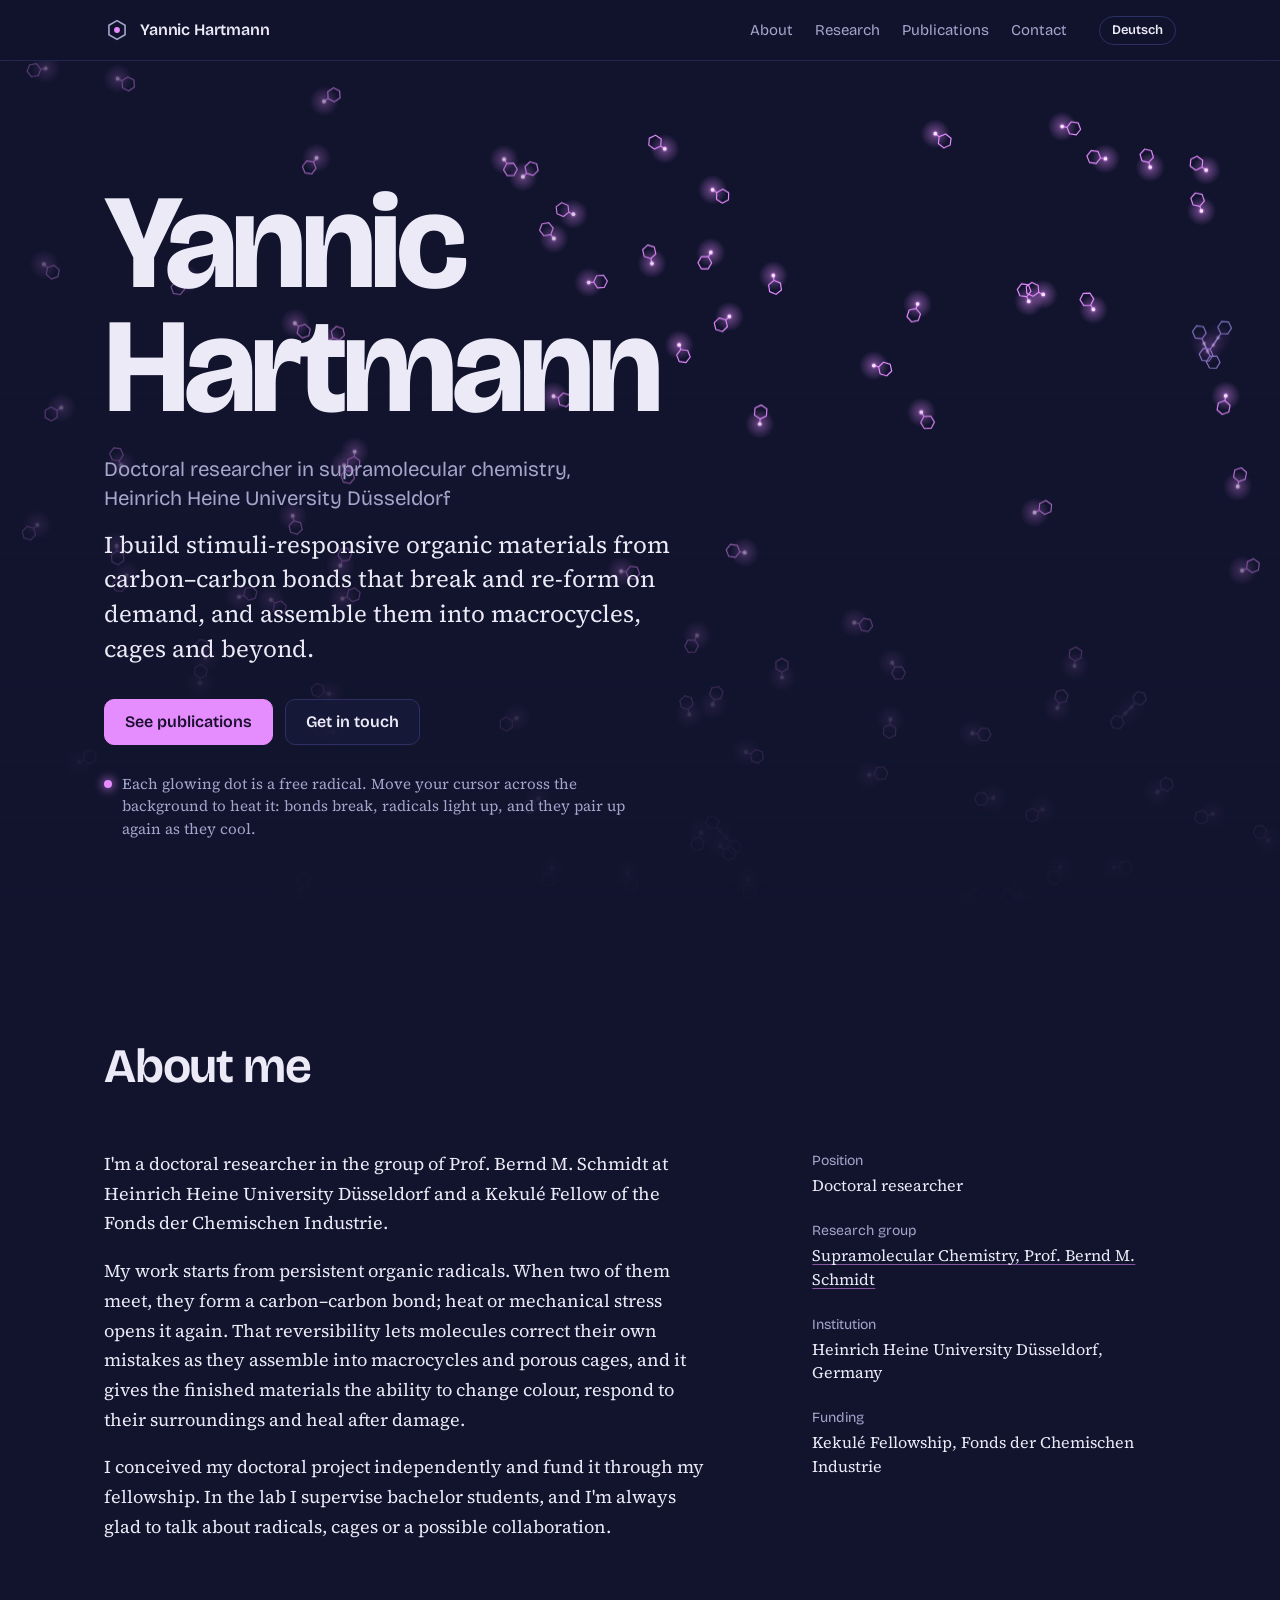
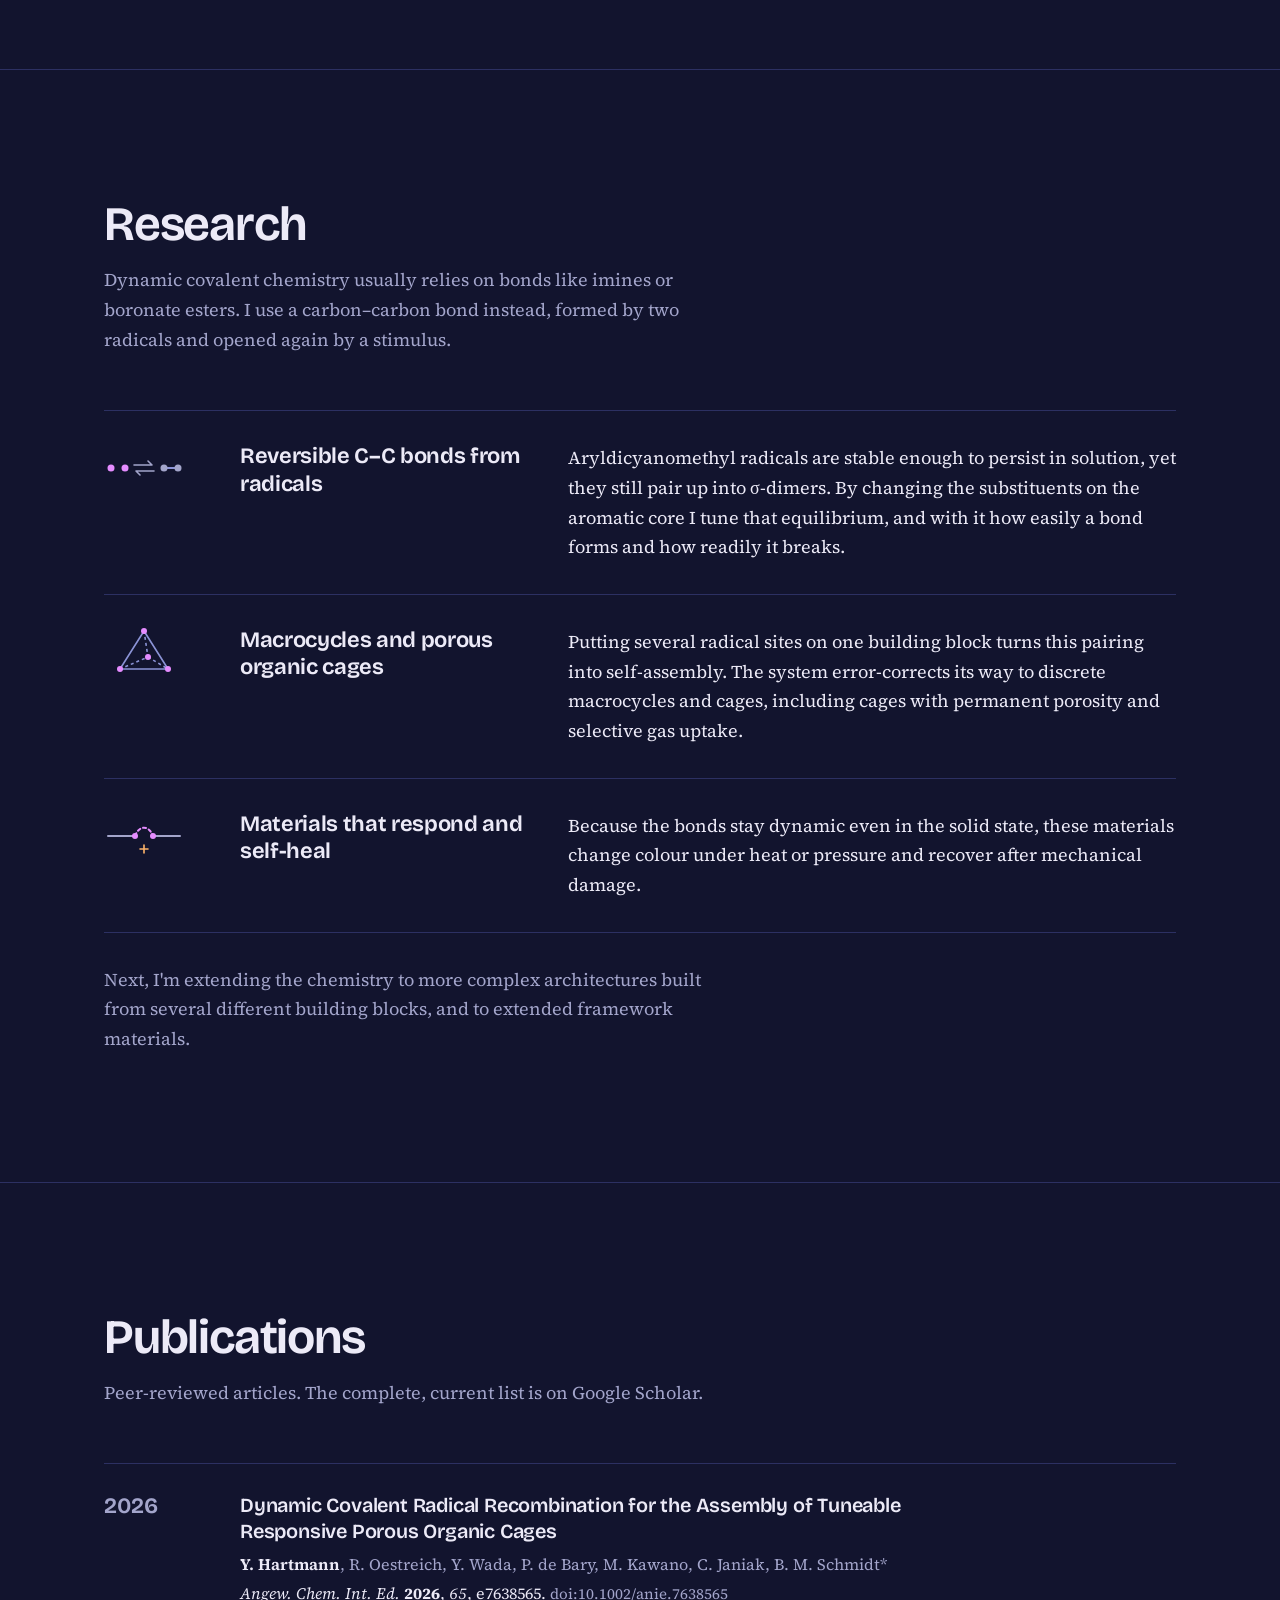
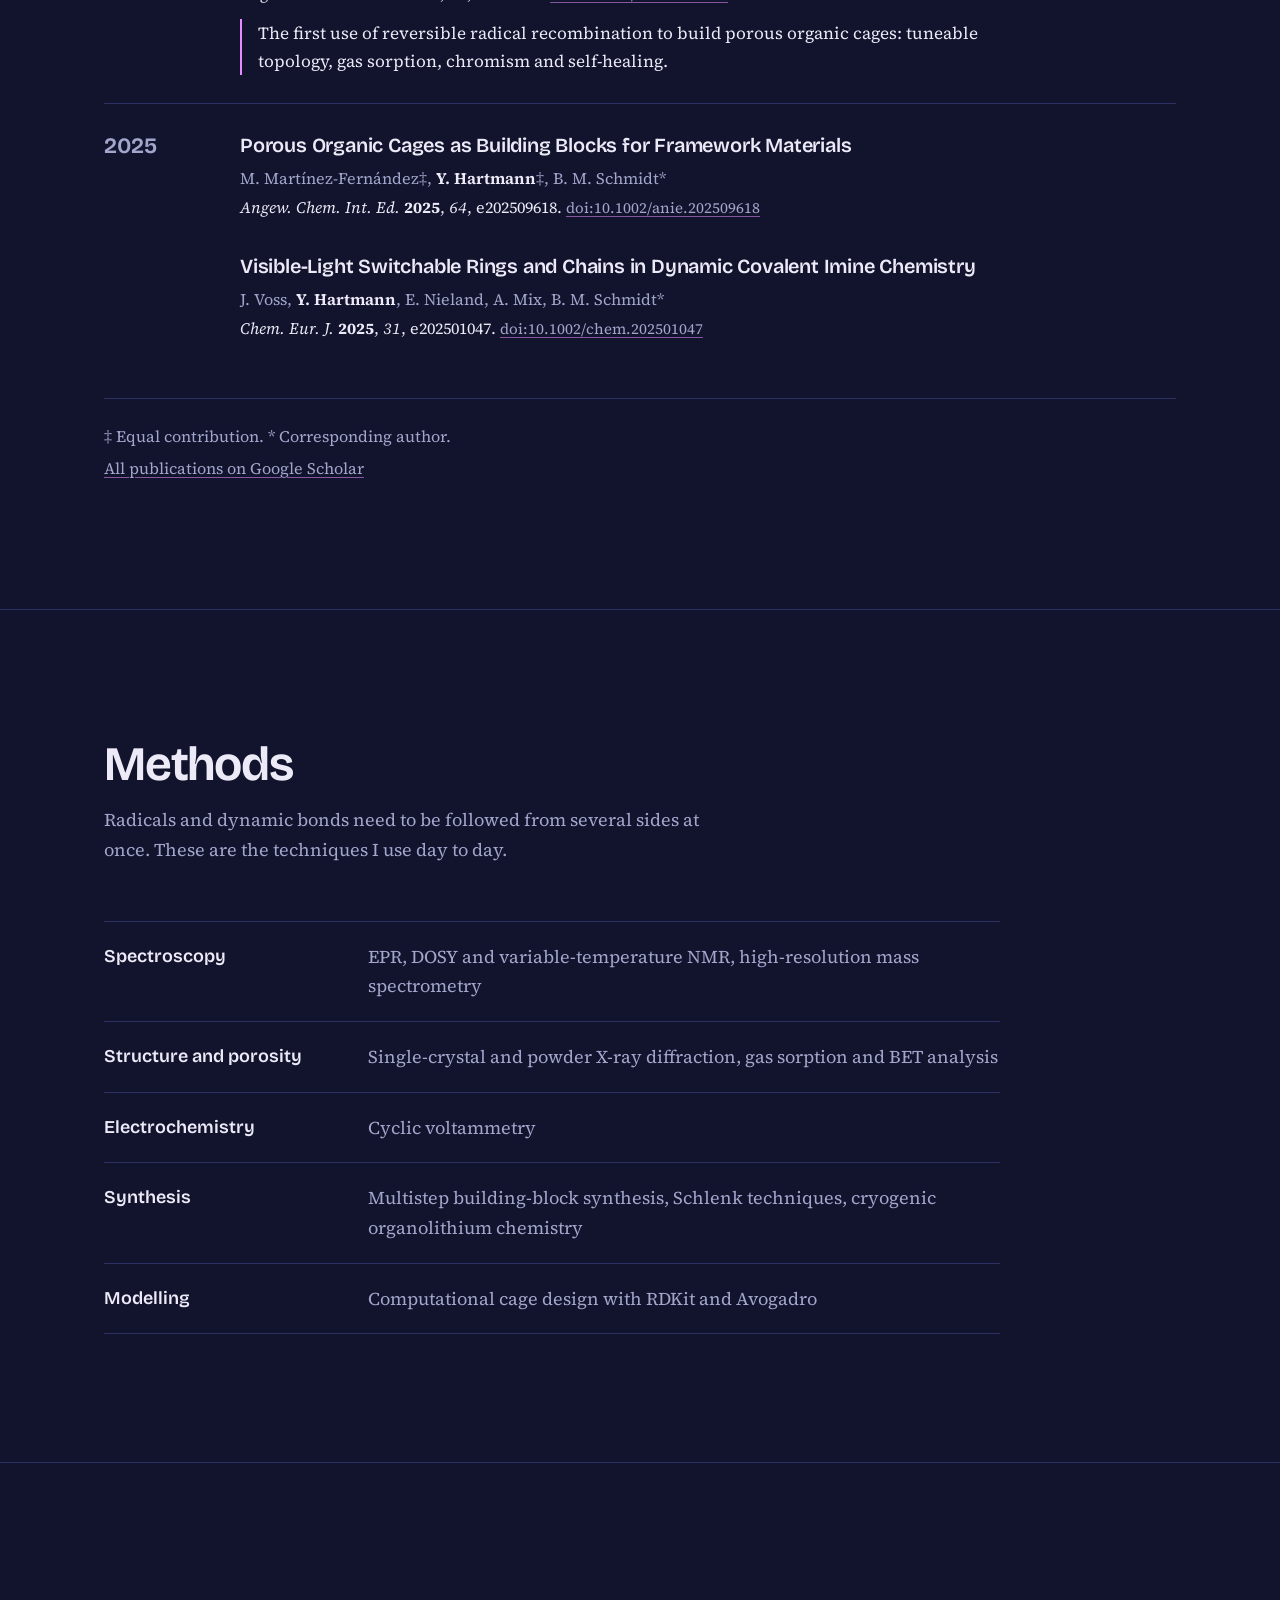
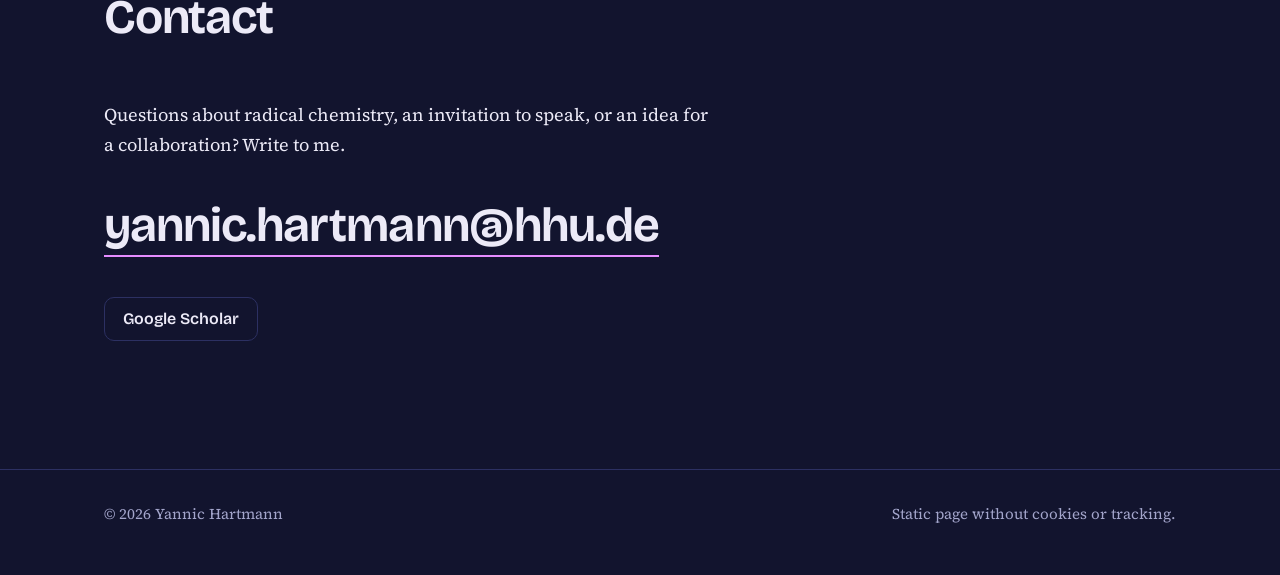
==== index.html @ 5897be0a "Add personal research website Co-Authored-By: Claude Opus 5.5 <noreply@anthropic.com> Claude-Session" ====
<!doctype html>
<html lang="en">
<head>
<meta charset="utf-8">
<meta name="viewport" content="width=device-width, initial-scale=1">
<title>Yannic Hartmann | Chemist</title>
<meta name="description" content="Yannic Hartmann, doctoral researcher at Heinrich Heine University Düsseldorf. Stimuli-responsive organic materials, macrocycles and porous organic cages built from reversible carbon–carbon bonds.">
<meta name="author" content="Yannic Hartmann">
<meta property="og:type" content="profile">
<meta property="og:title" content="Yannic Hartmann | Chemist">
<meta property="og:description" content="Stimuli-responsive organic materials, macrocycles and porous cages built from reversible carbon–carbon bonds.">
<meta name="theme-color" content="#12142e">
<link rel="icon" href="data:image/svg+xml,%3Csvg xmlns='http://www.w3.org/2000/svg' viewBox='0 0 32 32'%3E%3Crect width='32' height='32' rx='7' fill='%2312142e'/%3E%3Cpath d='M16 7l7.8 4.5v9L16 25l-7.8-4.5v-9z' fill='none' stroke='%23a3a5cb' stroke-width='2'/%3E%3Ccircle cx='16' cy='16' r='3.4' fill='%23e58cff'/%3E%3C/svg%3E">

<script type="application/ld+json">
{
  "@context": "https://schema.org",
  "@type": "Person",
  "name": "Yannic Hartmann",
  "jobTitle": "Doctoral researcher",
  "email": "mailto:yannic.hartmann@hhu.de",
  "affiliation": {
    "@type": "CollegeOrUniversity",
    "name": "Heinrich Heine University Düsseldorf"
  },
  "knowsAbout": ["Dynamic covalent chemistry", "Organic radicals", "Porous organic cages", "Macrocycles", "Stimuli-responsive materials"],
  "sameAs": [
    "https://scholar.google.com/citations?user=TXHZ7csAAAAJ"
  ]
}
</script>

<style>
/* Fonts are embedded, so the page makes no requests to third-party servers (GDPR-friendly). */
@font-face {
  font-family: "Bricolage Grotesque";
  src: url([data-uri]) format("woff2");
  font-weight: 200 800;
  font-display: swap;
}
@font-face {
  font-family: "Source Serif 4";
  src: url([data-uri]) format("woff2");
  font-weight: 200 900;
  font-style: normal;
  font-display: swap;
}
@font-face {
  font-family: "Source Serif 4";
  src: url([data-uri]) format("woff2");
  font-weight: 200 900;
  font-style: italic;
  font-display: swap;
}

:root {
  color-scheme: dark;
  --night: #12142e;
  --night-2: #171a3b;
  --line: #2c3062;
  --ink: #eceaf7;
  --muted: #a3a5cb;
  --radical: #e58cff;
  --heat: #ffb46a;
  --bond: #8b93d6;

  --display: "Bricolage Grotesque", "Avenir Next", "Segoe UI", system-ui, sans-serif;
  --text: "Source Serif 4", "Iowan Old Style", Georgia, serif;

  --gutter: clamp(16px, 4vw, 40px);
  --wide: 72rem;
  --measure: 38rem;
}

*, *::before, *::after { box-sizing: border-box; }
html { scroll-behavior: smooth; -webkit-text-size-adjust: 100%; }
@media (prefers-reduced-motion: reduce) { html { scroll-behavior: auto; } }

body {
  margin: 0;
  background: var(--night);
  color: var(--ink);
  font-family: var(--text);
  font-size: 1.125rem;
  line-height: 1.65;
  font-optical-sizing: auto;
  text-rendering: optimizeLegibility;
  -webkit-font-smoothing: antialiased;
}

a { color: inherit; text-decoration-color: color-mix(in srgb, var(--radical) 55%, transparent); text-underline-offset: 0.2em; text-decoration-thickness: 1px; }
a:hover { text-decoration-color: var(--radical); text-decoration-thickness: 2px; }
:focus-visible { outline: 2px solid var(--radical); outline-offset: 3px; border-radius: 3px; }

h1, h2, h3 { font-family: var(--display); font-weight: 650; line-height: 1.1; margin: 0; letter-spacing: -0.015em; }
p { margin: 0 0 1em; }
p:last-child { margin-bottom: 0; }

.wrap { width: 100%; max-width: var(--wide); margin: 0 auto; padding: 0 var(--gutter); }

.skip { position: absolute; left: -999px; top: 8px; background: var(--ink); color: var(--night); padding: 8px 14px; border-radius: 6px; z-index: 100; font-family: var(--display); }
.skip:focus { left: 8px; }

/* ---------- Header ---------- */
.site-header {
  position: sticky; top: 0; z-index: 50;
  background: color-mix(in srgb, var(--night) 82%, transparent);
  -webkit-backdrop-filter: blur(12px); backdrop-filter: blur(12px);
  border-bottom: 1px solid color-mix(in srgb, var(--line) 70%, transparent);
}
.site-header .wrap { display: flex; align-items: center; gap: 24px; height: 60px; }
.brand { display: flex; align-items: center; gap: 10px; text-decoration: none; font-family: var(--display); font-weight: 600; font-size: 1rem; letter-spacing: -0.01em; white-space: nowrap; }
.brand svg { flex: none; }
.nav { display: flex; gap: 22px; margin-left: auto; font-family: var(--display); font-size: 0.9375rem; }
.nav a { text-decoration: none; color: var(--muted); }
.nav a:hover { color: var(--ink); }
.lang {
  margin-left: 8px;
  font: 600 0.8125rem/1 var(--display);
  color: var(--ink); background: transparent;
  border: 1px solid var(--line); border-radius: 999px;
  padding: 7px 12px; cursor: pointer;
}
.lang:hover { border-color: var(--muted); }
@media (max-width: 760px) {
  .nav { display: none; }
  .lang { margin-left: auto; }
}

/* ---------- Hero ---------- */
.hero {
  position: relative;
  min-height: min(calc(100svh - 60px), 860px);
  display: flex; align-items: flex-end;
  overflow: hidden;
  isolation: isolate;
  touch-action: pan-y;
}
@supports not (height: 100svh) { .hero { min-height: min(calc(100vh - 60px), 860px); } }
.hero canvas { position: absolute; inset: 0; width: 100%; height: 100%; z-index: -2; display: block; }
.hero::after {
  content: ""; position: absolute; inset: 0; z-index: -1; pointer-events: none;
  background:
    linear-gradient(to top, var(--night) 0%, color-mix(in srgb, var(--night) 80%, transparent) 28%, transparent 62%),
    linear-gradient(to right, color-mix(in srgb, var(--night) 70%, transparent) 0%, transparent 55%);
}
.hero-content { padding-top: 120px; padding-bottom: clamp(40px, 8vh, 88px); }
.hero h1 {
  font-size: clamp(3.25rem, 10.5vw, 8.5rem);
  font-weight: 760;
  letter-spacing: -0.04em;
  line-height: 0.92;
  font-variation-settings: "opsz" 96;
  margin-bottom: 28px;
}
.hero h1 span { display: block; }
.role { font-family: var(--display); font-size: clamp(1.0625rem, 1.6vw, 1.3125rem); color: var(--muted); margin-bottom: 14px; max-width: 34rem; line-height: 1.4; }
.lead { font-size: clamp(1.1875rem, 1.9vw, 1.5rem); line-height: 1.45; max-width: 36rem; margin-bottom: 32px; }
.actions { display: flex; flex-wrap: wrap; gap: 12px; margin-bottom: 28px; }
.btn {
  display: inline-flex; align-items: center; gap: 8px;
  font: 600 1rem/1 var(--display);
  padding: 14px 20px; border-radius: 10px; text-decoration: none;
  border: 1px solid var(--line); color: var(--ink); background: color-mix(in srgb, var(--night-2) 70%, transparent);
}
.btn:hover { border-color: var(--muted); }
.btn-primary { background: var(--radical); border-color: var(--radical); color: #1a0f2e; }
.btn-primary:hover { background: #eea6ff; border-color: #eea6ff; }
.hint { font-size: 0.9375rem; color: var(--muted); max-width: 34rem; line-height: 1.5; display: flex; gap: 10px; align-items: baseline; }
.hint::before { content: ""; flex: none; width: 8px; height: 8px; border-radius: 50%; background: var(--radical); box-shadow: 0 0 10px 2px color-mix(in srgb, var(--radical) 60%, transparent); transform: translateY(-1px); }
.hint .touch { display: none; }
@media (hover: none) { .hint .mouse { display: none; } .hint .touch { display: inline; } }

/* ---------- Sections ---------- */
section { padding: clamp(72px, 11vw, 128px) 0; scroll-margin-top: 60px; }
section + section { border-top: 1px solid var(--line); }
.section-head { margin-bottom: clamp(32px, 5vw, 56px); max-width: var(--measure); }
.section-head h2 { font-size: clamp(2rem, 4.2vw, 3rem); letter-spacing: -0.025em; margin-bottom: 14px; }
.section-head p { color: var(--muted); }

/* About */
.about-grid { display: grid; gap: 48px; }
@media (min-width: 900px) { .about-grid { grid-template-columns: minmax(0, 7fr) minmax(0, 4fr); gap: 72px; } }
.about-text { max-width: var(--measure); }
.facts { margin: 0; display: grid; gap: 22px; align-content: start; font-size: 1rem; }
.facts dt { font-family: var(--display); color: var(--muted); font-size: 0.875rem; margin-bottom: 2px; }
.facts dd { margin: 0; line-height: 1.45; }

/* Research */
.themes { list-style: none; margin: 0; padding: 0; }
.theme {
  display: grid; gap: 14px 40px;
  padding: 32px 0; border-top: 1px solid var(--line);
}
.theme:last-child { border-bottom: 1px solid var(--line); }
@media (min-width: 760px) { .theme { grid-template-columns: 96px minmax(0, 18rem) minmax(0, 1fr); align-items: start; } }
.theme svg { width: 80px; height: 50px; }
.theme h3 { font-size: 1.375rem; line-height: 1.25; }
.theme p { max-width: var(--measure); }
.outlook { margin-top: 32px; max-width: var(--measure); color: var(--muted); }

/* Publications */
.pubs { display: grid; gap: 0; }
.year-group { display: grid; gap: 12px 40px; padding: 28px 0; border-top: 1px solid var(--line); }
@media (min-width: 760px) { .year-group { grid-template-columns: 96px minmax(0, 1fr); } }
.year { font-family: var(--display); font-weight: 650; font-size: 1.375rem; color: var(--muted); line-height: 1.3; }
.pub-list { list-style: none; margin: 0; padding: 0; display: grid; gap: 32px; max-width: 48rem; }
.pub-title { font-family: var(--display); font-weight: 600; font-size: 1.25rem; line-height: 1.3; margin-bottom: 8px; letter-spacing: -0.01em; }
.pub-title a { text-decoration: none; }
.pub-title a:hover { text-decoration: underline; text-decoration-color: var(--radical); }
.pub-authors { font-size: 1rem; color: var(--muted); margin-bottom: 4px; line-height: 1.5; }
.pub-authors strong { color: var(--ink); font-weight: 650; }
.pub-meta { font-size: 1rem; margin-bottom: 0; }
.pub-meta a { color: var(--muted); font-size: 0.9375rem; }
.pub-summary { margin-top: 12px; padding-left: 16px; border-left: 2px solid var(--radical); font-size: 1.0625rem; }
.pubs-foot { margin-top: 28px; padding-top: 24px; border-top: 1px solid var(--line); color: var(--muted); font-size: 1rem; display: grid; gap: 6px; }

/* Methods */
.methods { margin: 0; display: grid; gap: 0; max-width: 56rem; }
.methods > div { display: grid; gap: 4px 40px; padding: 20px 0; border-top: 1px solid var(--line); }
.methods > div:last-child { border-bottom: 1px solid var(--line); }
@media (min-width: 760px) { .methods > div { grid-template-columns: 14rem minmax(0, 1fr); } }
.methods dt { font-family: var(--display); font-weight: 600; }
.methods dd { margin: 0; color: var(--muted); }

/* Contact */
.contact p { max-width: var(--measure); }
.mail {
  display: inline-block; margin: 20px 0 40px;
  font-family: var(--display); font-weight: 650; letter-spacing: -0.02em;
  font-size: clamp(1.5rem, 5vw, 3rem); line-height: 1.15;
  text-decoration: none; overflow-wrap: anywhere;
  background-image: linear-gradient(var(--radical), var(--radical));
  background-size: 100% 2px; background-position: 0 100%; background-repeat: no-repeat;
  padding-bottom: 4px;
}
.mail:hover { color: var(--radical); }
.profiles { list-style: none; margin: 0; padding: 0; display: flex; flex-wrap: wrap; gap: 12px; }
.profiles a { display: inline-block; font: 600 1rem/1 var(--display); padding: 13px 18px; border: 1px solid var(--line); border-radius: 10px; text-decoration: none; }
.profiles a:hover { border-color: var(--muted); }
/* Profile links still pointing at a placeholder stay hidden until a real URL is filled in. */
.profiles li:has(a[href*="DEIN-"]) { display: none; }

/* Footer */
.site-footer { border-top: 1px solid var(--line); padding: 32px 0 48px; color: var(--muted); font-size: 0.9375rem; }
.site-footer .wrap { display: flex; flex-wrap: wrap; justify-content: space-between; gap: 8px 24px; }
</style>
</head>
<body>
<a class="skip" href="#main" data-i18n="skip">Skip to content</a>

<header class="site-header">
  <div class="wrap">
    <a class="brand" href="#top" aria-label="Yannic Hartmann, home">
      <svg width="26" height="26" viewBox="0 0 32 32" aria-hidden="true"><path d="M16 4.5l9.9 5.75v11.5L16 27.5l-9.9-5.75v-11.5z" fill="none" stroke="#a3a5cb" stroke-width="2"/><circle cx="16" cy="16" r="3.6" fill="#e58cff"/></svg>
      <span>Yannic Hartmann</span>
    </a>
    <nav class="nav" aria-label="Main">
      <a href="#about" data-i18n="nav.about">About</a>
      <a href="#research" data-i18n="nav.research">Research</a>
      <a href="#publications" data-i18n="nav.pubs">Publications</a>
      <a href="#contact" data-i18n="nav.contact">Contact</a>
    </nav>
    <button class="lang" type="button" id="lang-toggle" aria-label="Auf Deutsch wechseln" lang="de">Deutsch</button>
  </div>
</header>

<main id="main">
  <div class="hero" id="top">
    <canvas id="net" aria-hidden="true"></canvas>
    <div class="wrap hero-content">
      <h1><span>Yannic</span><span>Hartmann</span></h1>
      <p class="role" data-i18n="hero.role">Doctoral researcher in supramolecular chemistry, Heinrich Heine University Düsseldorf</p>
      <p class="lead" data-i18n="hero.lead">I build stimuli-responsive organic materials from carbon–carbon bonds that break and re-form on demand, and assemble them into macrocycles, cages and beyond.</p>
      <div class="actions">
        <a class="btn btn-primary" href="#publications" data-i18n="hero.cta1">See publications</a>
        <a class="btn" href="#contact" data-i18n="hero.cta2">Get in touch</a>
      </div>
      <p class="hint">
        <span class="mouse" data-i18n="hero.hintMouse">Each glowing dot is a free radical. Move your cursor across the background to heat it: bonds break, radicals light up, and they pair up again as they cool.</span>
        <span class="touch" data-i18n="hero.hintTouch">Each glowing dot is a free radical. Swipe across the background to heat it: bonds break, radicals light up, and they pair up again as they cool.</span>
      </p>
    </div>
  </div>

  <section id="about">
    <div class="wrap">
      <div class="section-head">
        <h2 data-i18n="about.h">About me</h2>
      </div>
      <div class="about-grid">
        <div class="about-text">
          <p data-i18n="about.p1">I'm a doctoral researcher in the group of Prof. Bernd M. Schmidt at Heinrich Heine University Düsseldorf and a Kekulé Fellow of the Fonds der Chemischen Industrie.</p>
          <p data-i18n="about.p2">My work starts from persistent organic radicals. When two of them meet, they form a carbon–carbon bond; heat or mechanical stress opens it again. That reversibility lets molecules correct their own mistakes as they assemble into macrocycles and porous cages, and it gives the finished materials the ability to change colour, respond to their surroundings and heal after damage.</p>
          <p data-i18n="about.p3">I conceived my doctoral project independently and fund it through my fellowship. In the lab I supervise bachelor students, and I'm always glad to talk about radicals, cages or a possible collaboration.</p>
        </div>
        <dl class="facts">
          <div><dt data-i18n="facts.pos">Position</dt><dd data-i18n="facts.posV">Doctoral researcher</dd></div>
          <div><dt data-i18n="facts.group">Research group</dt><dd><a href="https://www.supramolekularechemie.hhu.de/en/" data-i18n="facts.groupV">Supramolecular Chemistry, Prof. Bernd M. Schmidt</a></dd></div>
          <div><dt data-i18n="facts.inst">Institution</dt><dd data-i18n="facts.instV">Heinrich Heine University Düsseldorf, Germany</dd></div>
          <div><dt data-i18n="facts.fund">Funding</dt><dd data-i18n="facts.fundV">Kekulé Fellowship, Fonds der Chemischen Industrie</dd></div>
        </dl>
      </div>
    </div>
  </section>

  <section id="research">
    <div class="wrap">
      <div class="section-head">
        <h2 data-i18n="res.h">Research</h2>
        <p data-i18n="res.intro">Dynamic covalent chemistry usually relies on bonds like imines or boronate esters. I use a carbon–carbon bond instead, formed by two radicals and opened again by a stimulus.</p>
      </div>
      <ul class="themes">
        <li class="theme">
          <svg viewBox="0 0 80 50" aria-hidden="true">
            <circle cx="7" cy="25" r="3.5" fill="#e58cff"/><circle cx="21" cy="25" r="3.5" fill="#e58cff"/>
            <path d="M30 22h18l-4-4M50 28H32l4 4" fill="none" stroke="#a3a5cb" stroke-width="1.6" stroke-linecap="round" stroke-linejoin="round"/>
            <line x1="61" y1="25" x2="73" y2="25" stroke="#8b93d6" stroke-width="2"/>
            <circle cx="60" cy="25" r="3.5" fill="#a3a5cb"/><circle cx="74" cy="25" r="3.5" fill="#a3a5cb"/>
          </svg>
          <h3 data-i18n="res.t1">Reversible C–C bonds from radicals</h3>
          <p data-i18n="res.p1">Aryldicyanomethyl radicals are stable enough to persist in solution, yet they still pair up into σ-dimers. By changing the substituents on the aromatic core I tune that equilibrium, and with it how easily a bond forms and how readily it breaks.</p>
        </li>
        <li class="theme">
          <svg viewBox="0 0 80 50" aria-hidden="true">
            <g fill="none" stroke="#8b93d6" stroke-width="1.6" stroke-linejoin="round">
              <path d="M40 4L16 42L64 42Z"/><path d="M40 4L44 30L16 42M44 30L64 42" stroke-dasharray="3 3"/>
            </g>
            <circle cx="40" cy="4" r="3" fill="#e58cff"/><circle cx="16" cy="42" r="3" fill="#e58cff"/><circle cx="64" cy="42" r="3" fill="#e58cff"/><circle cx="44" cy="30" r="3" fill="#e58cff"/>
          </svg>
          <h3 data-i18n="res.t2">Macrocycles and porous organic cages</h3>
          <p data-i18n="res.p2">Putting several radical sites on one building block turns this pairing into self-assembly. The system error-corrects its way to discrete macrocycles and cages, including cages with permanent porosity and selective gas uptake.</p>
        </li>
        <li class="theme">
          <svg viewBox="0 0 80 50" aria-hidden="true">
            <line x1="4" y1="25" x2="30" y2="25" stroke="#a3a5cb" stroke-width="2" stroke-linecap="round"/>
            <line x1="50" y1="25" x2="76" y2="25" stroke="#a3a5cb" stroke-width="2" stroke-linecap="round"/>
            <path d="M31 25C35 14 45 14 49 25" fill="none" stroke="#e58cff" stroke-width="2" stroke-dasharray="3 3" stroke-linecap="round"/>
            <circle cx="31" cy="25" r="3" fill="#e58cff"/><circle cx="49" cy="25" r="3" fill="#e58cff"/>
            <path d="M40 34v8M36 38h8" stroke="#ffb46a" stroke-width="1.6" stroke-linecap="round"/>
          </svg>
          <h3 data-i18n="res.t3">Materials that respond and self-heal</h3>
          <p data-i18n="res.p3">Because the bonds stay dynamic even in the solid state, these materials change colour under heat or pressure and recover after mechanical damage.</p>
        </li>
      </ul>
      <p class="outlook" data-i18n="res.outlook">Next, I'm extending the chemistry to more complex architectures built from several different building blocks, and to extended framework materials.</p>
    </div>
  </section>

  <section id="publications">
    <div class="wrap">
      <div class="section-head">
        <h2 data-i18n="pub.h">Publications</h2>
        <p data-i18n="pub.intro">Peer-reviewed articles. The complete, current list is on Google Scholar.</p>
      </div>
      <div class="pubs">
        <div class="year-group">
          <div class="year">2026</div>
          <ol class="pub-list">
            <li>
              <p class="pub-title"><a href="https://doi.org/10.1002/anie.7638565">Dynamic Covalent Radical Recombination for the Assembly of Tuneable Responsive Porous Organic Cages</a></p>
              <p class="pub-authors"><strong>Y. Hartmann</strong>, R. Oestreich, Y. Wada, P. de Bary, M. Kawano, C. Janiak, B. M. Schmidt*</p>
              <p class="pub-meta"><i>Angew. Chem. Int. Ed.</i> <b>2026</b>, <i>65</i>, e7638565. <a href="https://doi.org/10.1002/anie.7638565">doi:10.1002/anie.7638565</a></p>
              <p class="pub-summary" data-i18n="pub.s1">The first use of reversible radical recombination to build porous organic cages: tuneable topology, gas sorption, chromism and self-healing.</p>
            </li>
          </ol>
        </div>
        <div class="year-group">
          <div class="year">2025</div>
          <ol class="pub-list">
            <li>
              <p class="pub-title"><a href="https://doi.org/10.1002/anie.202509618">Porous Organic Cages as Building Blocks for Framework Materials</a></p>
              <p class="pub-authors">M. Martínez-Fernández‡, <strong>Y. Hartmann</strong>‡, B. M. Schmidt*</p>
              <p class="pub-meta"><i>Angew. Chem. Int. Ed.</i> <b>2025</b>, <i>64</i>, e202509618. <a href="https://doi.org/10.1002/anie.202509618">doi:10.1002/anie.202509618</a></p>
            </li>
            <li>
              <p class="pub-title"><a href="https://doi.org/10.1002/chem.202501047">Visible-Light Switchable Rings and Chains in Dynamic Covalent Imine Chemistry</a></p>
              <p class="pub-authors">J. Voss, <strong>Y. Hartmann</strong>, E. Nieland, A. Mix, B. M. Schmidt*</p>
              <p class="pub-meta"><i>Chem. Eur. J.</i> <b>2025</b>, <i>31</i>, e202501047. <a href="https://doi.org/10.1002/chem.202501047">doi:10.1002/chem.202501047</a></p>
            </li>
          </ol>
        </div>
      </div>
      <div class="pubs-foot">
        <span data-i18n="pub.legend">‡ Equal contribution. * Corresponding author.</span>
        <span><a href="https://scholar.google.com/citations?user=TXHZ7csAAAAJ" data-i18n="pub.scholar">All publications on Google Scholar</a></span>
      </div>
    </div>
  </section>

  <section id="methods">
    <div class="wrap">
      <div class="section-head">
        <h2 data-i18n="met.h">Methods</h2>
        <p data-i18n="met.intro">Radicals and dynamic bonds need to be followed from several sides at once. These are the techniques I use day to day.</p>
      </div>
      <dl class="methods">
        <div><dt data-i18n="met.k1">Spectroscopy</dt><dd data-i18n="met.v1">EPR, DOSY and variable-temperature NMR, high-resolution mass spectrometry</dd></div>
        <div><dt data-i18n="met.k2">Structure and porosity</dt><dd data-i18n="met.v2">Single-crystal and powder X-ray diffraction, gas sorption and BET analysis</dd></div>
        <div><dt data-i18n="met.k3">Electrochemistry</dt><dd data-i18n="met.v3">Cyclic voltammetry</dd></div>
        <div><dt data-i18n="met.k4">Synthesis</dt><dd data-i18n="met.v4">Multistep building-block synthesis, Schlenk techniques, cryogenic organolithium chemistry</dd></div>
        <div><dt data-i18n="met.k5">Modelling</dt><dd data-i18n="met.v5">Computational cage design with RDKit and Avogadro</dd></div>
      </dl>
    </div>
  </section>

  <section id="contact" class="contact">
    <div class="wrap">
      <div class="section-head">
        <h2 data-i18n="con.h">Contact</h2>
      </div>
      <p data-i18n="con.p">Questions about radical chemistry, an invitation to speak, or an idea for a collaboration? Write to me.</p>
      <a class="mail" href="mailto:yannic.hartmann@hhu.de">yannic.hartmann@hhu.de</a>
      <ul class="profiles">
        <li><a href="https://scholar.google.com/citations?user=TXHZ7csAAAAJ">Google Scholar</a></li>
        <!-- LinkedIn: replace DEIN-LINKEDIN-PROFIL with your real URL, e.g. https://www.linkedin.com/in/yannic-hartmann -->
        <li><a href="https://www.linkedin.com/in/DEIN-LINKEDIN-PROFIL">LinkedIn</a></li>
        <!-- ResearchGate: replace DEIN-RESEARCHGATE-PROFIL with your real URL -->
        <li><a href="https://www.researchgate.net/profile/DEIN-RESEARCHGATE-PROFIL">ResearchGate</a></li>
      </ul>
    </div>
  </section>
</main>

<footer class="site-footer">
  <div class="wrap">
    <span>© 2026 Yannic Hartmann</span>
    <span data-i18n="foot.note">Static page without cookies or tracking.</span>
  </div>
</footer>

<script>
/* ================= Language switch (EN default, DE optional) ================= */
(function () {
  var de = {
    "skip": "Zum Inhalt springen",
    "nav.about": "Über mich",
    "nav.research": "Forschung",
    "nav.pubs": "Publikationen",
    "nav.contact": "Kontakt",
    "hero.role": "Doktorand in der Supramolekularen Chemie, Heinrich-Heine-Universität Düsseldorf",
    "hero.lead": "Ich entwickle stimuli-responsive organische Materialien aus Kohlenstoff–Kohlenstoff-Bindungen, die auf Kommando brechen und sich neu bilden – und baue daraus Makrozyklen, Käfige und mehr.",
    "hero.cta1": "Zu den Publikationen",
    "hero.cta2": "Kontakt aufnehmen",
    "hero.hintMouse": "Jeder leuchtende Punkt ist ein freies Radikal. Fahren Sie mit der Maus über den Hintergrund, um ihn zu erhitzen: Bindungen brechen, Radikale leuchten auf und finden beim Abkühlen wieder zusammen.",
    "hero.hintTouch": "Jeder leuchtende Punkt ist ein freies Radikal. Wischen Sie über den Hintergrund, um ihn zu erhitzen: Bindungen brechen, Radikale leuchten auf und finden beim Abkühlen wieder zusammen.",
    "about.h": "Über mich",
    "about.p1": "Ich bin Doktorand im Arbeitskreis von Prof. Bernd M. Schmidt an der Heinrich-Heine-Universität Düsseldorf und Kekulé-Stipendiat des Fonds der Chemischen Industrie.",
    "about.p2": "Ausgangspunkt meiner Arbeit sind persistente organische Radikale. Treffen zwei von ihnen aufeinander, bilden sie eine Kohlenstoff–Kohlenstoff-Bindung; Wärme oder mechanische Belastung öffnen sie wieder. Durch diese Reversibilität korrigieren Moleküle ihre eigenen Fehler, während sie sich zu Makrozyklen und porösen Käfigen zusammenlagern – und die fertigen Materialien können ihre Farbe ändern, auf ihre Umgebung reagieren und sich nach Beschädigung selbst heilen.",
    "about.p3": "Mein Promotionsprojekt habe ich eigenständig konzipiert und finanziere es über mein Stipendium. Im Labor betreue ich Bachelorstudierende und spreche jederzeit gern über Radikale, Käfige oder eine mögliche Kooperation.",
    "facts.pos": "Position",
    "facts.posV": "Doktorand",
    "facts.group": "Arbeitskreis",
    "facts.groupV": "Supramolekulare Chemie, Prof. Bernd M. Schmidt",
    "facts.inst": "Institution",
    "facts.instV": "Heinrich-Heine-Universität Düsseldorf",
    "facts.fund": "Förderung",
    "facts.fundV": "Kekulé-Stipendium, Fonds der Chemischen Industrie",
    "res.h": "Forschung",
    "res.intro": "Dynamisch kovalente Chemie setzt meist auf Bindungen wie Imine oder Boronsäureester. Ich nutze stattdessen eine Kohlenstoff–Kohlenstoff-Bindung, die zwei Radikale bilden und ein äußerer Reiz wieder öffnet.",
    "res.t1": "Reversible C–C-Bindungen aus Radikalen",
    "res.p1": "Aryldicyanomethylradikale sind stabil genug, um in Lösung zu bestehen, und bilden dennoch σ-Dimere. Über die Substituenten am aromatischen Grundgerüst stelle ich dieses Gleichgewicht ein – und damit, wie leicht eine Bindung entsteht und wie bereitwillig sie wieder bricht.",
    "res.t2": "Makrozyklen und poröse organische Käfige",
    "res.p2": "Mehrere Radikalzentren in einem Baustein machen aus dieser Paarung eine Selbstorganisation. Das System korrigiert seine Fehler selbst und findet zu definierten Makrozyklen und Käfigen, darunter Käfige mit permanenter Porosität und selektiver Gasaufnahme.",
    "res.t3": "Materialien, die reagieren und sich selbst heilen",
    "res.p3": "Weil die Bindungen auch im Festkörper dynamisch bleiben, ändern diese Materialien unter Wärme oder Druck ihre Farbe und erholen sich nach mechanischer Beschädigung.",
    "res.outlook": "Als Nächstes übertrage ich die Chemie auf komplexere Architekturen aus mehreren unterschiedlichen Bausteinen und auf ausgedehnte Gerüstmaterialien.",
    "pub.h": "Publikationen",
    "pub.intro": "Begutachtete Fachartikel. Die vollständige, aktuelle Liste finden Sie auf Google Scholar.",
    "pub.s1": "Erstmals werden poröse organische Käfige über reversible Radikalrekombination aufgebaut: einstellbare Topologie, Gassorption, Chromie und Selbstheilung.",
    "pub.legend": "‡ Gleichberechtigte Erstautorenschaft. * Korrespondenzautor.",
    "pub.scholar": "Alle Publikationen auf Google Scholar",
    "met.h": "Methoden",
    "met.intro": "Radikale und dynamische Bindungen muss man von mehreren Seiten gleichzeitig verfolgen. Diese Techniken nutze ich im Laboralltag.",
    "met.k1": "Spektroskopie",
    "met.v1": "EPR, DOSY- und Tieftemperatur-NMR, hochauflösende Massenspektrometrie",
    "met.k2": "Struktur und Porosität",
    "met.v2": "Einkristall- und Pulverröntgendiffraktometrie, Gassorption und BET-Analyse",
    "met.k3": "Elektrochemie",
    "met.v3": "Cyclovoltammetrie",
    "met.k4": "Synthese",
    "met.v4": "Mehrstufige Bausteinsynthese, Schlenk-Technik, Organolithiumchemie bei tiefen Temperaturen",
    "met.k5": "Modellierung",
    "met.v5": "Computergestütztes Käfigdesign mit RDKit und Avogadro",
    "con.h": "Kontakt",
    "con.p": "Fragen zur Radikalchemie, eine Vortragseinladung oder eine Idee für eine Kooperation? Schreiben Sie mir gern.",
    "foot.note": "Statische Seite ohne Cookies und Tracking."
  };

  var nodes = document.querySelectorAll("[data-i18n]");
  var en = {};
  nodes.forEach(function (n) { en[n.getAttribute("data-i18n")] = n.innerHTML; });
  var btn = document.getElementById("lang-toggle");
  var titles = { en: "Yannic Hartmann | Chemist", de: "Yannic Hartmann | Chemiker" };

  function apply(lang) {
    var dict = lang === "de" ? de : en;
    nodes.forEach(function (n) {
      var k = n.getAttribute("data-i18n");
      if (dict[k] != null) n.innerHTML = dict[k];
    });
    document.documentElement.lang = lang;
    document.title = titles[lang];
    if (lang === "de") {
      btn.textContent = "English"; btn.setAttribute("lang", "en");
      btn.setAttribute("aria-label", "Switch to English");
    } else {
      btn.textContent = "Deutsch"; btn.setAttribute("lang", "de");
      btn.setAttribute("aria-label", "Auf Deutsch wechseln");
    }
    try { localStorage.setItem("lang", lang); } catch (e) {}
  }

  var start = "en";
  var q = new URLSearchParams(location.search).get("lang");
  if (q === "de" || q === "en") start = q;
  else { try { var s = localStorage.getItem("lang"); if (s === "de" || s === "en") start = s; } catch (e) {} }
  if (start !== "en") apply(start);

  btn.addEventListener("click", function () {
    apply(document.documentElement.lang === "de" ? "en" : "de");
  });
})();

/* ================= Hero: a live radical network =================
   Free radicals (glowing) drift and recombine into σ-dimers (pale pairs of aryl rings).
   Pointer = heat: dimers near it dissociate, radicals light up, and recombine as they cool. */
(function () {
  var hero = document.querySelector(".hero");
  var canvas = document.getElementById("net");
  var ctx = canvas.getContext("2d");
  if (!ctx) return;
  var reduce = window.matchMedia("(prefers-reduced-motion: reduce)").matches;

  var W = 0, H = 0, S = 1, DPR = 1;
  var P = [];            // particles (radical centres)
  var running = false, visible = true, rafId = 0;
  var heat = { x: -1e4, y: -1e4, on: false, level: 0 };

  var COL_RING = [96, 104, 168];     // dimer ring colour
  var COL_RAD = [229, 140, 255];     // radical colour
  var COL_BOND = "rgba(139,147,214,0.85)";

  // pre-rendered glow sprite
  var glow = document.createElement("canvas");
  (function () {
    var g = glow.getContext("2d"), r = 32;
    glow.width = glow.height = r * 2;
    var grd = g.createRadialGradient(r, r, 0, r, r, r);
    grd.addColorStop(0, "rgba(229,140,255,0.9)");
    grd.addColorStop(0.25, "rgba(229,140,255,0.35)");
    grd.addColorStop(1, "rgba(229,140,255,0)");
    g.fillStyle = grd; g.fillRect(0, 0, r * 2, r * 2);
  })();

  function resize() {
    var r = hero.getBoundingClientRect();
    var oldW = W, oldH = H;
    W = Math.max(1, r.width); H = Math.max(1, r.height);
    DPR = Math.min(2, window.devicePixelRatio || 1);
    canvas.width = Math.round(W * DPR); canvas.height = Math.round(H * DPR);
    ctx.setTransform(DPR, 0, 0, DPR, 0, 0);
    S = Math.max(0.8, Math.min(1.2, W / 1300));
    if (oldW && oldH) {
      P.forEach(function (p) { p.x *= W / oldW; p.y *= H / oldH; });
    }
  }

  function populate(bonded) {
    var n = Math.round(Math.max(34, Math.min(140, (W * H) / 11500)));
    if (n % 2) n++;
    P = [];
    for (var i = 0; i < n; i++) {
      P.push({ x: Math.random() * W, y: Math.random() * H,
        vx: (Math.random() - 0.5) * 0.5, vy: (Math.random() - 0.5) * 0.5,
        a: Math.random() * Math.PI * 2, va: (Math.random() - 0.5) * 0.02,
        mate: -1, cool: 0, glow: 1 });
    }
    if (bonded) {
      for (var j = 0; j + 1 < n - 6; j += 2) {
        var p = P[j], q = P[j + 1];
        q.x = p.x + 9 * S; q.y = p.y;
        bond(j, j + 1);
        p.glow = q.glow = 0;
      }
    }
  }

  function bond(i, j) {
    var p = P[i], q = P[j];
    p.mate = j; q.mate = i;
    var vx = (p.vx + q.vx) / 2, vy = (p.vy + q.vy) / 2;
    p.vx = q.vx = vx; p.vy = q.vy = vy;
    p.spin = q.spin = (Math.random() - 0.5) * 0.006;
  }

  function heatAt(x, y) {
    if (heat.level < 0.01) return 0;
    var R = 160 * S, dx = x - heat.x, dy = y - heat.y;
    var d = Math.sqrt(dx * dx + dy * dy);
    if (d > R) return 0;
    var f = 1 - d / R;
    return heat.level * f * f;
  }

  function wrap(p) {
    var m = 30;
    if (p.x < -m) p.x += W + 2 * m; else if (p.x > W + m) p.x -= W + 2 * m;
    if (p.y < -m) p.y += H + 2 * m; else if (p.y > H + m) p.y -= H + 2 * m;
  }

  function step() {
    var BD = 9 * S;              // bond length between radical centres
    var capture = BD * 1.7;
    var attract = 150 * S;
    heat.level += ((heat.on ? 1 : 0) - heat.level) * 0.08;

    var i, j, p, q;
    // free radicals: Brownian motion + weak mutual attraction
    for (i = 0; i < P.length; i++) {
      p = P[i];
      if (p.cool > 0) p.cool--;
      if (p.mate !== -1) continue;
      p.vx += (Math.random() - 0.5) * 0.05;
      p.vy += (Math.random() - 0.5) * 0.05;
      var h = heatAt(p.x, p.y);
      if (h > 0) {                       // heat pushes radicals away and agitates them
        var dx = p.x - heat.x, dy = p.y - heat.y, d = Math.sqrt(dx * dx + dy * dy) || 1;
        p.vx += (dx / d) * 0.06 * h + (Math.random() - 0.5) * 0.3 * h;
        p.vy += (dy / d) * 0.06 * h + (Math.random() - 0.5) * 0.3 * h;
      }
      if (p.cool === 0) {
        for (j = i + 1; j < P.length; j++) {
          q = P[j];
          if (q.mate !== -1 || q.cool > 0) continue;
          var ex = q.x - p.x, ey = q.y - p.y;
          if (Math.abs(ex) > attract || Math.abs(ey) > attract) continue;
          var e = Math.sqrt(ex * ex + ey * ey) || 1;
          if (e < capture) {
            var hm = heatAt((p.x + q.x) / 2, (p.y + q.y) / 2);
            if (Math.random() < 0.3 * (1 - Math.min(1, hm * 1.4))) { bond(i, j); break; }
          } else if (e < attract) {
            var k = 0.006 * (1 - e / attract);
            p.vx += (ex / e) * k; p.vy += (ey / e) * k;
            q.vx -= (ex / e) * k; q.vy -= (ey / e) * k;
          }
        }
      }
      p.vx *= 0.975; p.vy *= 0.975;
      var sp = Math.sqrt(p.vx * p.vx + p.vy * p.vy), cap = 0.7 + 2.5 * h;
      if (sp > cap) { p.vx *= cap / sp; p.vy *= cap / sp; }
      p.x += p.vx; p.y += p.vy;
      p.a += p.va; p.va += (Math.random() - 0.5) * 0.002; p.va *= 0.99;
      p.glow += (1 - p.glow) * 0.06;
      wrap(p);
    }

    // dimers: move as a unit, keep bond length, may dissociate (spontaneously or by heat)
    for (i = 0; i < P.length; i++) {
      p = P[i];
      if (p.mate === -1 || p.mate < i) continue;
      q = P[p.mate];
      var cx = (p.x + q.x) / 2, cy = (p.y + q.y) / 2;
      var ang = Math.atan2(p.y - q.y, p.x - q.x) + (p.spin || 0);
      var vx = p.vx + (Math.random() - 0.5) * 0.03, vy = p.vy + (Math.random() - 0.5) * 0.03;
      vx *= 0.985; vy *= 0.985;
      var sp2 = Math.sqrt(vx * vx + vy * vy);
      if (sp2 > 0.45) { vx *= 0.45 / sp2; vy *= 0.45 / sp2; }
      cx += vx; cy += vy;
      var h2 = heatAt(cx, cy);
      if (Math.random() < 0.00022 + 0.1 * h2) {
        // homolysis: the two radicals fly apart
        var kick = 1.0 + 1.6 * h2, ux = Math.cos(ang), uy = Math.sin(ang);
        p.mate = q.mate = -1;
        p.vx = vx + ux * kick; p.vy = vy + uy * kick;
        q.vx = vx - ux * kick; q.vy = vy - uy * kick;
        p.cool = q.cool = 70;
        p.a = ang; q.a = ang + Math.PI;
      } else {
        p.vx = q.vx = vx; p.vy = q.vy = vy;
        p.x = cx + Math.cos(ang) * BD / 2; p.y = cy + Math.sin(ang) * BD / 2;
        q.x = cx - Math.cos(ang) * BD / 2; q.y = cy - Math.sin(ang) * BD / 2;
        // rings point away from each other
        p.a = lerpAngle(p.a, ang, 0.12); q.a = lerpAngle(q.a, ang + Math.PI, 0.12);
        p.glow += (0 - p.glow) * 0.05; q.glow += (0 - q.glow) * 0.05;
        if (cx < -30 || cx > W + 30 || cy < -30 || cy > H + 30) {
          var ox = p.x, oy = p.y;
          wrap(p);
          q.x += p.x - ox; q.y += p.y - oy;
        }
      }
    }
  }

  function lerpAngle(a, b, t) {
    var d = ((b - a + Math.PI * 3) % (Math.PI * 2)) - Math.PI;
    return a + d * t;
  }

  function mix(c1, c2, t) {
    return "rgb(" + Math.round(c1[0] + (c2[0] - c1[0]) * t) + "," +
      Math.round(c1[1] + (c2[1] - c1[1]) * t) + "," + Math.round(c1[2] + (c2[2] - c1[2]) * t) + ")";
  }

  function drawRing(p) {
    var RO = 12 * S, RR = 7 * S;
    var ca = Math.cos(p.a), sa = Math.sin(p.a);
    var rx = p.x + ca * RO, ry = p.y + sa * RO;
    ctx.strokeStyle = mix(COL_RING, COL_RAD, p.glow);
    ctx.lineWidth = 1.2 * S;
    ctx.beginPath();
    // bond from radical carbon to the ipso carbon of the ring
    ctx.moveTo(p.x, p.y);
    ctx.lineTo(rx - ca * RR, ry - sa * RR);
    // hexagon with one vertex pointing back at the radical carbon
    for (var k = 0; k <= 6; k++) {
      var t = p.a + Math.PI + k * Math.PI / 3;
      var hx = rx + Math.cos(t) * RR, hy = ry + Math.sin(t) * RR;
      if (k === 0) ctx.moveTo(hx, hy); else ctx.lineTo(hx, hy);
    }
    ctx.stroke();
  }

  function draw() {
    ctx.clearRect(0, 0, W, H);

    if (heat.level > 0.02) {
      var R = 170 * S;
      var g = ctx.createRadialGradient(heat.x, heat.y, 0, heat.x, heat.y, R);
      g.addColorStop(0, "rgba(255,180,106," + (0.24 * heat.level).toFixed(3) + ")");
      g.addColorStop(1, "rgba(255,180,106,0)");
      ctx.fillStyle = g;
      ctx.fillRect(heat.x - R, heat.y - R, R * 2, R * 2);
    }

    var i, p, q;
    ctx.lineCap = "round"; ctx.lineJoin = "round";
    // σ-bonds
    ctx.strokeStyle = COL_BOND; ctx.lineWidth = 1.6 * S;
    ctx.beginPath();
    for (i = 0; i < P.length; i++) {
      p = P[i];
      if (p.mate > i) { q = P[p.mate]; ctx.moveTo(p.x, p.y); ctx.lineTo(q.x, q.y); }
    }
    ctx.stroke();
    // aryl rings
    for (i = 0; i < P.length; i++) drawRing(P[i]);
    // radical glow (unpaired electron)
    var gs = 30 * S;
    for (i = 0; i < P.length; i++) {
      p = P[i];
      if (p.glow < 0.03) continue;
      ctx.globalAlpha = p.glow;
      ctx.drawImage(glow, p.x - gs / 2, p.y - gs / 2, gs, gs);
      ctx.globalAlpha = 1;
      ctx.fillStyle = "rgba(250,228,255," + p.glow.toFixed(3) + ")";
      ctx.beginPath(); ctx.arc(p.x, p.y, 1.9 * S, 0, Math.PI * 2); ctx.fill();
    }
  }

  function frame() {
    if (!running) return;
    step(); draw();
    rafId = requestAnimationFrame(frame);
  }
  function start() {
    if (reduce || running || !visible || document.hidden) return;
    running = true; rafId = requestAnimationFrame(frame);
  }
  function stop() { running = false; cancelAnimationFrame(rafId); }

  resize();
  populate(reduce);
  if (reduce) { draw(); }
  else {
    start();
    if ("IntersectionObserver" in window) {
      new IntersectionObserver(function (es) {
        visible = es[0].isIntersecting;
        visible ? start() : stop();
      }).observe(hero);
    }
    document.addEventListener("visibilitychange", function () { document.hidden ? stop() : start(); });

    function setHeat(e) {
      var r = hero.getBoundingClientRect();
      heat.x = e.clientX - r.left; heat.y = e.clientY - r.top; heat.on = true;
    }
    hero.addEventListener("pointermove", setHeat);
    hero.addEventListener("pointerdown", setHeat);
    hero.addEventListener("pointerleave", function () { heat.on = false; });
    hero.addEventListener("pointerup", function (e) { if (e.pointerType !== "mouse") heat.on = false; });
    hero.addEventListener("pointercancel", function () { heat.on = false; });
  }

  var t;
  window.addEventListener("resize", function () {
    clearTimeout(t);
    t = setTimeout(function () { resize(); if (reduce) draw(); }, 120);
  });
})();
</script>
</body>
</html>
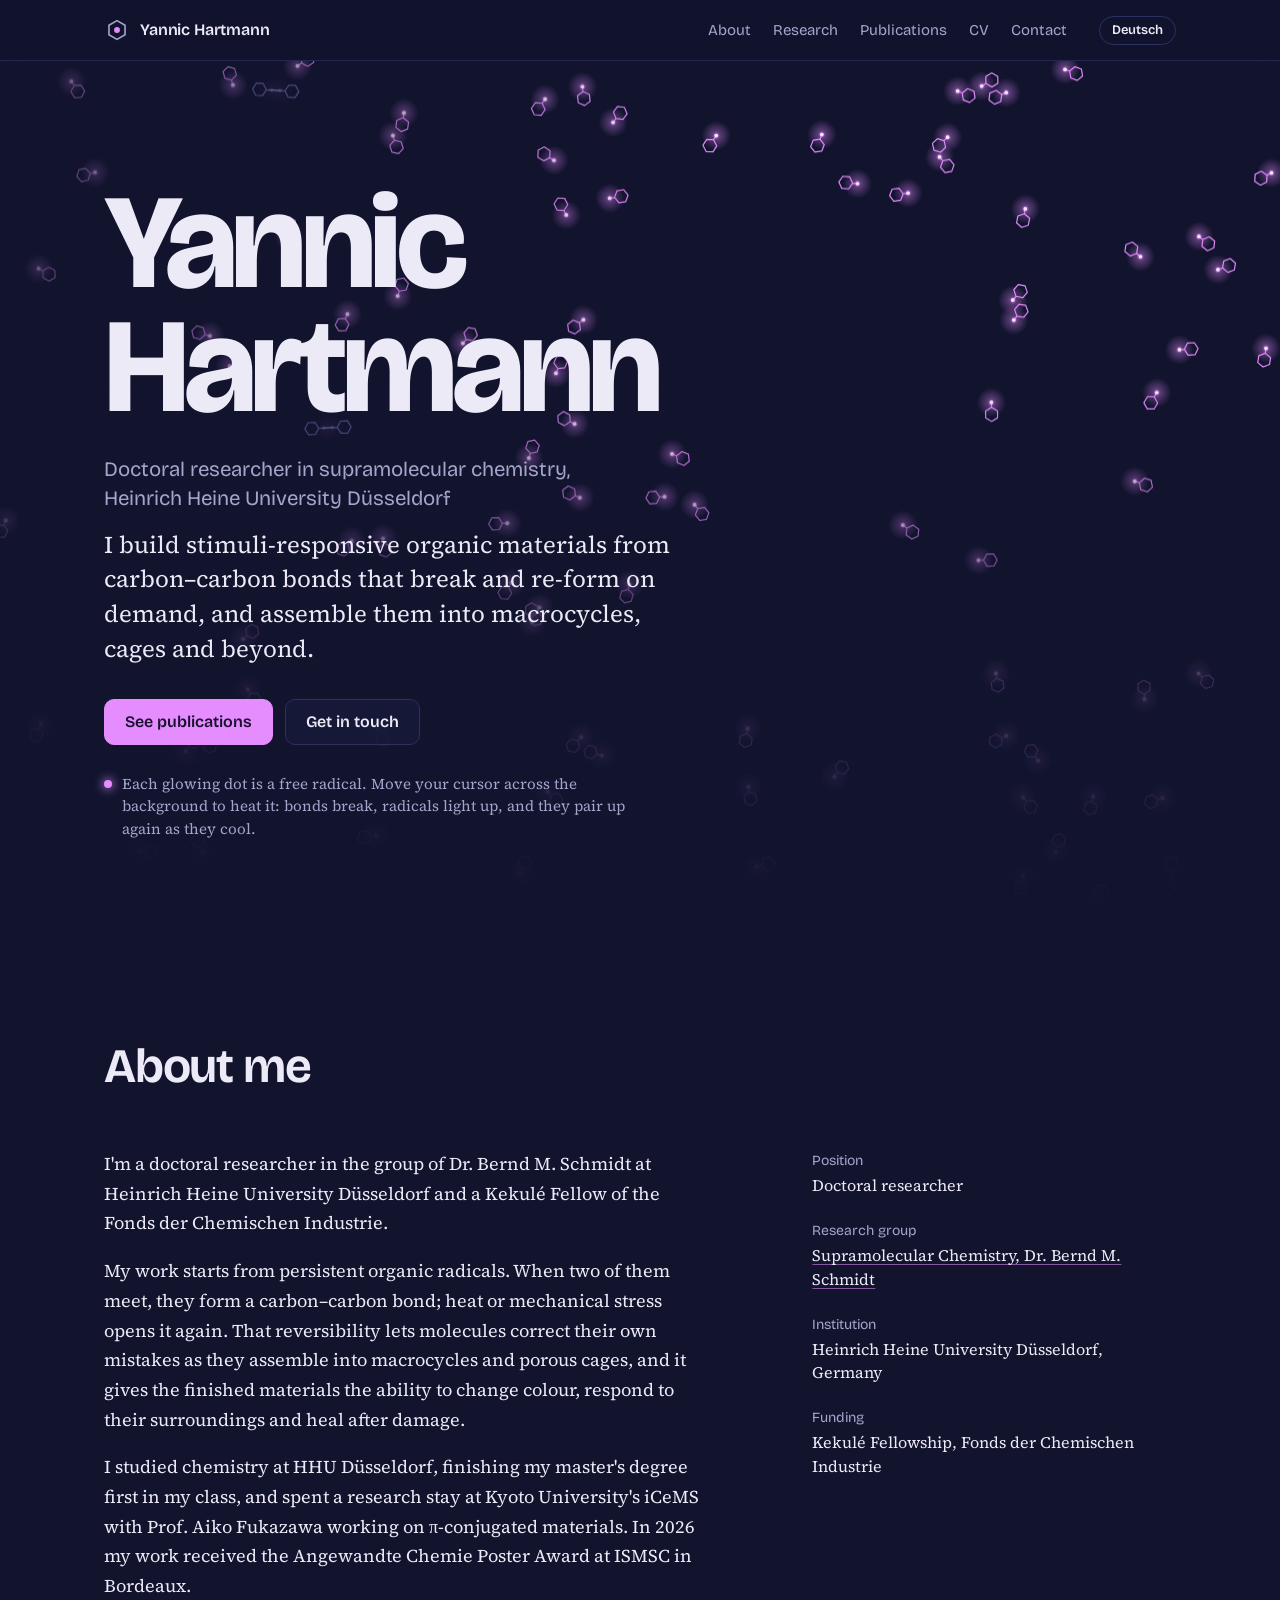
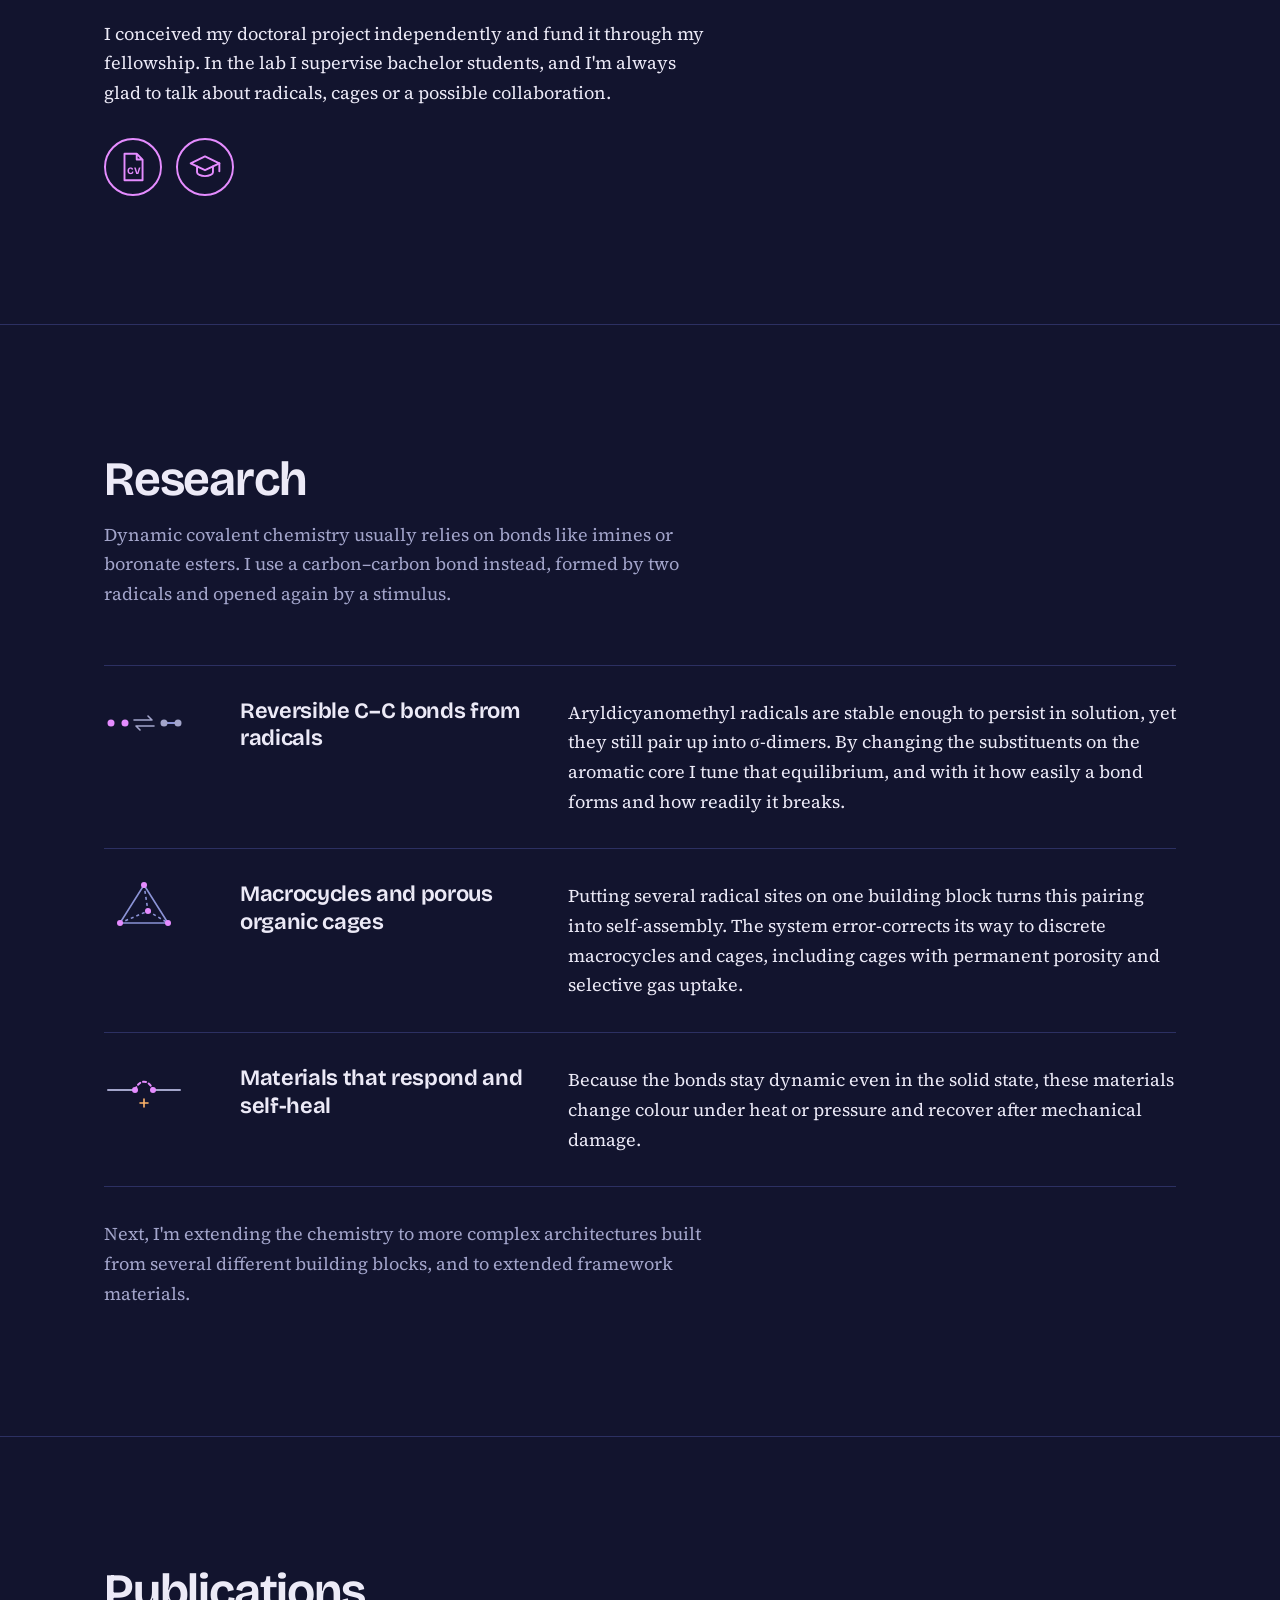
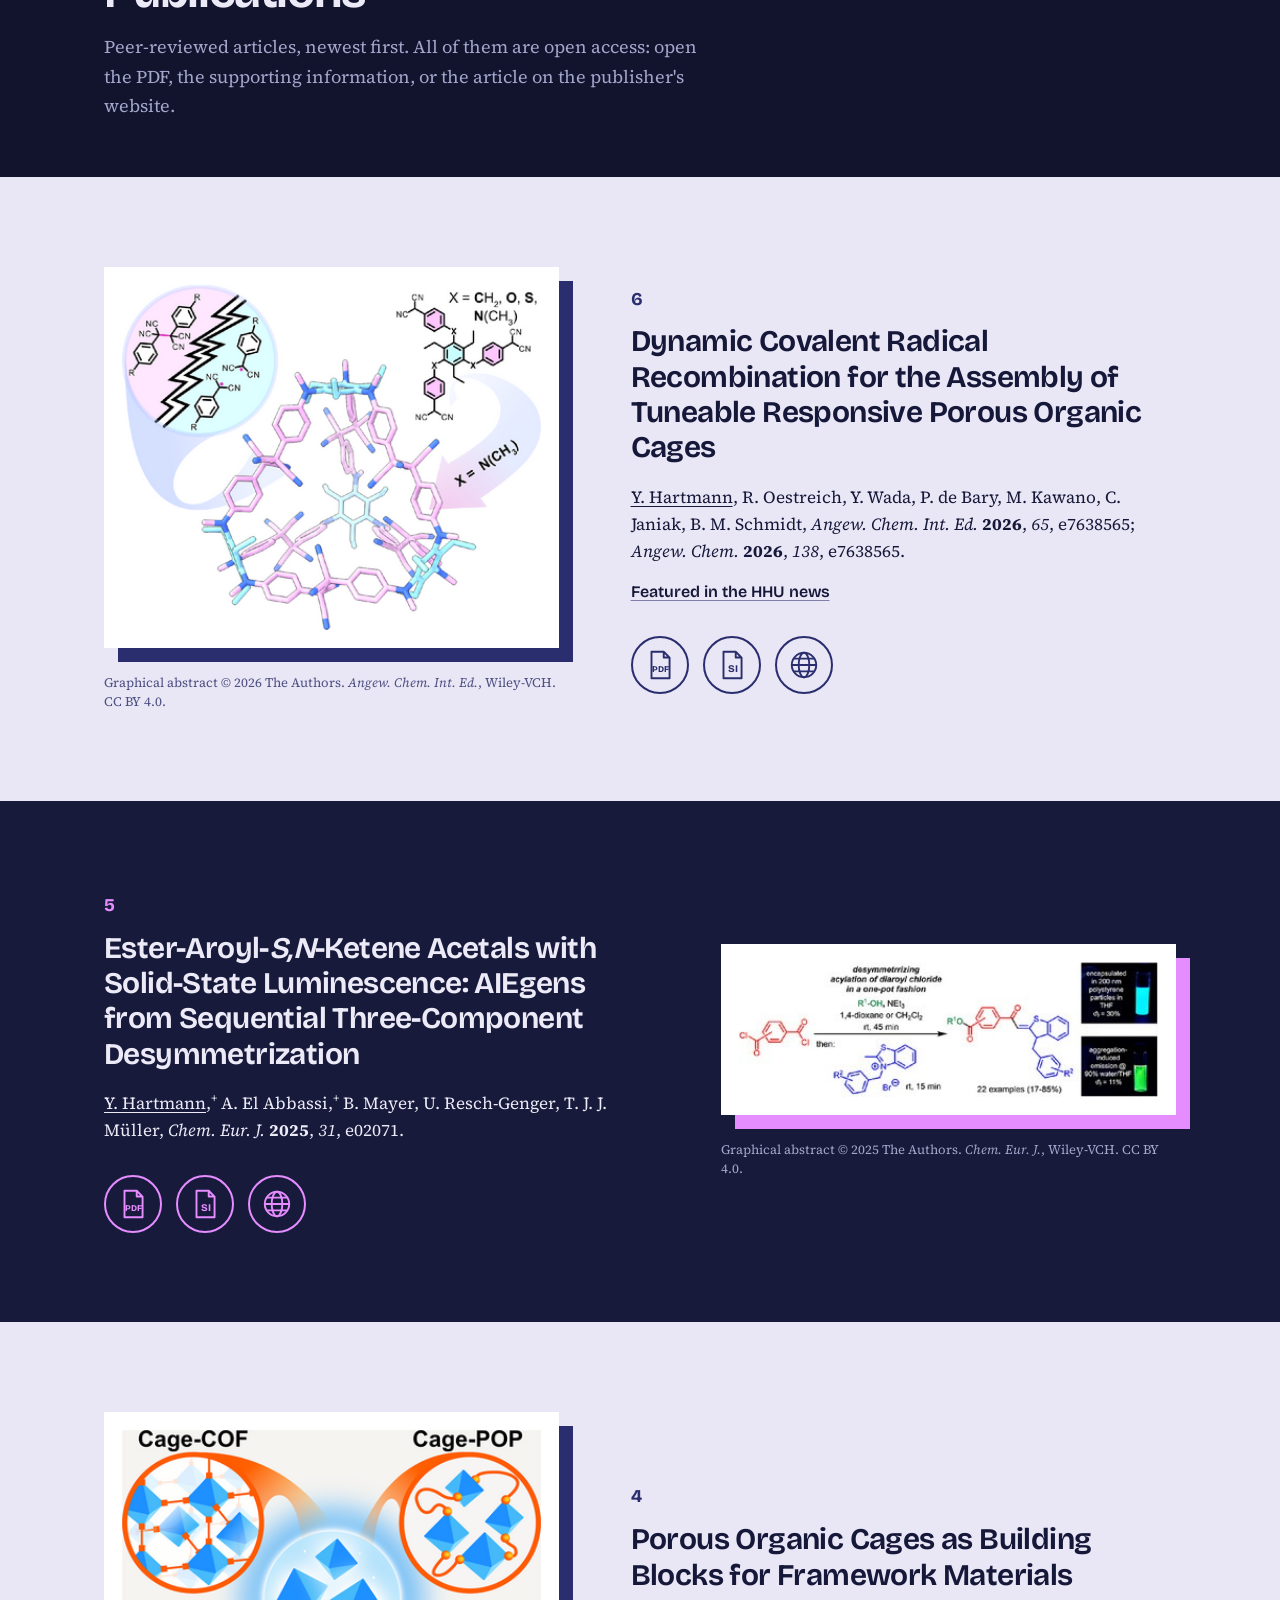
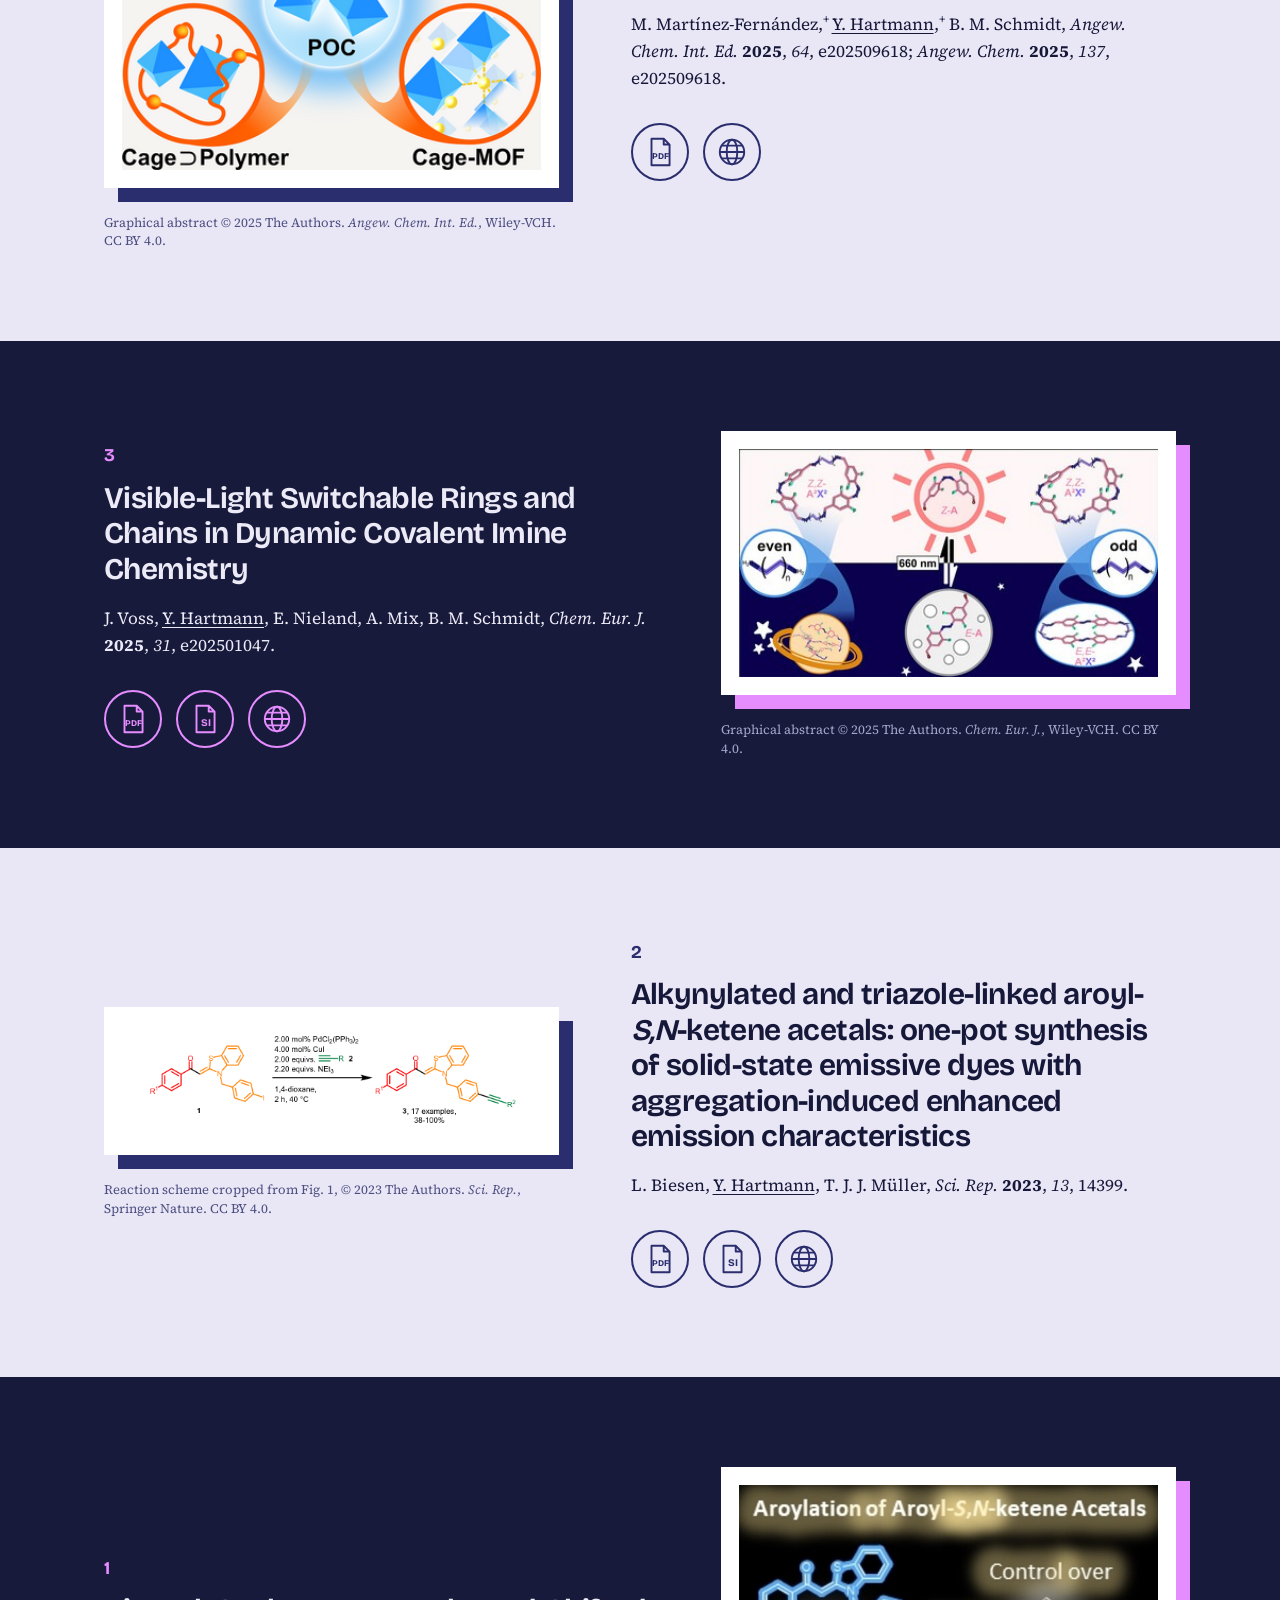
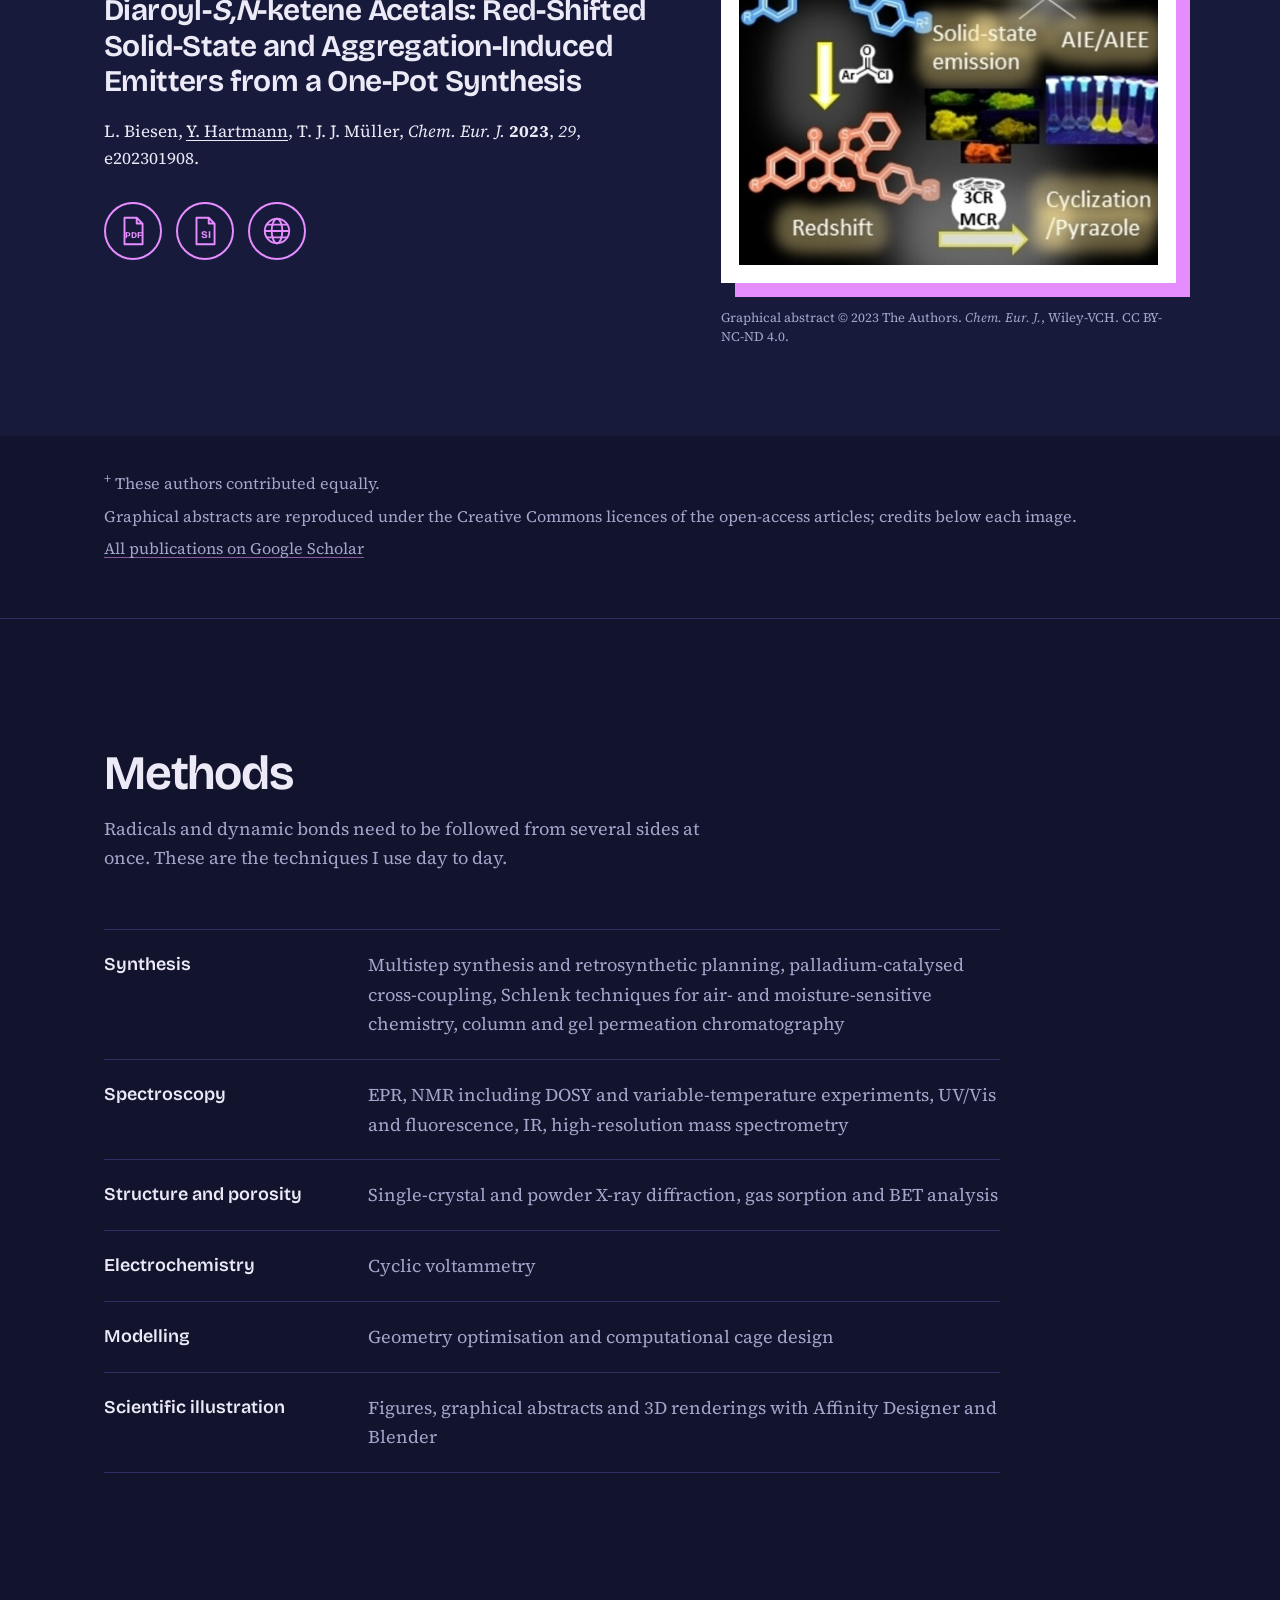
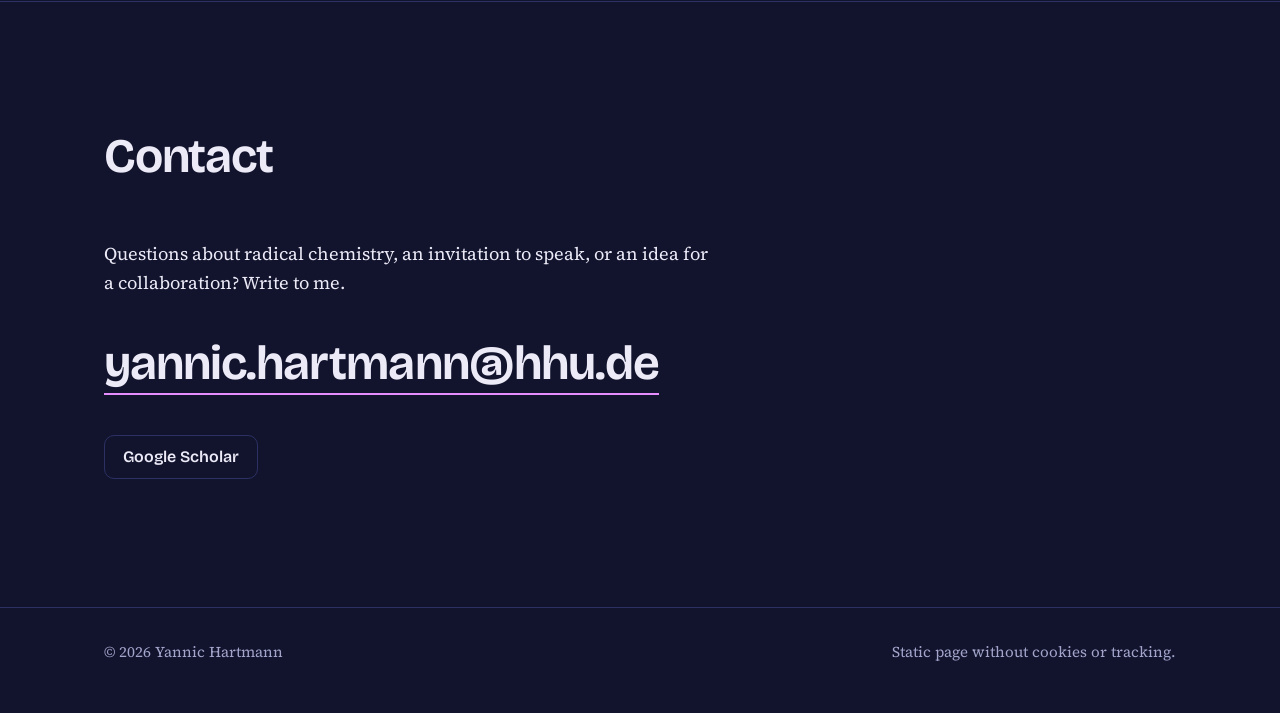
==== commit 2165324a: "Add publications with graphical abstracts, CV page and shared assets - Publications in alternating l" ====
--- a/index.html
+++ b/index.html
@@ -1,5 +1,5 @@
 <!doctype html>
-<html lang="en">
+<html lang="en" data-title-en="Yannic Hartmann | Chemist" data-title-de="Yannic Hartmann | Chemiker">
 <head>
 <meta charset="utf-8">
 <meta name="viewport" content="width=device-width, initial-scale=1">
@@ -11,6 +11,8 @@
 <meta property="og:description" content="Stimuli-responsive organic materials, macrocycles and porous cages built from reversible carbon–carbon bonds.">
 <meta name="theme-color" content="#12142e">
 <link rel="icon" href="data:image/svg+xml,%3Csvg xmlns='http://www.w3.org/2000/svg' viewBox='0 0 32 32'%3E%3Crect width='32' height='32' rx='7' fill='%2312142e'/%3E%3Cpath d='M16 7l7.8 4.5v9L16 25l-7.8-4.5v-9z' fill='none' stroke='%23a3a5cb' stroke-width='2'/%3E%3Ccircle cx='16' cy='16' r='3.4' fill='%23e58cff'/%3E%3C/svg%3E">
+<link rel="preload" href="assets/fonts/bricolage-grotesque.woff2" as="font" type="font/woff2" crossorigin>
+<link rel="stylesheet" href="assets/site.css">
 
 <script type="application/ld+json">
 {
@@ -19,234 +21,24 @@
   "name": "Yannic Hartmann",
   "jobTitle": "Doctoral researcher",
   "email": "mailto:yannic.hartmann@hhu.de",
-  "affiliation": {
-    "@type": "CollegeOrUniversity",
-    "name": "Heinrich Heine University Düsseldorf"
-  },
+  "affiliation": { "@type": "CollegeOrUniversity", "name": "Heinrich Heine University Düsseldorf" },
+  "alumniOf": [{ "@type": "CollegeOrUniversity", "name": "Heinrich Heine University Düsseldorf" }],
   "knowsAbout": ["Dynamic covalent chemistry", "Organic radicals", "Porous organic cages", "Macrocycles", "Stimuli-responsive materials"],
-  "sameAs": [
-    "https://scholar.google.com/citations?user=TXHZ7csAAAAJ"
-  ]
+  "sameAs": ["https://scholar.google.com/citations?user=TXHZ7csAAAAJ"]
 }
 </script>
-
-<style>
-/* Fonts are embedded, so the page makes no requests to third-party servers (GDPR-friendly). */
-@font-face {
-  font-family: "Bricolage Grotesque";
-  src: url([data-uri]) format("woff2");
-  font-weight: 200 800;
-  font-display: swap;
-}
-@font-face {
-  font-family: "Source Serif 4";
-  src: url([data-uri]) format("woff2");
-  font-weight: 200 900;
-  font-style: normal;
-  font-display: swap;
-}
-@font-face {
-  font-family: "Source Serif 4";
-  src: url([data-uri]) format("woff2");
-  font-weight: 200 900;
-  font-style: italic;
-  font-display: swap;
-}
-
-:root {
-  color-scheme: dark;
-  --night: #12142e;
-  --night-2: #171a3b;
-  --line: #2c3062;
-  --ink: #eceaf7;
-  --muted: #a3a5cb;
-  --radical: #e58cff;
-  --heat: #ffb46a;
-  --bond: #8b93d6;
-
-  --display: "Bricolage Grotesque", "Avenir Next", "Segoe UI", system-ui, sans-serif;
-  --text: "Source Serif 4", "Iowan Old Style", Georgia, serif;
-
-  --gutter: clamp(16px, 4vw, 40px);
-  --wide: 72rem;
-  --measure: 38rem;
-}
-
-*, *::before, *::after { box-sizing: border-box; }
-html { scroll-behavior: smooth; -webkit-text-size-adjust: 100%; }
-@media (prefers-reduced-motion: reduce) { html { scroll-behavior: auto; } }
-
-body {
-  margin: 0;
-  background: var(--night);
-  color: var(--ink);
-  font-family: var(--text);
-  font-size: 1.125rem;
-  line-height: 1.65;
-  font-optical-sizing: auto;
-  text-rendering: optimizeLegibility;
-  -webkit-font-smoothing: antialiased;
-}
-
-a { color: inherit; text-decoration-color: color-mix(in srgb, var(--radical) 55%, transparent); text-underline-offset: 0.2em; text-decoration-thickness: 1px; }
-a:hover { text-decoration-color: var(--radical); text-decoration-thickness: 2px; }
-:focus-visible { outline: 2px solid var(--radical); outline-offset: 3px; border-radius: 3px; }
-
-h1, h2, h3 { font-family: var(--display); font-weight: 650; line-height: 1.1; margin: 0; letter-spacing: -0.015em; }
-p { margin: 0 0 1em; }
-p:last-child { margin-bottom: 0; }
-
-.wrap { width: 100%; max-width: var(--wide); margin: 0 auto; padding: 0 var(--gutter); }
-
-.skip { position: absolute; left: -999px; top: 8px; background: var(--ink); color: var(--night); padding: 8px 14px; border-radius: 6px; z-index: 100; font-family: var(--display); }
-.skip:focus { left: 8px; }
-
-/* ---------- Header ---------- */
-.site-header {
-  position: sticky; top: 0; z-index: 50;
-  background: color-mix(in srgb, var(--night) 82%, transparent);
-  -webkit-backdrop-filter: blur(12px); backdrop-filter: blur(12px);
-  border-bottom: 1px solid color-mix(in srgb, var(--line) 70%, transparent);
-}
-.site-header .wrap { display: flex; align-items: center; gap: 24px; height: 60px; }
-.brand { display: flex; align-items: center; gap: 10px; text-decoration: none; font-family: var(--display); font-weight: 600; font-size: 1rem; letter-spacing: -0.01em; white-space: nowrap; }
-.brand svg { flex: none; }
-.nav { display: flex; gap: 22px; margin-left: auto; font-family: var(--display); font-size: 0.9375rem; }
-.nav a { text-decoration: none; color: var(--muted); }
-.nav a:hover { color: var(--ink); }
-.lang {
-  margin-left: 8px;
-  font: 600 0.8125rem/1 var(--display);
-  color: var(--ink); background: transparent;
-  border: 1px solid var(--line); border-radius: 999px;
-  padding: 7px 12px; cursor: pointer;
-}
-.lang:hover { border-color: var(--muted); }
-@media (max-width: 760px) {
-  .nav { display: none; }
-  .lang { margin-left: auto; }
-}
-
-/* ---------- Hero ---------- */
-.hero {
-  position: relative;
-  min-height: min(calc(100svh - 60px), 860px);
-  display: flex; align-items: flex-end;
-  overflow: hidden;
-  isolation: isolate;
-  touch-action: pan-y;
-}
-@supports not (height: 100svh) { .hero { min-height: min(calc(100vh - 60px), 860px); } }
-.hero canvas { position: absolute; inset: 0; width: 100%; height: 100%; z-index: -2; display: block; }
-.hero::after {
-  content: ""; position: absolute; inset: 0; z-index: -1; pointer-events: none;
-  background:
-    linear-gradient(to top, var(--night) 0%, color-mix(in srgb, var(--night) 80%, transparent) 28%, transparent 62%),
-    linear-gradient(to right, color-mix(in srgb, var(--night) 70%, transparent) 0%, transparent 55%);
-}
-.hero-content { padding-top: 120px; padding-bottom: clamp(40px, 8vh, 88px); }
-.hero h1 {
-  font-size: clamp(3.25rem, 10.5vw, 8.5rem);
-  font-weight: 760;
-  letter-spacing: -0.04em;
-  line-height: 0.92;
-  font-variation-settings: "opsz" 96;
-  margin-bottom: 28px;
-}
-.hero h1 span { display: block; }
-.role { font-family: var(--display); font-size: clamp(1.0625rem, 1.6vw, 1.3125rem); color: var(--muted); margin-bottom: 14px; max-width: 34rem; line-height: 1.4; }
-.lead { font-size: clamp(1.1875rem, 1.9vw, 1.5rem); line-height: 1.45; max-width: 36rem; margin-bottom: 32px; }
-.actions { display: flex; flex-wrap: wrap; gap: 12px; margin-bottom: 28px; }
-.btn {
-  display: inline-flex; align-items: center; gap: 8px;
-  font: 600 1rem/1 var(--display);
-  padding: 14px 20px; border-radius: 10px; text-decoration: none;
-  border: 1px solid var(--line); color: var(--ink); background: color-mix(in srgb, var(--night-2) 70%, transparent);
-}
-.btn:hover { border-color: var(--muted); }
-.btn-primary { background: var(--radical); border-color: var(--radical); color: #1a0f2e; }
-.btn-primary:hover { background: #eea6ff; border-color: #eea6ff; }
-.hint { font-size: 0.9375rem; color: var(--muted); max-width: 34rem; line-height: 1.5; display: flex; gap: 10px; align-items: baseline; }
-.hint::before { content: ""; flex: none; width: 8px; height: 8px; border-radius: 50%; background: var(--radical); box-shadow: 0 0 10px 2px color-mix(in srgb, var(--radical) 60%, transparent); transform: translateY(-1px); }
-.hint .touch { display: none; }
-@media (hover: none) { .hint .mouse { display: none; } .hint .touch { display: inline; } }
-
-/* ---------- Sections ---------- */
-section { padding: clamp(72px, 11vw, 128px) 0; scroll-margin-top: 60px; }
-section + section { border-top: 1px solid var(--line); }
-.section-head { margin-bottom: clamp(32px, 5vw, 56px); max-width: var(--measure); }
-.section-head h2 { font-size: clamp(2rem, 4.2vw, 3rem); letter-spacing: -0.025em; margin-bottom: 14px; }
-.section-head p { color: var(--muted); }
-
-/* About */
-.about-grid { display: grid; gap: 48px; }
-@media (min-width: 900px) { .about-grid { grid-template-columns: minmax(0, 7fr) minmax(0, 4fr); gap: 72px; } }
-.about-text { max-width: var(--measure); }
-.facts { margin: 0; display: grid; gap: 22px; align-content: start; font-size: 1rem; }
-.facts dt { font-family: var(--display); color: var(--muted); font-size: 0.875rem; margin-bottom: 2px; }
-.facts dd { margin: 0; line-height: 1.45; }
-
-/* Research */
-.themes { list-style: none; margin: 0; padding: 0; }
-.theme {
-  display: grid; gap: 14px 40px;
-  padding: 32px 0; border-top: 1px solid var(--line);
-}
-.theme:last-child { border-bottom: 1px solid var(--line); }
-@media (min-width: 760px) { .theme { grid-template-columns: 96px minmax(0, 18rem) minmax(0, 1fr); align-items: start; } }
-.theme svg { width: 80px; height: 50px; }
-.theme h3 { font-size: 1.375rem; line-height: 1.25; }
-.theme p { max-width: var(--measure); }
-.outlook { margin-top: 32px; max-width: var(--measure); color: var(--muted); }
-
-/* Publications */
-.pubs { display: grid; gap: 0; }
-.year-group { display: grid; gap: 12px 40px; padding: 28px 0; border-top: 1px solid var(--line); }
-@media (min-width: 760px) { .year-group { grid-template-columns: 96px minmax(0, 1fr); } }
-.year { font-family: var(--display); font-weight: 650; font-size: 1.375rem; color: var(--muted); line-height: 1.3; }
-.pub-list { list-style: none; margin: 0; padding: 0; display: grid; gap: 32px; max-width: 48rem; }
-.pub-title { font-family: var(--display); font-weight: 600; font-size: 1.25rem; line-height: 1.3; margin-bottom: 8px; letter-spacing: -0.01em; }
-.pub-title a { text-decoration: none; }
-.pub-title a:hover { text-decoration: underline; text-decoration-color: var(--radical); }
-.pub-authors { font-size: 1rem; color: var(--muted); margin-bottom: 4px; line-height: 1.5; }
-.pub-authors strong { color: var(--ink); font-weight: 650; }
-.pub-meta { font-size: 1rem; margin-bottom: 0; }
-.pub-meta a { color: var(--muted); font-size: 0.9375rem; }
-.pub-summary { margin-top: 12px; padding-left: 16px; border-left: 2px solid var(--radical); font-size: 1.0625rem; }
-.pubs-foot { margin-top: 28px; padding-top: 24px; border-top: 1px solid var(--line); color: var(--muted); font-size: 1rem; display: grid; gap: 6px; }
-
-/* Methods */
-.methods { margin: 0; display: grid; gap: 0; max-width: 56rem; }
-.methods > div { display: grid; gap: 4px 40px; padding: 20px 0; border-top: 1px solid var(--line); }
-.methods > div:last-child { border-bottom: 1px solid var(--line); }
-@media (min-width: 760px) { .methods > div { grid-template-columns: 14rem minmax(0, 1fr); } }
-.methods dt { font-family: var(--display); font-weight: 600; }
-.methods dd { margin: 0; color: var(--muted); }
-
-/* Contact */
-.contact p { max-width: var(--measure); }
-.mail {
-  display: inline-block; margin: 20px 0 40px;
-  font-family: var(--display); font-weight: 650; letter-spacing: -0.02em;
-  font-size: clamp(1.5rem, 5vw, 3rem); line-height: 1.15;
-  text-decoration: none; overflow-wrap: anywhere;
-  background-image: linear-gradient(var(--radical), var(--radical));
-  background-size: 100% 2px; background-position: 0 100%; background-repeat: no-repeat;
-  padding-bottom: 4px;
-}
-.mail:hover { color: var(--radical); }
-.profiles { list-style: none; margin: 0; padding: 0; display: flex; flex-wrap: wrap; gap: 12px; }
-.profiles a { display: inline-block; font: 600 1rem/1 var(--display); padding: 13px 18px; border: 1px solid var(--line); border-radius: 10px; text-decoration: none; }
-.profiles a:hover { border-color: var(--muted); }
-/* Profile links still pointing at a placeholder stay hidden until a real URL is filled in. */
-.profiles li:has(a[href*="DEIN-"]) { display: none; }
-
-/* Footer */
-.site-footer { border-top: 1px solid var(--line); padding: 32px 0 48px; color: var(--muted); font-size: 0.9375rem; }
-.site-footer .wrap { display: flex; flex-wrap: wrap; justify-content: space-between; gap: 8px 24px; }
-</style>
 </head>
 <body>
+<svg width="0" height="0" style="position:absolute" aria-hidden="true" focusable="false">
+  <defs>
+    <symbol id="i-doc" viewBox="0 0 32 32"><path d="M8 3.5h11.5L25 9v19.5H8z M19.5 3.5V9H25" fill="none" stroke="currentColor" stroke-width="1.8" stroke-linejoin="round"/></symbol>
+    <symbol id="i-pdf" viewBox="0 0 32 32"><use href="#i-doc"/><text x="16.5" y="22.3" text-anchor="middle" font-family="Bricolage Grotesque, Avenir Next, sans-serif" font-weight="750" font-size="8.2" fill="currentColor">PDF</text></symbol>
+    <symbol id="i-si" viewBox="0 0 32 32"><use href="#i-doc"/><text x="16.5" y="22.6" text-anchor="middle" font-family="Bricolage Grotesque, Avenir Next, sans-serif" font-weight="750" font-size="9.6" fill="currentColor">SI</text></symbol>
+    <symbol id="i-cv" viewBox="0 0 32 32"><use href="#i-doc"/><text x="16.5" y="22.6" text-anchor="middle" font-family="Bricolage Grotesque, Avenir Next, sans-serif" font-weight="750" font-size="9.2" fill="currentColor">CV</text></symbol>
+    <symbol id="i-web" viewBox="0 0 32 32"><g fill="none" stroke="currentColor" stroke-width="1.8"><circle cx="16" cy="16" r="11.5"/><ellipse cx="16" cy="16" rx="5" ry="11.5"/><path d="M4.5 16h23M6.3 10h19.4M6.3 22h19.4"/></g></symbol>
+    <symbol id="i-scholar" viewBox="0 0 32 32"><g fill="none" stroke="currentColor" stroke-width="1.8" stroke-linejoin="round" stroke-linecap="round"><path d="M2.5 12.5L16 6l13.5 6.5L16 19z"/><path d="M8.5 15.6v5.4c0 1.9 3.4 3.6 7.5 3.6s7.5-1.7 7.5-3.6v-5.4"/><path d="M29.5 12.5v7.5"/></g></symbol>
+  </defs>
+</svg>
 <a class="skip" href="#main" data-i18n="skip">Skip to content</a>
 
 <header class="site-header">
@@ -259,6 +51,7 @@
       <a href="#about" data-i18n="nav.about">About</a>
       <a href="#research" data-i18n="nav.research">Research</a>
       <a href="#publications" data-i18n="nav.pubs">Publications</a>
+      <a href="cv/" data-i18n="nav.cv">CV</a>
       <a href="#contact" data-i18n="nav.contact">Contact</a>
     </nav>
     <button class="lang" type="button" id="lang-toggle" aria-label="Auf Deutsch wechseln" lang="de">Deutsch</button>
@@ -290,13 +83,18 @@
       </div>
       <div class="about-grid">
         <div class="about-text">
-          <p data-i18n="about.p1">I'm a doctoral researcher in the group of Prof. Bernd M. Schmidt at Heinrich Heine University Düsseldorf and a Kekulé Fellow of the Fonds der Chemischen Industrie.</p>
+          <p data-i18n="about.p1">I'm a doctoral researcher in the group of Dr. Bernd M. Schmidt at Heinrich Heine University Düsseldorf and a Kekulé Fellow of the Fonds der Chemischen Industrie.</p>
           <p data-i18n="about.p2">My work starts from persistent organic radicals. When two of them meet, they form a carbon–carbon bond; heat or mechanical stress opens it again. That reversibility lets molecules correct their own mistakes as they assemble into macrocycles and porous cages, and it gives the finished materials the ability to change colour, respond to their surroundings and heal after damage.</p>
-          <p data-i18n="about.p3">I conceived my doctoral project independently and fund it through my fellowship. In the lab I supervise bachelor students, and I'm always glad to talk about radicals, cages or a possible collaboration.</p>
+          <p data-i18n="about.p3">I studied chemistry at HHU Düsseldorf, finishing my master's degree first in my class, and spent a research stay at Kyoto University's iCeMS with Prof. Aiko Fukazawa working on π-conjugated materials. In 2026 my work received the Angewandte Chemie Poster Award at ISMSC in Bordeaux.</p>
+          <p data-i18n="about.p4">I conceived my doctoral project independently and fund it through my fellowship. In the lab I supervise bachelor students, and I'm always glad to talk about radicals, cages or a possible collaboration.</p>
+          <div class="ico-row">
+            <a class="ico" href="cv/" data-i18n-aria="ico.cv" aria-label="Full curriculum vitae" title="Full curriculum vitae"><svg aria-hidden="true"><use href="#i-cv"/></svg></a>
+            <a class="ico" href="https://scholar.google.com/citations?user=TXHZ7csAAAAJ" data-i18n-aria="ico.scholar" aria-label="Google Scholar profile" title="Google Scholar profile"><svg aria-hidden="true"><use href="#i-scholar"/></svg></a>
+          </div>
         </div>
         <dl class="facts">
           <div><dt data-i18n="facts.pos">Position</dt><dd data-i18n="facts.posV">Doctoral researcher</dd></div>
-          <div><dt data-i18n="facts.group">Research group</dt><dd><a href="https://www.supramolekularechemie.hhu.de/en/" data-i18n="facts.groupV">Supramolecular Chemistry, Prof. Bernd M. Schmidt</a></dd></div>
+          <div><dt data-i18n="facts.group">Research group</dt><dd><a href="https://www.supramolekularechemie.hhu.de/en/" data-i18n="facts.groupV">Supramolecular Chemistry, Dr. Bernd M. Schmidt</a></dd></div>
           <div><dt data-i18n="facts.inst">Institution</dt><dd data-i18n="facts.instV">Heinrich Heine University Düsseldorf, Germany</dd></div>
           <div><dt data-i18n="facts.fund">Funding</dt><dd data-i18n="facts.fundV">Kekulé Fellowship, Fonds der Chemischen Industrie</dd></div>
         </dl>
@@ -351,40 +149,123 @@
     <div class="wrap">
       <div class="section-head">
         <h2 data-i18n="pub.h">Publications</h2>
-        <p data-i18n="pub.intro">Peer-reviewed articles. The complete, current list is on Google Scholar.</p>
+        <p data-i18n="pub.intro">Peer-reviewed articles, newest first. All of them are open access: open the PDF, the supporting information, or the article on the publisher's website.</p>
       </div>
-      <div class="pubs">
-        <div class="year-group">
-          <div class="year">2026</div>
-          <ol class="pub-list">
-            <li>
-              <p class="pub-title"><a href="https://doi.org/10.1002/anie.7638565">Dynamic Covalent Radical Recombination for the Assembly of Tuneable Responsive Porous Organic Cages</a></p>
-              <p class="pub-authors"><strong>Y. Hartmann</strong>, R. Oestreich, Y. Wada, P. de Bary, M. Kawano, C. Janiak, B. M. Schmidt*</p>
-              <p class="pub-meta"><i>Angew. Chem. Int. Ed.</i> <b>2026</b>, <i>65</i>, e7638565. <a href="https://doi.org/10.1002/anie.7638565">doi:10.1002/anie.7638565</a></p>
-              <p class="pub-summary" data-i18n="pub.s1">The first use of reversible radical recombination to build porous organic cages: tuneable topology, gas sorption, chromism and self-healing.</p>
-            </li>
-          </ol>
+    </div>
+    <ol class="pub-rows">
+      <li class="pub-row light" id="pub-6">
+        <div class="wrap">
+          <div class="pub-text">
+          <p class="pub-num">6</p>
+          <h3>Dynamic Covalent Radical Recombination for the Assembly of Tuneable Responsive Porous Organic Cages</h3>
+          <p class="pub-cite"><u>Y. Hartmann</u>, R. Oestreich, Y. Wada, P. de Bary, M. Kawano, C. Janiak, B. M. Schmidt, <i>Angew. Chem. Int. Ed.</i> <b>2026</b>, <i>65</i>, e7638565; <i>Angew. Chem.</i> <b>2026</b>, <i>138</i>, e7638565.</p>
+          <p class="pub-note"><a href="https://www.supramolekularechemie.hhu.de/aktuelle-meldungen/news-detailansicht/dynamic-covalent-radical-recombination-for-the-assembly-of-organic-cages-in-angewandte-chemie" data-i18n="pub.news">Featured in the HHU news</a></p>
+          <div class="pub-icons">
+            <a class="ico" href="https://onlinelibrary.wiley.com/doi/pdf/10.1002/anie.7638565" data-i18n-aria="ico.pdf" aria-label="PDF of the article" title="PDF of the article"><svg aria-hidden="true"><use href="#i-pdf"/></svg></a>
+            <a class="ico" href="https://onlinelibrary.wiley.com/action/downloadSupplement?doi=10.1002%2Fanie.7638565&amp;file=anie72547-sup-0001-SuppMat.pdf" data-i18n-aria="ico.si" aria-label="Supporting information (PDF)" title="Supporting information (PDF)"><svg aria-hidden="true"><use href="#i-si"/></svg></a>
+            <a class="ico" href="https://doi.org/10.1002/anie.7638565" data-i18n-aria="ico.web" aria-label="Article on the publisher's website" title="Article on the publisher's website"><svg aria-hidden="true"><use href="#i-web"/></svg></a>
+          </div>
+          </div>
+          <figure class="pub-figure">
+            <div class="pub-frame"><img src="assets/pubs/2026-angew-cages.png" width="400" height="330" alt="Graphical abstract: a tetrahedral porous organic cage assembled from aryldicyanomethyl radical building blocks" loading="lazy" decoding="async"></div>
+            <figcaption>Graphical abstract © 2026 The Authors. <i>Angew. Chem. Int. Ed.</i>, Wiley-VCH. CC BY 4.0.</figcaption>
+          </figure>
         </div>
-        <div class="year-group">
-          <div class="year">2025</div>
-          <ol class="pub-list">
-            <li>
-              <p class="pub-title"><a href="https://doi.org/10.1002/anie.202509618">Porous Organic Cages as Building Blocks for Framework Materials</a></p>
-              <p class="pub-authors">M. Martínez-Fernández‡, <strong>Y. Hartmann</strong>‡, B. M. Schmidt*</p>
-              <p class="pub-meta"><i>Angew. Chem. Int. Ed.</i> <b>2025</b>, <i>64</i>, e202509618. <a href="https://doi.org/10.1002/anie.202509618">doi:10.1002/anie.202509618</a></p>
-            </li>
-            <li>
-              <p class="pub-title"><a href="https://doi.org/10.1002/chem.202501047">Visible-Light Switchable Rings and Chains in Dynamic Covalent Imine Chemistry</a></p>
-              <p class="pub-authors">J. Voss, <strong>Y. Hartmann</strong>, E. Nieland, A. Mix, B. M. Schmidt*</p>
-              <p class="pub-meta"><i>Chem. Eur. J.</i> <b>2025</b>, <i>31</i>, e202501047. <a href="https://doi.org/10.1002/chem.202501047">doi:10.1002/chem.202501047</a></p>
-            </li>
-          </ol>
+      </li>
+      <li class="pub-row dark" id="pub-5">
+        <div class="wrap">
+          <div class="pub-text">
+          <p class="pub-num">5</p>
+          <h3>Ester-Aroyl-<i>S,N</i>-Ketene Acetals with Solid-State Luminescence: AIEgens from Sequential Three-Component Desymmetrization</h3>
+          <p class="pub-cite"><u>Y. Hartmann</u>,<sup>+</sup> A. El Abbassi,<sup>+</sup> B. Mayer, U. Resch-Genger, T. J. J. Müller, <i>Chem. Eur. J.</i> <b>2025</b>, <i>31</i>, e02071.</p>
+          <div class="pub-icons">
+            <a class="ico" href="https://chemistry-europe.onlinelibrary.wiley.com/doi/pdf/10.1002/chem.202502071" data-i18n-aria="ico.pdf" aria-label="PDF of the article" title="PDF of the article"><svg aria-hidden="true"><use href="#i-pdf"/></svg></a>
+            <a class="ico" href="https://chemistry-europe.onlinelibrary.wiley.com/action/downloadSupplement?doi=10.1002%2Fchem.202502071&amp;file=chem70186-sup-0001-SuppMat.pdf" data-i18n-aria="ico.si" aria-label="Supporting information (PDF)" title="Supporting information (PDF)"><svg aria-hidden="true"><use href="#i-si"/></svg></a>
+            <a class="ico" href="https://doi.org/10.1002/chem.202502071" data-i18n-aria="ico.web" aria-label="Article on the publisher's website" title="Article on the publisher's website"><svg aria-hidden="true"><use href="#i-web"/></svg></a>
+          </div>
+          </div>
+          <figure class="pub-figure">
+            <div class="pub-frame"><img src="assets/pubs/2025-chem-aiegens.jpg" width="394" height="127" alt="Graphical abstract: one-pot desymmetrising synthesis of ester-aroyl-S,N-ketene acetals with aggregation-induced emission" loading="lazy" decoding="async"></div>
+            <figcaption>Graphical abstract © 2025 The Authors. <i>Chem. Eur. J.</i>, Wiley-VCH. CC BY 4.0.</figcaption>
+          </figure>
         </div>
-      </div>
-      <div class="pubs-foot">
-        <span data-i18n="pub.legend">‡ Equal contribution. * Corresponding author.</span>
-        <span><a href="https://scholar.google.com/citations?user=TXHZ7csAAAAJ" data-i18n="pub.scholar">All publications on Google Scholar</a></span>
-      </div>
+      </li>
+      <li class="pub-row light" id="pub-4">
+        <div class="wrap">
+          <div class="pub-text">
+          <p class="pub-num">4</p>
+          <h3>Porous Organic Cages as Building Blocks for Framework Materials</h3>
+          <p class="pub-cite">M. Martínez-Fernández,<sup>+</sup> <u>Y. Hartmann</u>,<sup>+</sup> B. M. Schmidt, <i>Angew. Chem. Int. Ed.</i> <b>2025</b>, <i>64</i>, e202509618; <i>Angew. Chem.</i> <b>2025</b>, <i>137</i>, e202509618.</p>
+          <div class="pub-icons">
+            <a class="ico" href="https://onlinelibrary.wiley.com/doi/pdf/10.1002/anie.202509618" data-i18n-aria="ico.pdf" aria-label="PDF of the article" title="PDF of the article"><svg aria-hidden="true"><use href="#i-pdf"/></svg></a>
+            <a class="ico" href="https://doi.org/10.1002/anie.202509618" data-i18n-aria="ico.web" aria-label="Article on the publisher's website" title="Article on the publisher's website"><svg aria-hidden="true"><use href="#i-web"/></svg></a>
+          </div>
+          </div>
+          <figure class="pub-figure">
+            <div class="pub-frame"><img src="assets/pubs/2025-angew-review.png" width="394" height="320" alt="Graphical abstract: porous organic cages linked into cage-COFs, cage-MOFs, cage-POPs and cage-polymer materials" loading="lazy" decoding="async"></div>
+            <figcaption>Graphical abstract © 2025 The Authors. <i>Angew. Chem. Int. Ed.</i>, Wiley-VCH. CC BY 4.0.</figcaption>
+          </figure>
+        </div>
+      </li>
+      <li class="pub-row dark" id="pub-3">
+        <div class="wrap">
+          <div class="pub-text">
+          <p class="pub-num">3</p>
+          <h3>Visible-Light Switchable Rings and Chains in Dynamic Covalent Imine Chemistry</h3>
+          <p class="pub-cite">J. Voss, <u>Y. Hartmann</u>, E. Nieland, A. Mix, B. M. Schmidt, <i>Chem. Eur. J.</i> <b>2025</b>, <i>31</i>, e202501047.</p>
+          <div class="pub-icons">
+            <a class="ico" href="https://chemistry-europe.onlinelibrary.wiley.com/doi/pdf/10.1002/chem.202501047" data-i18n-aria="ico.pdf" aria-label="PDF of the article" title="PDF of the article"><svg aria-hidden="true"><use href="#i-pdf"/></svg></a>
+            <a class="ico" href="https://chemistry-europe.onlinelibrary.wiley.com/action/downloadSupplement?doi=10.1002%2Fchem.202501047&amp;file=chem202501047-sup-0001-SuppMat.pdf" data-i18n-aria="ico.si" aria-label="Supporting information (PDF)" title="Supporting information (PDF)"><svg aria-hidden="true"><use href="#i-si"/></svg></a>
+            <a class="ico" href="https://doi.org/10.1002/chem.202501047" data-i18n-aria="ico.web" aria-label="Article on the publisher's website" title="Article on the publisher's website"><svg aria-hidden="true"><use href="#i-web"/></svg></a>
+          </div>
+          </div>
+          <figure class="pub-figure">
+            <div class="pub-frame"><img src="assets/pubs/2025-chem-imine.jpg" width="394" height="215" alt="Graphical abstract: imine macrocycles and chains interconverting under red light" loading="lazy" decoding="async"></div>
+            <figcaption>Graphical abstract © 2025 The Authors. <i>Chem. Eur. J.</i>, Wiley-VCH. CC BY 4.0.</figcaption>
+          </figure>
+        </div>
+      </li>
+      <li class="pub-row light" id="pub-2">
+        <div class="wrap">
+          <div class="pub-text">
+          <p class="pub-num">2</p>
+          <h3>Alkynylated and triazole-linked aroyl-<i>S,N</i>-ketene acetals: one-pot synthesis of solid-state emissive dyes with aggregation-induced enhanced emission characteristics</h3>
+          <p class="pub-cite">L. Biesen, <u>Y. Hartmann</u>, T. J. J. Müller, <i>Sci. Rep.</i> <b>2023</b>, <i>13</i>, 14399.</p>
+          <div class="pub-icons">
+            <a class="ico" href="https://www.nature.com/articles/s41598-023-41146-w.pdf" data-i18n-aria="ico.pdf" aria-label="PDF of the article" title="PDF of the article"><svg aria-hidden="true"><use href="#i-pdf"/></svg></a>
+            <a class="ico" href="https://static-content.springer.com/esm/art%3A10.1038%2Fs41598-023-41146-w/MediaObjects/41598_2023_41146_MOESM1_ESM.pdf" data-i18n-aria="ico.si" aria-label="Supporting information (PDF)" title="Supporting information (PDF)"><svg aria-hidden="true"><use href="#i-si"/></svg></a>
+            <a class="ico" href="https://doi.org/10.1038/s41598-023-41146-w" data-i18n-aria="ico.web" aria-label="Article on the publisher's website" title="Article on the publisher's website"><svg aria-hidden="true"><use href="#i-web"/></svg></a>
+          </div>
+          </div>
+          <figure class="pub-figure">
+            <div class="pub-frame"><img src="assets/pubs/2023-sci-rep.png" width="1120" height="300" alt="Reaction scheme: Sonogashira coupling of iodo-substituted aroyl-S,N-ketene acetals to alkynylated dyes" loading="lazy" decoding="async"></div>
+            <figcaption>Reaction scheme cropped from Fig. 1, © 2023 The Authors. <i>Sci. Rep.</i>, Springer Nature. CC BY 4.0.</figcaption>
+          </figure>
+        </div>
+      </li>
+      <li class="pub-row dark" id="pub-1">
+        <div class="wrap">
+          <div class="pub-text">
+          <p class="pub-num">1</p>
+          <h3>Diaroyl-<i>S,N</i>-ketene Acetals: Red-Shifted Solid-State and Aggregation-Induced Emitters from a One-Pot Synthesis</h3>
+          <p class="pub-cite">L. Biesen, <u>Y. Hartmann</u>, T. J. J. Müller, <i>Chem. Eur. J.</i> <b>2023</b>, <i>29</i>, e202301908.</p>
+          <div class="pub-icons">
+            <a class="ico" href="https://chemistry-europe.onlinelibrary.wiley.com/doi/pdf/10.1002/chem.202301908" data-i18n-aria="ico.pdf" aria-label="PDF of the article" title="PDF of the article"><svg aria-hidden="true"><use href="#i-pdf"/></svg></a>
+            <a class="ico" href="https://chemistry-europe.onlinelibrary.wiley.com/action/downloadSupplement?doi=10.1002%2Fchem.202301908&amp;file=chem202301908-sup-0001-misc_information.pdf" data-i18n-aria="ico.si" aria-label="Supporting information (PDF)" title="Supporting information (PDF)"><svg aria-hidden="true"><use href="#i-si"/></svg></a>
+            <a class="ico" href="https://doi.org/10.1002/chem.202301908" data-i18n-aria="ico.web" aria-label="Article on the publisher's website" title="Article on the publisher's website"><svg aria-hidden="true"><use href="#i-web"/></svg></a>
+          </div>
+          </div>
+          <figure class="pub-figure">
+            <div class="pub-frame"><img src="assets/pubs/2023-chem-diaroyl.jpg" width="624" height="567" alt="Graphical abstract: aroylation of aroyl-S,N-ketene acetals gives red-shifted solid-state and AIE emitters" loading="lazy" decoding="async"></div>
+            <figcaption>Graphical abstract © 2023 The Authors. <i>Chem. Eur. J.</i>, Wiley-VCH. CC BY-NC-ND 4.0.</figcaption>
+          </figure>
+        </div>
+      </li>
+    </ol>
+    <div class="wrap pubs-foot">
+      <span data-i18n="pub.legend"><sup>+</sup> These authors contributed equally.</span>
+      <span data-i18n="pub.license">Graphical abstracts are reproduced under the Creative Commons licences of the open-access articles; credits below each image.</span>
+      <span><a href="https://scholar.google.com/citations?user=TXHZ7csAAAAJ" data-i18n="pub.scholar">All publications on Google Scholar</a></span>
     </div>
   </section>
 
@@ -395,11 +276,12 @@
         <p data-i18n="met.intro">Radicals and dynamic bonds need to be followed from several sides at once. These are the techniques I use day to day.</p>
       </div>
       <dl class="methods">
-        <div><dt data-i18n="met.k1">Spectroscopy</dt><dd data-i18n="met.v1">EPR, DOSY and variable-temperature NMR, high-resolution mass spectrometry</dd></div>
+        <div><dt data-i18n="met.k4">Synthesis</dt><dd data-i18n="met.v4">Multistep synthesis and retrosynthetic planning, palladium-catalysed cross-coupling, Schlenk techniques for air- and moisture-sensitive chemistry, column and gel permeation chromatography</dd></div>
+        <div><dt data-i18n="met.k1">Spectroscopy</dt><dd data-i18n="met.v1">EPR, NMR including DOSY and variable-temperature experiments, UV/Vis and fluorescence, IR, high-resolution mass spectrometry</dd></div>
         <div><dt data-i18n="met.k2">Structure and porosity</dt><dd data-i18n="met.v2">Single-crystal and powder X-ray diffraction, gas sorption and BET analysis</dd></div>
         <div><dt data-i18n="met.k3">Electrochemistry</dt><dd data-i18n="met.v3">Cyclic voltammetry</dd></div>
-        <div><dt data-i18n="met.k4">Synthesis</dt><dd data-i18n="met.v4">Multistep building-block synthesis, Schlenk techniques, cryogenic organolithium chemistry</dd></div>
-        <div><dt data-i18n="met.k5">Modelling</dt><dd data-i18n="met.v5">Computational cage design with RDKit and Avogadro</dd></div>
+        <div><dt data-i18n="met.k5">Modelling</dt><dd data-i18n="met.v5">Geometry optimisation and computational cage design</dd></div>
+        <div><dt data-i18n="met.k6">Scientific illustration</dt><dd data-i18n="met.v6">Figures, graphical abstracts and 3D renderings with Affinity Designer and Blender</dd></div>
       </dl>
     </div>
   </section>
@@ -413,9 +295,9 @@
       <a class="mail" href="mailto:yannic.hartmann@hhu.de">yannic.hartmann@hhu.de</a>
       <ul class="profiles">
         <li><a href="https://scholar.google.com/citations?user=TXHZ7csAAAAJ">Google Scholar</a></li>
-        <!-- LinkedIn: replace DEIN-LINKEDIN-PROFIL with your real URL, e.g. https://www.linkedin.com/in/yannic-hartmann -->
+        <!-- LinkedIn: replace DEIN-LINKEDIN-PROFIL with the real URL -->
         <li><a href="https://www.linkedin.com/in/DEIN-LINKEDIN-PROFIL">LinkedIn</a></li>
-        <!-- ResearchGate: replace DEIN-RESEARCHGATE-PROFIL with your real URL -->
+        <!-- ResearchGate: replace DEIN-RESEARCHGATE-PROFIL with the real URL -->
         <li><a href="https://www.researchgate.net/profile/DEIN-RESEARCHGATE-PROFIL">ResearchGate</a></li>
       </ul>
     </div>
@@ -437,6 +319,7 @@
     "nav.about": "Über mich",
     "nav.research": "Forschung",
     "nav.pubs": "Publikationen",
+    "nav.cv": "Lebenslauf",
     "nav.contact": "Kontakt",
     "hero.role": "Doktorand in der Supramolekularen Chemie, Heinrich-Heine-Universität Düsseldorf",
     "hero.lead": "Ich entwickle stimuli-responsive organische Materialien aus Kohlenstoff–Kohlenstoff-Bindungen, die auf Kommando brechen und sich neu bilden – und baue daraus Makrozyklen, Käfige und mehr.",
@@ -445,13 +328,19 @@
     "hero.hintMouse": "Jeder leuchtende Punkt ist ein freies Radikal. Fahren Sie mit der Maus über den Hintergrund, um ihn zu erhitzen: Bindungen brechen, Radikale leuchten auf und finden beim Abkühlen wieder zusammen.",
     "hero.hintTouch": "Jeder leuchtende Punkt ist ein freies Radikal. Wischen Sie über den Hintergrund, um ihn zu erhitzen: Bindungen brechen, Radikale leuchten auf und finden beim Abkühlen wieder zusammen.",
     "about.h": "Über mich",
-    "about.p1": "Ich bin Doktorand im Arbeitskreis von Prof. Bernd M. Schmidt an der Heinrich-Heine-Universität Düsseldorf und Kekulé-Stipendiat des Fonds der Chemischen Industrie.",
+    "about.p1": "Ich bin Doktorand im Arbeitskreis von Dr. Bernd M. Schmidt an der Heinrich-Heine-Universität Düsseldorf und Kekulé-Stipendiat des Fonds der Chemischen Industrie.",
     "about.p2": "Ausgangspunkt meiner Arbeit sind persistente organische Radikale. Treffen zwei von ihnen aufeinander, bilden sie eine Kohlenstoff–Kohlenstoff-Bindung; Wärme oder mechanische Belastung öffnen sie wieder. Durch diese Reversibilität korrigieren Moleküle ihre eigenen Fehler, während sie sich zu Makrozyklen und porösen Käfigen zusammenlagern – und die fertigen Materialien können ihre Farbe ändern, auf ihre Umgebung reagieren und sich nach Beschädigung selbst heilen.",
-    "about.p3": "Mein Promotionsprojekt habe ich eigenständig konzipiert und finanziere es über mein Stipendium. Im Labor betreue ich Bachelorstudierende und spreche jederzeit gern über Radikale, Käfige oder eine mögliche Kooperation.",
+    "about.p3": "Ich habe an der HHU Düsseldorf Chemie studiert, meinen Master als Jahrgangsbester abgeschlossen und während eines Forschungsaufenthalts am iCeMS der Universität Kyoto bei Prof. Aiko Fukazawa an π-konjugierten Materialien gearbeitet. 2026 wurde meine Arbeit auf der ISMSC in Bordeaux mit dem Angewandte Chemie Poster Award ausgezeichnet.",
+    "about.p4": "Mein Promotionsprojekt habe ich eigenständig konzipiert und finanziere es über mein Stipendium. Im Labor betreue ich Bachelorstudierende und spreche jederzeit gern über Radikale, Käfige oder eine mögliche Kooperation.",
+    "ico.cv": "Ausführlicher Lebenslauf",
+    "ico.scholar": "Google-Scholar-Profil",
+    "ico.pdf": "PDF des Artikels",
+    "ico.si": "Supporting Information (PDF)",
+    "ico.web": "Artikel auf der Verlagsseite",
     "facts.pos": "Position",
     "facts.posV": "Doktorand",
     "facts.group": "Arbeitskreis",
-    "facts.groupV": "Supramolekulare Chemie, Prof. Bernd M. Schmidt",
+    "facts.groupV": "Supramolekulare Chemie, Dr. Bernd M. Schmidt",
     "facts.inst": "Institution",
     "facts.instV": "Heinrich-Heine-Universität Düsseldorf",
     "facts.fund": "Förderung",
@@ -466,32 +355,38 @@
     "res.p3": "Weil die Bindungen auch im Festkörper dynamisch bleiben, ändern diese Materialien unter Wärme oder Druck ihre Farbe und erholen sich nach mechanischer Beschädigung.",
     "res.outlook": "Als Nächstes übertrage ich die Chemie auf komplexere Architekturen aus mehreren unterschiedlichen Bausteinen und auf ausgedehnte Gerüstmaterialien.",
     "pub.h": "Publikationen",
-    "pub.intro": "Begutachtete Fachartikel. Die vollständige, aktuelle Liste finden Sie auf Google Scholar.",
-    "pub.s1": "Erstmals werden poröse organische Käfige über reversible Radikalrekombination aufgebaut: einstellbare Topologie, Gassorption, Chromie und Selbstheilung.",
-    "pub.legend": "‡ Gleichberechtigte Erstautorenschaft. * Korrespondenzautor.",
+    "pub.intro": "Begutachtete Fachartikel, die neuesten zuerst. Alle sind Open Access: Öffnen Sie das PDF, die Supporting Information oder den Artikel auf der Verlagsseite.",
+    "pub.news": "Vorgestellt in den HHU-News",
+    "pub.legend": "<sup>+</sup> Gleichberechtigte Erstautorenschaft.",
+    "pub.license": "Die Graphical Abstracts werden unter den Creative-Commons-Lizenzen der Open-Access-Artikel wiedergegeben; die Angaben stehen unter jedem Bild.",
     "pub.scholar": "Alle Publikationen auf Google Scholar",
     "met.h": "Methoden",
     "met.intro": "Radikale und dynamische Bindungen muss man von mehreren Seiten gleichzeitig verfolgen. Diese Techniken nutze ich im Laboralltag.",
     "met.k1": "Spektroskopie",
-    "met.v1": "EPR, DOSY- und Tieftemperatur-NMR, hochauflösende Massenspektrometrie",
+    "met.v1": "EPR, NMR einschließlich DOSY- und Tieftemperaturmessungen, UV/Vis und Fluoreszenz, IR, hochauflösende Massenspektrometrie",
     "met.k2": "Struktur und Porosität",
     "met.v2": "Einkristall- und Pulverröntgendiffraktometrie, Gassorption und BET-Analyse",
     "met.k3": "Elektrochemie",
     "met.v3": "Cyclovoltammetrie",
     "met.k4": "Synthese",
-    "met.v4": "Mehrstufige Bausteinsynthese, Schlenk-Technik, Organolithiumchemie bei tiefen Temperaturen",
+    "met.v4": "Mehrstufige Synthese und retrosynthetische Planung, Palladium-katalysierte Kreuzkupplungen, Schlenk-Technik für luft- und feuchtigkeitsempfindliche Chemie, Säulen- und Gelpermeationschromatographie",
     "met.k5": "Modellierung",
-    "met.v5": "Computergestütztes Käfigdesign mit RDKit und Avogadro",
+    "met.v5": "Geometrieoptimierung und computergestütztes Käfigdesign",
+    "met.k6": "Wissenschaftliche Illustration",
+    "met.v6": "Abbildungen, Graphical Abstracts und 3D-Renderings mit Affinity Designer und Blender",
     "con.h": "Kontakt",
     "con.p": "Fragen zur Radikalchemie, eine Vortragseinladung oder eine Idee für eine Kooperation? Schreiben Sie mir gern.",
     "foot.note": "Statische Seite ohne Cookies und Tracking."
   };
 
+  var root = document.documentElement;
   var nodes = document.querySelectorAll("[data-i18n]");
+  var ariaNodes = document.querySelectorAll("[data-i18n-aria]");
   var en = {};
   nodes.forEach(function (n) { en[n.getAttribute("data-i18n")] = n.innerHTML; });
+  ariaNodes.forEach(function (n) { en[n.getAttribute("data-i18n-aria")] = n.getAttribute("aria-label"); });
   var btn = document.getElementById("lang-toggle");
-  var titles = { en: "Yannic Hartmann | Chemist", de: "Yannic Hartmann | Chemiker" };
+  var titles = { en: root.getAttribute("data-title-en") || document.title, de: root.getAttribute("data-title-de") || document.title };
 
   function apply(lang) {
     var dict = lang === "de" ? de : en;
@@ -499,7 +394,11 @@
       var k = n.getAttribute("data-i18n");
       if (dict[k] != null) n.innerHTML = dict[k];
     });
-    document.documentElement.lang = lang;
+    ariaNodes.forEach(function (n) {
+      var k = n.getAttribute("data-i18n-aria");
+      if (dict[k] != null) { n.setAttribute("aria-label", dict[k]); n.setAttribute("title", dict[k]); }
+    });
+    root.lang = lang;
     document.title = titles[lang];
     if (lang === "de") {
       btn.textContent = "English"; btn.setAttribute("lang", "en");
@@ -518,10 +417,12 @@
   if (start !== "en") apply(start);
 
   btn.addEventListener("click", function () {
-    apply(document.documentElement.lang === "de" ? "en" : "de");
+    apply(root.lang === "de" ? "en" : "de");
   });
+
 })();
-
+</script>
+<script>
 /* ================= Hero: a live radical network =================
    Free radicals (glowing) drift and recombine into σ-dimers (pale pairs of aryl rings).
    Pointer = heat: dimers near it dissociate, radicals light up, and recombine as they cool. */
--- a/assets/site.css
+++ b/assets/site.css
@@ -0,0 +1,290 @@
+/* Self-hosted fonts: the site makes no requests to third-party servers (GDPR-friendly). */
+@font-face {
+  font-family: "Bricolage Grotesque";
+  src: url("fonts/bricolage-grotesque.woff2") format("woff2");
+  font-weight: 200 800;
+  font-display: swap;
+}
+@font-face {
+  font-family: "Source Serif 4";
+  src: url("fonts/source-serif-4.woff2") format("woff2");
+  font-weight: 200 900;
+  font-style: normal;
+  font-display: swap;
+}
+@font-face {
+  font-family: "Source Serif 4";
+  src: url("fonts/source-serif-4-italic.woff2") format("woff2");
+  font-weight: 200 900;
+  font-style: italic;
+  font-display: swap;
+}
+
+:root {
+  color-scheme: dark;
+  --night: #12142e;
+  --night-2: #171a3b;
+  --line: #2c3062;
+  --ink: #eceaf7;
+  --muted: #a3a5cb;
+  --radical: #e58cff;
+  --heat: #ffb46a;
+  --bond: #8b93d6;
+  --paper: #e9e6f5;
+  --paper-ink: #16183a;
+  --paper-muted: #4d5082;
+  --paper-accent: #2a2e6e;
+
+  --display: "Bricolage Grotesque", "Avenir Next", "Segoe UI", system-ui, sans-serif;
+  --text: "Source Serif 4", "Iowan Old Style", Georgia, serif;
+
+  --gutter: clamp(16px, 4vw, 40px);
+  --wide: 72rem;
+  --measure: 38rem;
+}
+
+*, *::before, *::after { box-sizing: border-box; }
+html { scroll-behavior: smooth; -webkit-text-size-adjust: 100%; }
+@media (prefers-reduced-motion: reduce) { html { scroll-behavior: auto; } }
+
+body {
+  margin: 0;
+  background: var(--night);
+  color: var(--ink);
+  font-family: var(--text);
+  font-size: 1.125rem;
+  line-height: 1.65;
+  font-optical-sizing: auto;
+  text-rendering: optimizeLegibility;
+  -webkit-font-smoothing: antialiased;
+}
+
+a { color: inherit; text-decoration-color: color-mix(in srgb, var(--radical) 55%, transparent); text-underline-offset: 0.2em; text-decoration-thickness: 1px; }
+a:hover { text-decoration-color: var(--radical); text-decoration-thickness: 2px; }
+:focus-visible { outline: 2px solid var(--radical); outline-offset: 3px; border-radius: 3px; }
+
+h1, h2, h3 { font-family: var(--display); font-weight: 650; line-height: 1.1; margin: 0; letter-spacing: -0.015em; }
+p { margin: 0 0 1em; }
+p:last-child { margin-bottom: 0; }
+
+.wrap { width: 100%; max-width: var(--wide); margin: 0 auto; padding: 0 var(--gutter); }
+
+.skip { position: absolute; left: -999px; top: 8px; background: var(--ink); color: var(--night); padding: 8px 14px; border-radius: 6px; z-index: 100; font-family: var(--display); }
+.skip:focus { left: 8px; }
+
+/* ---------- Header ---------- */
+.site-header {
+  position: sticky; top: 0; z-index: 50;
+  background: color-mix(in srgb, var(--night) 82%, transparent);
+  -webkit-backdrop-filter: blur(12px); backdrop-filter: blur(12px);
+  border-bottom: 1px solid color-mix(in srgb, var(--line) 70%, transparent);
+}
+.site-header .wrap { display: flex; align-items: center; gap: 24px; height: 60px; }
+.brand { display: flex; align-items: center; gap: 10px; text-decoration: none; font-family: var(--display); font-weight: 600; font-size: 1rem; letter-spacing: -0.01em; white-space: nowrap; }
+.brand svg { flex: none; }
+.nav { display: flex; gap: 22px; margin-left: auto; font-family: var(--display); font-size: 0.9375rem; }
+.nav a { text-decoration: none; color: var(--muted); }
+.nav a:hover { color: var(--ink); }
+.lang {
+  margin-left: 8px;
+  font: 600 0.8125rem/1 var(--display);
+  color: var(--ink); background: transparent;
+  border: 1px solid var(--line); border-radius: 999px;
+  padding: 7px 12px; cursor: pointer;
+}
+.lang:hover { border-color: var(--muted); }
+@media (max-width: 760px) {
+  .nav { display: none; }
+  .lang { margin-left: auto; }
+}
+
+/* ---------- Hero ---------- */
+.hero {
+  position: relative;
+  min-height: min(calc(100svh - 60px), 860px);
+  display: flex; align-items: flex-end;
+  overflow: hidden;
+  isolation: isolate;
+  touch-action: pan-y;
+}
+@supports not (height: 100svh) { .hero { min-height: min(calc(100vh - 60px), 860px); } }
+.hero canvas { position: absolute; inset: 0; width: 100%; height: 100%; z-index: -2; display: block; }
+.hero::after {
+  content: ""; position: absolute; inset: 0; z-index: -1; pointer-events: none;
+  background:
+    linear-gradient(to top, var(--night) 0%, color-mix(in srgb, var(--night) 80%, transparent) 28%, transparent 62%),
+    linear-gradient(to right, color-mix(in srgb, var(--night) 70%, transparent) 0%, transparent 55%);
+}
+.hero-content { padding-top: 120px; padding-bottom: clamp(40px, 8vh, 88px); }
+.hero h1 {
+  font-size: clamp(3.25rem, 10.5vw, 8.5rem);
+  font-weight: 760;
+  letter-spacing: -0.04em;
+  line-height: 0.92;
+  font-variation-settings: "opsz" 96;
+  margin-bottom: 28px;
+}
+.hero h1 span { display: block; }
+.role { font-family: var(--display); font-size: clamp(1.0625rem, 1.6vw, 1.3125rem); color: var(--muted); margin-bottom: 14px; max-width: 34rem; line-height: 1.4; }
+.lead { font-size: clamp(1.1875rem, 1.9vw, 1.5rem); line-height: 1.45; max-width: 36rem; margin-bottom: 32px; }
+.actions { display: flex; flex-wrap: wrap; gap: 12px; margin-bottom: 28px; }
+.btn {
+  display: inline-flex; align-items: center; gap: 8px;
+  font: 600 1rem/1 var(--display);
+  padding: 14px 20px; border-radius: 10px; text-decoration: none;
+  border: 1px solid var(--line); color: var(--ink); background: color-mix(in srgb, var(--night-2) 70%, transparent);
+}
+.btn:hover { border-color: var(--muted); }
+.btn-primary { background: var(--radical); border-color: var(--radical); color: #1a0f2e; }
+.btn-primary:hover { background: #eea6ff; border-color: #eea6ff; }
+.hint { font-size: 0.9375rem; color: var(--muted); max-width: 34rem; line-height: 1.5; display: flex; gap: 10px; align-items: baseline; }
+.hint::before { content: ""; flex: none; width: 8px; height: 8px; border-radius: 50%; background: var(--radical); box-shadow: 0 0 10px 2px color-mix(in srgb, var(--radical) 60%, transparent); transform: translateY(-1px); }
+.hint .touch { display: none; }
+@media (hover: none) { .hint .mouse { display: none; } .hint .touch { display: inline; } }
+
+/* ---------- Sections ---------- */
+section { padding: clamp(72px, 11vw, 128px) 0; scroll-margin-top: 60px; }
+section + section { border-top: 1px solid var(--line); }
+.section-head { margin-bottom: clamp(32px, 5vw, 56px); max-width: var(--measure); }
+.section-head h2 { font-size: clamp(2rem, 4.2vw, 3rem); letter-spacing: -0.025em; margin-bottom: 14px; }
+.section-head p { color: var(--muted); }
+
+/* About */
+.about-grid { display: grid; gap: 48px; }
+@media (min-width: 900px) { .about-grid { grid-template-columns: minmax(0, 7fr) minmax(0, 4fr); gap: 72px; } }
+.about-text { max-width: var(--measure); }
+.facts { margin: 0; display: grid; gap: 22px; align-content: start; font-size: 1rem; }
+.facts dt { font-family: var(--display); color: var(--muted); font-size: 0.875rem; margin-bottom: 2px; }
+.facts dd { margin: 0; line-height: 1.45; }
+
+/* Research */
+.themes { list-style: none; margin: 0; padding: 0; }
+.theme {
+  display: grid; gap: 14px 40px;
+  padding: 32px 0; border-top: 1px solid var(--line);
+}
+.theme:last-child { border-bottom: 1px solid var(--line); }
+@media (min-width: 760px) { .theme { grid-template-columns: 96px minmax(0, 18rem) minmax(0, 1fr); align-items: start; } }
+.theme svg { width: 80px; height: 50px; }
+.theme h3 { font-size: 1.375rem; line-height: 1.25; }
+.theme p { max-width: var(--measure); }
+.outlook { margin-top: 32px; max-width: var(--measure); color: var(--muted); }
+
+/* Publications: alternating light/dark rows with graphical abstracts */
+#publications { padding-bottom: 0; }
+.pub-rows { list-style: none; margin: 0; padding: 0; }
+.pub-row { padding: clamp(52px, 7vw, 96px) 0; background: var(--night-2); }
+.pub-row.light {
+  --c: var(--paper-accent);
+  background: var(--paper); color: var(--paper-ink);
+}
+.pub-row.light a { text-decoration-color: color-mix(in srgb, var(--paper-accent) 55%, transparent); }
+.pub-row.light a:hover { text-decoration-color: var(--paper-accent); }
+.pub-row .wrap { display: grid; gap: 40px; align-items: center; }
+@media (min-width: 900px) {
+  .pub-row .wrap { grid-template-columns: minmax(0, 6fr) minmax(0, 5fr); gap: 72px; }
+  .pub-row.light .wrap { grid-template-columns: minmax(0, 5fr) minmax(0, 6fr); }
+  .pub-row.light .pub-figure { order: -1; }
+}
+.pub-num { font-family: var(--display); font-weight: 700; font-size: 1.125rem; color: var(--radical); margin-bottom: 10px; }
+.pub-row.light .pub-num { color: var(--paper-accent); }
+.pub-row h3 { font-size: clamp(1.375rem, 2.4vw, 1.875rem); line-height: 1.18; letter-spacing: -0.02em; margin-bottom: 18px; max-width: 34rem; }
+.pub-cite { font-size: 1.0625rem; line-height: 1.6; max-width: 36rem; margin-bottom: 0; }
+.pub-cite u { text-decoration-thickness: 1px; text-underline-offset: 0.18em; text-decoration-color: currentColor; }
+.pub-cite sup { font-size: 0.7em; line-height: 0; }
+.pub-note { margin-top: 14px; font-family: var(--display); font-weight: 600; font-size: 1rem; }
+.pub-icons { display: flex; flex-wrap: wrap; gap: 14px; margin-top: 30px; }
+
+.pub-figure { margin: 0; justify-self: center; width: 100%; max-width: 30rem; }
+.pub-frame {
+  --shadow: var(--radical);
+  background: #fff; padding: clamp(10px, 1.6vw, 18px);
+  box-shadow: 14px 14px 0 var(--shadow);
+}
+.pub-row.light .pub-frame { --shadow: var(--paper-accent); }
+.pub-frame img { display: block; width: 100%; height: auto; }
+.pub-figure figcaption { margin-top: 26px; font-size: 0.8125rem; line-height: 1.45; color: var(--muted); }
+.pub-row.light .pub-figure figcaption { color: var(--paper-muted); }
+
+.pubs-foot { padding-top: 32px; padding-bottom: 56px; color: var(--muted); font-size: 1rem; display: grid; gap: 6px; }
+
+/* Round icon buttons: a liquid fills the circle from the bottom on hover */
+.ico {
+  --c: var(--radical); --on: var(--night);
+  position: relative; isolation: isolate; overflow: hidden;
+  display: inline-grid; place-items: center;
+  width: 58px; height: 58px; border-radius: 50%;
+  border: 2px solid var(--c); color: var(--c); text-decoration: none;
+  transition: color .25s ease .12s;
+}
+.ico::before {
+  content: ""; position: absolute; z-index: -1;
+  left: -50%; top: 108%; width: 200%; height: 200%;
+  border-radius: 43%; background: var(--c);
+  transition: top .6s cubic-bezier(.3, .7, .3, 1);
+  animation: ico-wave 3.5s linear infinite paused;
+}
+.ico:hover, .ico:focus-visible { color: var(--on); }
+.ico:hover::before, .ico:focus-visible::before { top: -62%; animation-play-state: running; }
+.ico svg { width: 34px; height: 34px; }
+.ico:focus-visible { outline-offset: 4px; border-radius: 50%; }
+.pub-row.light .ico { --c: var(--paper-accent); --on: var(--paper); }
+@keyframes ico-wave { to { transform: rotate(360deg); } }
+@media (prefers-reduced-motion: reduce) {
+  .ico::before { transition: none; animation: none; }
+}
+.ico-row { display: flex; flex-wrap: wrap; gap: 14px; margin-top: 30px; }
+
+/* Methods */
+.methods { margin: 0; display: grid; gap: 0; max-width: 56rem; }
+.methods > div { display: grid; gap: 4px 40px; padding: 20px 0; border-top: 1px solid var(--line); }
+.methods > div:last-child { border-bottom: 1px solid var(--line); }
+@media (min-width: 760px) { .methods > div { grid-template-columns: 14rem minmax(0, 1fr); } }
+.methods dt { font-family: var(--display); font-weight: 600; }
+.methods dd { margin: 0; color: var(--muted); }
+
+/* Contact */
+.contact p { max-width: var(--measure); }
+.mail {
+  display: inline-block; margin: 20px 0 40px;
+  font-family: var(--display); font-weight: 650; letter-spacing: -0.02em;
+  font-size: clamp(1.5rem, 5vw, 3rem); line-height: 1.15;
+  text-decoration: none; overflow-wrap: anywhere;
+  background-image: linear-gradient(var(--radical), var(--radical));
+  background-size: 100% 2px; background-position: 0 100%; background-repeat: no-repeat;
+  padding-bottom: 4px;
+}
+.mail:hover { color: var(--radical); }
+.profiles { list-style: none; margin: 0; padding: 0; display: flex; flex-wrap: wrap; gap: 12px; }
+.profiles a { display: inline-block; font: 600 1rem/1 var(--display); padding: 13px 18px; border: 1px solid var(--line); border-radius: 10px; text-decoration: none; }
+.profiles a:hover { border-color: var(--muted); }
+/* Profile links still pointing at a placeholder stay hidden until a real URL is filled in. */
+.profiles li:has(a[href*="DEIN-"]) { display: none; }
+
+/* Footer */
+.site-footer { border-top: 1px solid var(--line); padding: 32px 0 48px; color: var(--muted); font-size: 0.9375rem; }
+.site-footer .wrap { display: flex; flex-wrap: wrap; justify-content: space-between; gap: 8px 24px; }
+
+/* ---------- CV page ---------- */
+.cv-hero { padding-top: clamp(56px, 9vw, 104px); padding-bottom: clamp(32px, 5vw, 56px); }
+.cv-hero h1 { font-size: clamp(2.75rem, 7vw, 5.5rem); font-weight: 760; letter-spacing: -0.035em; line-height: 0.95; margin-bottom: 20px; font-variation-settings: "opsz" 96; }
+.cv-hero p { color: var(--muted); max-width: var(--measure); }
+.cv-block { padding: clamp(32px, 5vw, 56px) 0; }
+.cv-block h2 { font-size: clamp(1.625rem, 3vw, 2.25rem); letter-spacing: -0.02em; margin-bottom: 24px; }
+.cv-list { list-style: none; margin: 0; padding: 0; }
+.cv-item { display: grid; gap: 4px 40px; padding: 20px 0; border-top: 1px solid var(--line); }
+.cv-item:last-child { border-bottom: 1px solid var(--line); }
+@media (min-width: 760px) { .cv-item { grid-template-columns: minmax(0, 1fr) 15rem; } .cv-when { text-align: right; } }
+.cv-item h3 { font-size: 1.1875rem; line-height: 1.3; margin-bottom: 6px; }
+.cv-item p { color: var(--muted); font-size: 1rem; margin-bottom: 4px; max-width: 40rem; }
+.cv-when { font-family: var(--display); color: var(--muted); font-size: 0.9375rem; line-height: 1.4; }
+.cv-when b { color: var(--ink); font-weight: 600; display: block; }
+.cv-pubs { margin: 0; padding-left: 2.25rem; display: grid; gap: 16px; max-width: 48rem; font-size: 1rem; }
+.cv-pubs li::marker { font-family: var(--display); color: var(--muted); }
+.cv-pubs u { text-underline-offset: 0.18em; }
+.cv-skills { margin: 0; display: grid; }
+.cv-skills > div { display: grid; gap: 4px 40px; padding: 18px 0; border-top: 1px solid var(--line); }
+.cv-skills > div:last-child { border-bottom: 1px solid var(--line); }
+@media (min-width: 760px) { .cv-skills > div { grid-template-columns: 17rem minmax(0, 1fr); } }
+.cv-skills dt { font-family: var(--display); font-weight: 600; }
+.cv-skills dd { margin: 0; color: var(--muted); font-size: 1rem; }
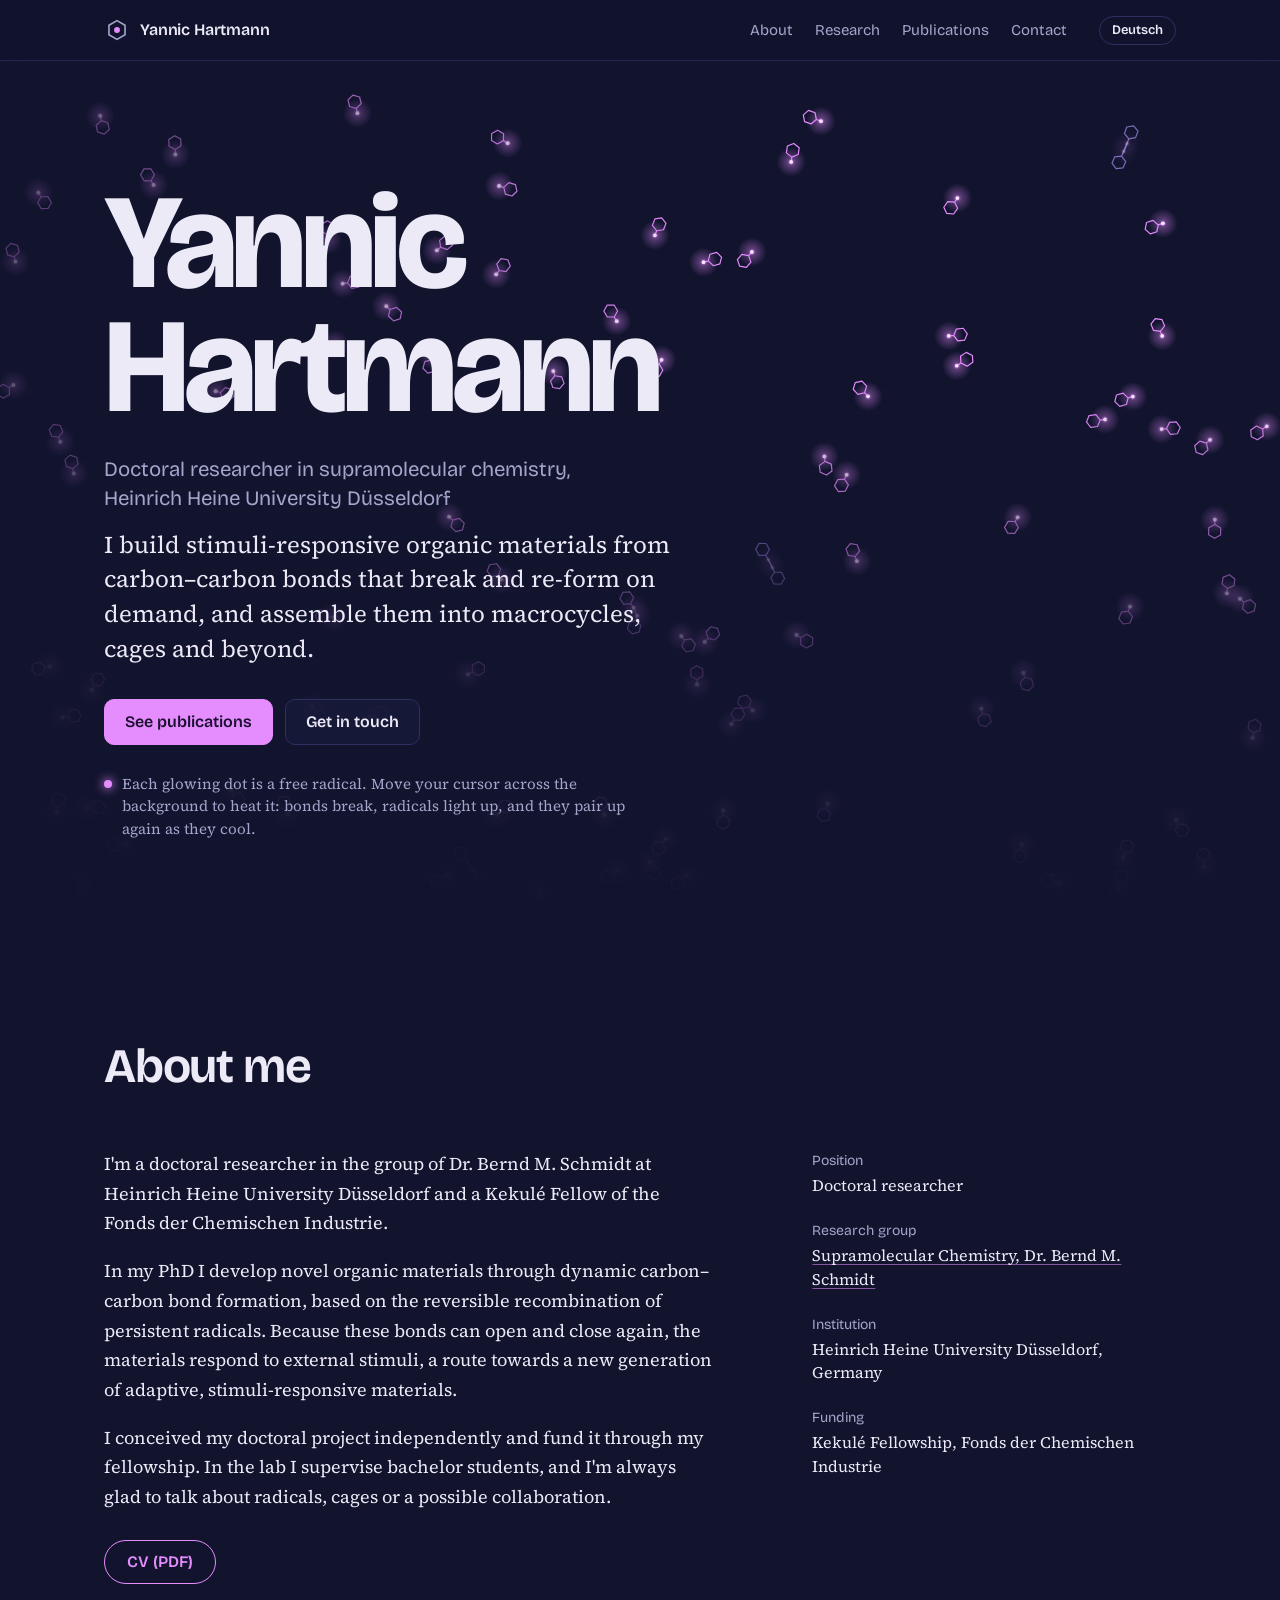
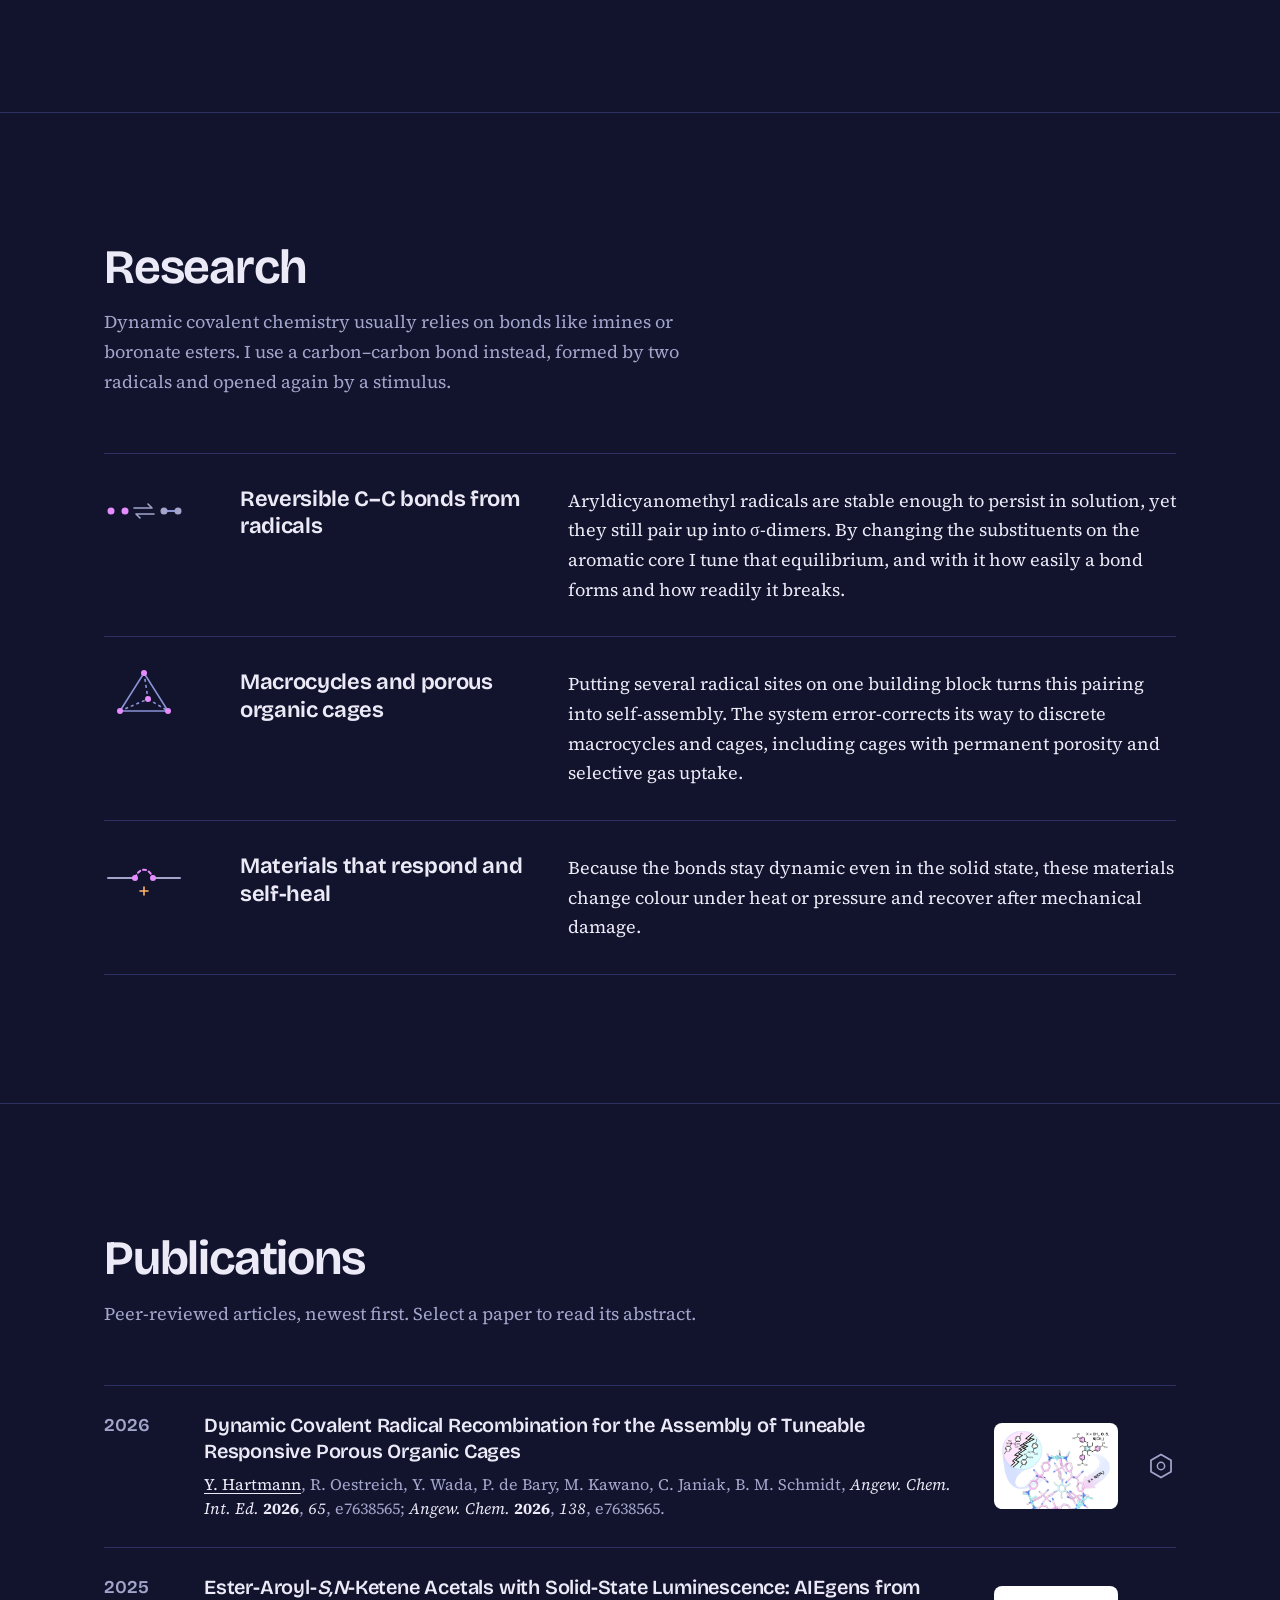
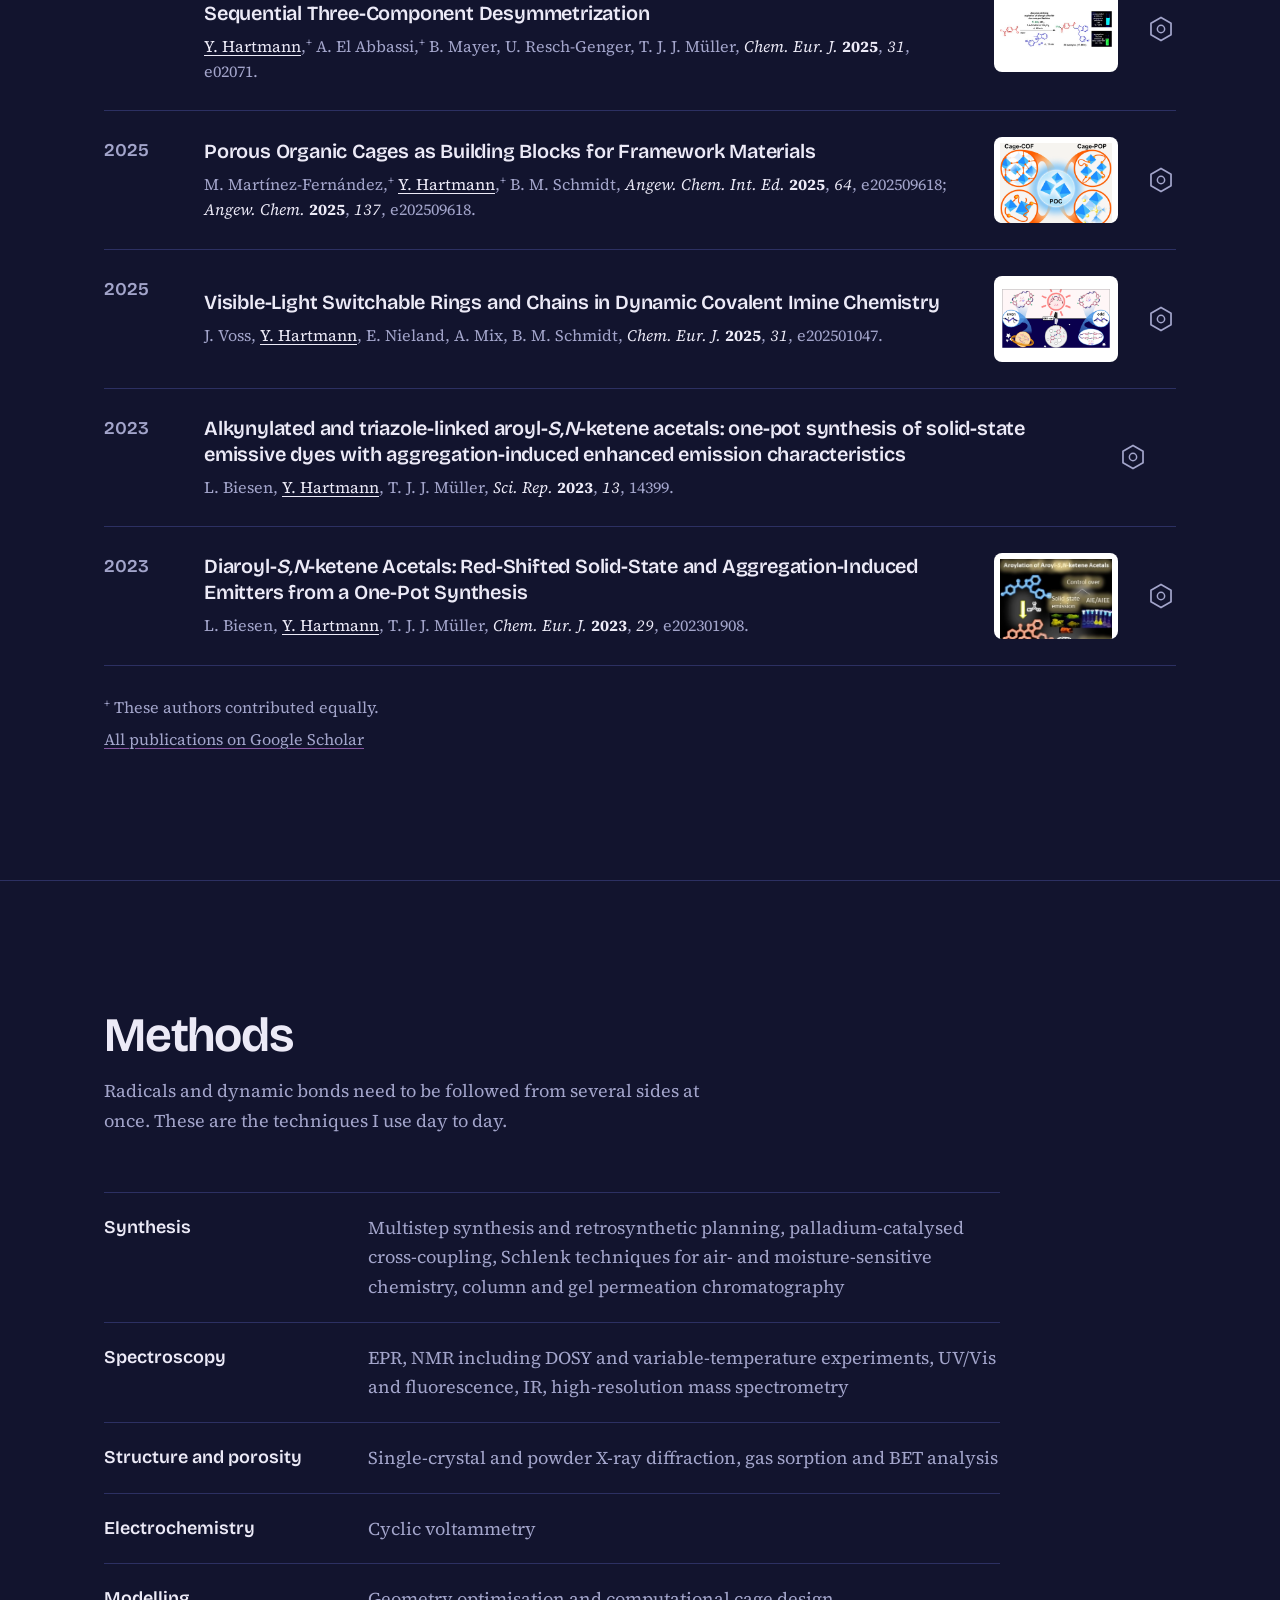
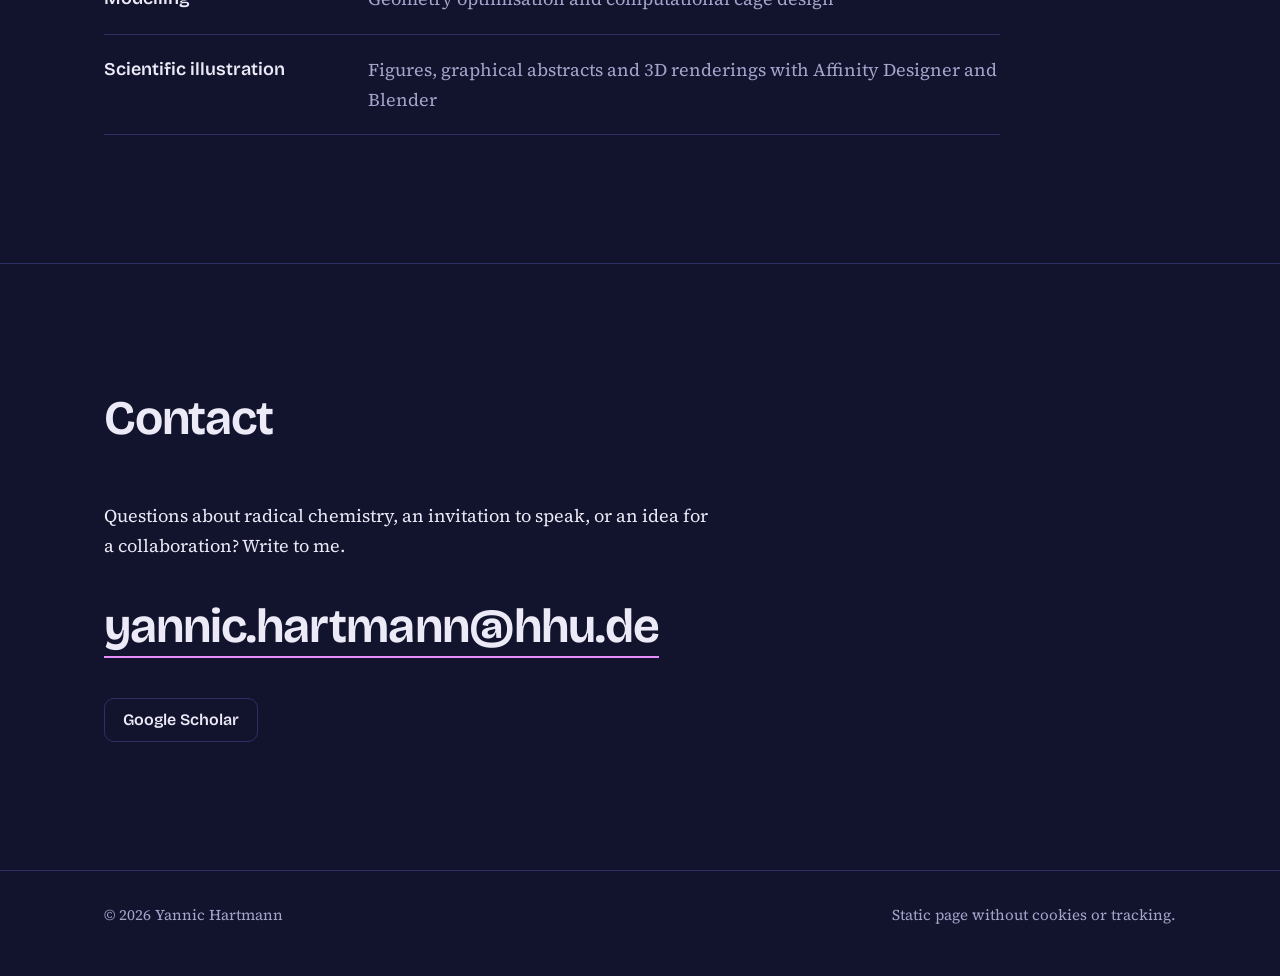
==== commit d39bfb4c: "Rework publications and About section - Publications as an expandable list: abstract, graphical abst" ====
--- a/index.html
+++ b/index.html
@@ -29,16 +29,6 @@
 </script>
 </head>
 <body>
-<svg width="0" height="0" style="position:absolute" aria-hidden="true" focusable="false">
-  <defs>
-    <symbol id="i-doc" viewBox="0 0 32 32"><path d="M8 3.5h11.5L25 9v19.5H8z M19.5 3.5V9H25" fill="none" stroke="currentColor" stroke-width="1.8" stroke-linejoin="round"/></symbol>
-    <symbol id="i-pdf" viewBox="0 0 32 32"><use href="#i-doc"/><text x="16.5" y="22.3" text-anchor="middle" font-family="Bricolage Grotesque, Avenir Next, sans-serif" font-weight="750" font-size="8.2" fill="currentColor">PDF</text></symbol>
-    <symbol id="i-si" viewBox="0 0 32 32"><use href="#i-doc"/><text x="16.5" y="22.6" text-anchor="middle" font-family="Bricolage Grotesque, Avenir Next, sans-serif" font-weight="750" font-size="9.6" fill="currentColor">SI</text></symbol>
-    <symbol id="i-cv" viewBox="0 0 32 32"><use href="#i-doc"/><text x="16.5" y="22.6" text-anchor="middle" font-family="Bricolage Grotesque, Avenir Next, sans-serif" font-weight="750" font-size="9.2" fill="currentColor">CV</text></symbol>
-    <symbol id="i-web" viewBox="0 0 32 32"><g fill="none" stroke="currentColor" stroke-width="1.8"><circle cx="16" cy="16" r="11.5"/><ellipse cx="16" cy="16" rx="5" ry="11.5"/><path d="M4.5 16h23M6.3 10h19.4M6.3 22h19.4"/></g></symbol>
-    <symbol id="i-scholar" viewBox="0 0 32 32"><g fill="none" stroke="currentColor" stroke-width="1.8" stroke-linejoin="round" stroke-linecap="round"><path d="M2.5 12.5L16 6l13.5 6.5L16 19z"/><path d="M8.5 15.6v5.4c0 1.9 3.4 3.6 7.5 3.6s7.5-1.7 7.5-3.6v-5.4"/><path d="M29.5 12.5v7.5"/></g></symbol>
-  </defs>
-</svg>
 <a class="skip" href="#main" data-i18n="skip">Skip to content</a>
 
 <header class="site-header">
@@ -51,7 +41,6 @@
       <a href="#about" data-i18n="nav.about">About</a>
       <a href="#research" data-i18n="nav.research">Research</a>
       <a href="#publications" data-i18n="nav.pubs">Publications</a>
-      <a href="cv/" data-i18n="nav.cv">CV</a>
       <a href="#contact" data-i18n="nav.contact">Contact</a>
     </nav>
     <button class="lang" type="button" id="lang-toggle" aria-label="Auf Deutsch wechseln" lang="de">Deutsch</button>
@@ -84,13 +73,9 @@
       <div class="about-grid">
         <div class="about-text">
           <p data-i18n="about.p1">I'm a doctoral researcher in the group of Dr. Bernd M. Schmidt at Heinrich Heine University Düsseldorf and a Kekulé Fellow of the Fonds der Chemischen Industrie.</p>
-          <p data-i18n="about.p2">My work starts from persistent organic radicals. When two of them meet, they form a carbon–carbon bond; heat or mechanical stress opens it again. That reversibility lets molecules correct their own mistakes as they assemble into macrocycles and porous cages, and it gives the finished materials the ability to change colour, respond to their surroundings and heal after damage.</p>
-          <p data-i18n="about.p3">I studied chemistry at HHU Düsseldorf, finishing my master's degree first in my class, and spent a research stay at Kyoto University's iCeMS with Prof. Aiko Fukazawa working on π-conjugated materials. In 2026 my work received the Angewandte Chemie Poster Award at ISMSC in Bordeaux.</p>
-          <p data-i18n="about.p4">I conceived my doctoral project independently and fund it through my fellowship. In the lab I supervise bachelor students, and I'm always glad to talk about radicals, cages or a possible collaboration.</p>
-          <div class="ico-row">
-            <a class="ico" href="cv/" data-i18n-aria="ico.cv" aria-label="Full curriculum vitae" title="Full curriculum vitae"><svg aria-hidden="true"><use href="#i-cv"/></svg></a>
-            <a class="ico" href="https://scholar.google.com/citations?user=TXHZ7csAAAAJ" data-i18n-aria="ico.scholar" aria-label="Google Scholar profile" title="Google Scholar profile"><svg aria-hidden="true"><use href="#i-scholar"/></svg></a>
-          </div>
+          <p data-i18n="about.p2">In my PhD I develop novel organic materials through dynamic carbon–carbon bond formation, based on the reversible recombination of persistent radicals. Because these bonds can open and close again, the materials respond to external stimuli, a route towards a new generation of adaptive, stimuli-responsive materials.</p>
+          <p data-i18n="about.p3">I conceived my doctoral project independently and fund it through my fellowship. In the lab I supervise bachelor students, and I'm always glad to talk about radicals, cages or a possible collaboration.</p>
+          <a class="btn-fill" href="cv/CV_Hartmann_Yannic.pdf" target="_blank" rel="noopener" data-i18n="about.cv">CV (PDF)</a>
         </div>
         <dl class="facts">
           <div><dt data-i18n="facts.pos">Position</dt><dd data-i18n="facts.posV">Doctoral researcher</dd></div>
@@ -141,7 +126,6 @@
           <p data-i18n="res.p3">Because the bonds stay dynamic even in the solid state, these materials change colour under heat or pressure and recover after mechanical damage.</p>
         </li>
       </ul>
-      <p class="outlook" data-i18n="res.outlook">Next, I'm extending the chemistry to more complex architectures built from several different building blocks, and to extended framework materials.</p>
     </div>
   </section>
 
@@ -149,123 +133,145 @@
     <div class="wrap">
       <div class="section-head">
         <h2 data-i18n="pub.h">Publications</h2>
-        <p data-i18n="pub.intro">Peer-reviewed articles, newest first. All of them are open access: open the PDF, the supporting information, or the article on the publisher's website.</p>
+        <p data-i18n="pub.intro">Peer-reviewed articles, newest first. Select a paper to read its abstract.</p>
       </div>
-    </div>
-    <ol class="pub-rows">
-      <li class="pub-row light" id="pub-6">
-        <div class="wrap">
-          <div class="pub-text">
-          <p class="pub-num">6</p>
-          <h3>Dynamic Covalent Radical Recombination for the Assembly of Tuneable Responsive Porous Organic Cages</h3>
-          <p class="pub-cite"><u>Y. Hartmann</u>, R. Oestreich, Y. Wada, P. de Bary, M. Kawano, C. Janiak, B. M. Schmidt, <i>Angew. Chem. Int. Ed.</i> <b>2026</b>, <i>65</i>, e7638565; <i>Angew. Chem.</i> <b>2026</b>, <i>138</i>, e7638565.</p>
-          <p class="pub-note"><a href="https://www.supramolekularechemie.hhu.de/aktuelle-meldungen/news-detailansicht/dynamic-covalent-radical-recombination-for-the-assembly-of-organic-cages-in-angewandte-chemie" data-i18n="pub.news">Featured in the HHU news</a></p>
-          <div class="pub-icons">
-            <a class="ico" href="https://onlinelibrary.wiley.com/doi/pdf/10.1002/anie.7638565" data-i18n-aria="ico.pdf" aria-label="PDF of the article" title="PDF of the article"><svg aria-hidden="true"><use href="#i-pdf"/></svg></a>
-            <a class="ico" href="https://onlinelibrary.wiley.com/action/downloadSupplement?doi=10.1002%2Fanie.7638565&amp;file=anie72547-sup-0001-SuppMat.pdf" data-i18n-aria="ico.si" aria-label="Supporting information (PDF)" title="Supporting information (PDF)"><svg aria-hidden="true"><use href="#i-si"/></svg></a>
-            <a class="ico" href="https://doi.org/10.1002/anie.7638565" data-i18n-aria="ico.web" aria-label="Article on the publisher's website" title="Article on the publisher's website"><svg aria-hidden="true"><use href="#i-web"/></svg></a>
-          </div>
-          </div>
-          <figure class="pub-figure">
-            <div class="pub-frame"><img src="assets/pubs/2026-angew-cages.png" width="400" height="330" alt="Graphical abstract: a tetrahedral porous organic cage assembled from aryldicyanomethyl radical building blocks" loading="lazy" decoding="async"></div>
-            <figcaption>Graphical abstract © 2026 The Authors. <i>Angew. Chem. Int. Ed.</i>, Wiley-VCH. CC BY 4.0.</figcaption>
-          </figure>
-        </div>
+      <ol class="pubs-list">
+      <li class="pub">
+        <details class="pub-d" id="pub-6">
+          <summary>
+            <span class="pub-year">2026</span>
+            <span class="pub-head">
+              <h3 class="pub-title">Dynamic Covalent Radical Recombination for the Assembly of Tuneable Responsive Porous Organic Cages</h3>
+              <span class="pub-cite"><u>Y. Hartmann</u>, R. Oestreich, Y. Wada, P. de Bary, M. Kawano, C. Janiak, B. M. Schmidt, <i>Angew. Chem. Int. Ed.</i> <b>2026</b>, <i>65</i>, e7638565; <i>Angew. Chem.</i> <b>2026</b>, <i>138</i>, e7638565.</span>
+            </span>
+            <span class="pub-thumb"><img src="assets/pubs/2026-angew-cages.webp" alt="" loading="lazy" decoding="async"></span>
+            <span class="pub-toggle"><svg viewBox="0 0 28 28" aria-hidden="true"><path class="hx" d="M14 3.2l9.35 5.4v10.8L14 24.8l-9.35-5.4V8.6z"/><circle class="dot" cx="14" cy="14" r="3.4"/></svg></span>
+          </summary>
+          <div class="pub-body has-fig">
+          <div class="pub-abs">
+            <p class="pub-label" data-i18n="pub.abstract">Abstract</p>
+            <p>The construction of discrete organic cages via radical recombination offers a powerful yet underexplored route toward <i>stimuli</i>-responsive, C–C-linked molecular architectures. Here, we introduce aryldicyanomethyl radical dynamic covalent chemistry as a general strategy for the controlled assembly of porous organic cages. Systematic variation of a single substituent governs both radical and σ-bond stability as well as the resulting cage geometry, enabling precise, substituent-dependent control over cage topology and responsiveness. A thiophenoxy-substituted monomer <b>S</b> selectively affords a discrete Tri<sup>2</sup> dimer in 99% yield, whereas the <i>N</i>-methylaniline-substituted analogue <b>N</b> forms the tetrahedral Tri<sup>4</sup> tetramer in 83% yield. <b>N<sup>4</sup></b> possesses permanent porosity and pronounced selectivity for CO<sub>2</sub> and H<sub>2</sub> over CH<sub>4</sub> and N<sub>2</sub>, as confirmed by gas sorption experiments, arising from narrow pore apertures and strong host–guest interactions. Both cages display reversible mechano- and thermochromic behaviour. Moreover, the combination of a highly dynamic bond formation process with three-dimensional preorganisation of the cage enables efficient self-healing, which is markedly accelerated upon exposure to THF vapour. Collectively, these results establish radical recombination as an unexplored dynamic covalent motif for the synthesis of responsive organic cage architectures, enabling substituent-dependent fine-tuning of topology, stability, and material function through simple substituent modification.</p>
+            <a class="btn-fill" href="https://doi.org/10.1002/anie.7638565" target="_blank" rel="noopener" data-i18n="pub.read">Read the paper</a>
+            <p class="pub-credit">Abstract and graphical abstract © 2026 The Authors, <i>Angew. Chem. Int. Ed.</i>, Wiley-VCH, CC BY 4.0.</p>
+          </div>
+          <figure class="pub-fig"><img src="assets/pubs/2026-angew-cages.webp" width="1400" height="1160" alt="Graphical abstract: a tetrahedral porous organic cage assembled from aryldicyanomethyl radical building blocks" loading="lazy" decoding="async"></figure>
+          </div>
+        </details>
       </li>
-      <li class="pub-row dark" id="pub-5">
-        <div class="wrap">
-          <div class="pub-text">
-          <p class="pub-num">5</p>
-          <h3>Ester-Aroyl-<i>S,N</i>-Ketene Acetals with Solid-State Luminescence: AIEgens from Sequential Three-Component Desymmetrization</h3>
-          <p class="pub-cite"><u>Y. Hartmann</u>,<sup>+</sup> A. El Abbassi,<sup>+</sup> B. Mayer, U. Resch-Genger, T. J. J. Müller, <i>Chem. Eur. J.</i> <b>2025</b>, <i>31</i>, e02071.</p>
-          <div class="pub-icons">
-            <a class="ico" href="https://chemistry-europe.onlinelibrary.wiley.com/doi/pdf/10.1002/chem.202502071" data-i18n-aria="ico.pdf" aria-label="PDF of the article" title="PDF of the article"><svg aria-hidden="true"><use href="#i-pdf"/></svg></a>
-            <a class="ico" href="https://chemistry-europe.onlinelibrary.wiley.com/action/downloadSupplement?doi=10.1002%2Fchem.202502071&amp;file=chem70186-sup-0001-SuppMat.pdf" data-i18n-aria="ico.si" aria-label="Supporting information (PDF)" title="Supporting information (PDF)"><svg aria-hidden="true"><use href="#i-si"/></svg></a>
-            <a class="ico" href="https://doi.org/10.1002/chem.202502071" data-i18n-aria="ico.web" aria-label="Article on the publisher's website" title="Article on the publisher's website"><svg aria-hidden="true"><use href="#i-web"/></svg></a>
-          </div>
-          </div>
-          <figure class="pub-figure">
-            <div class="pub-frame"><img src="assets/pubs/2025-chem-aiegens.jpg" width="394" height="127" alt="Graphical abstract: one-pot desymmetrising synthesis of ester-aroyl-S,N-ketene acetals with aggregation-induced emission" loading="lazy" decoding="async"></div>
-            <figcaption>Graphical abstract © 2025 The Authors. <i>Chem. Eur. J.</i>, Wiley-VCH. CC BY 4.0.</figcaption>
-          </figure>
-        </div>
+      <li class="pub">
+        <details class="pub-d" id="pub-5">
+          <summary>
+            <span class="pub-year">2025</span>
+            <span class="pub-head">
+              <h3 class="pub-title">Ester-Aroyl-<i>S,N</i>-Ketene Acetals with Solid-State Luminescence: AIEgens from Sequential Three-Component Desymmetrization</h3>
+              <span class="pub-cite"><u>Y. Hartmann</u>,<sup>+</sup> A. El Abbassi,<sup>+</sup> B. Mayer, U. Resch-Genger, T. J. J. Müller, <i>Chem. Eur. J.</i> <b>2025</b>, <i>31</i>, e02071.</span>
+            </span>
+            <span class="pub-thumb"><img src="assets/pubs/2025-chem-aiegens.webp" alt="" loading="lazy" decoding="async"></span>
+            <span class="pub-toggle"><svg viewBox="0 0 28 28" aria-hidden="true"><path class="hx" d="M14 3.2l9.35 5.4v10.8L14 24.8l-9.35-5.4V8.6z"/><circle class="dot" cx="14" cy="14" r="3.4"/></svg></span>
+          </summary>
+          <div class="pub-body has-fig">
+          <div class="pub-abs">
+            <p class="pub-label" data-i18n="pub.abstract">Abstract</p>
+            <p>Di(hetero)aroyl dichlorides are desymmetrized upon sequential reaction with alcohols and 2-methyl <i>N</i>-benzyl thiazolium salts within the course of a one-pot three-component reaction yielding ester-substituted aroyl-<i>S,N</i>-ketene acetals under mild conditions in good yields. A prerequisite for the concise one-pot process is the different nucleophilicity of the alcohols and in situ generated <i>S,N</i>-ketene acetals. The resulting compounds are merocyanines with dominant charge-transfer absorption bands which are fluorescent in the solid state, but not in solution. In water/ethanol solvent mixtures of increasing water content, the water-insoluble dyes display typical aggregation-induced emission (AIE) characteristics. The water fraction inducing AIE as well as the emission color, and fluorescence quantum yield (Φ<sub>f</sub>) of the aggregated dyes can be controlled by the alcohol part of the ester moiety. Encapsulation into polystyrene nanoparticles can lead to a considerable increase of the fluorescence quantum yield Φ<sub>f</sub> to 30% as shown for a representatively chosen dye revealing the highest Φ<sub>f</sub> of 11% within the dye series in the water/ethanol mixtures and enabling the usage of these dyes as fluorescent reporters in aqueous environments.</p>
+            <a class="btn-fill" href="https://doi.org/10.1002/chem.202502071" target="_blank" rel="noopener" data-i18n="pub.read">Read the paper</a>
+            <p class="pub-credit">Abstract and graphical abstract © 2025 The Authors, <i>Chem. Eur. J.</i>, Wiley-VCH, CC BY 4.0.</p>
+          </div>
+          <figure class="pub-fig"><img src="assets/pubs/2025-chem-aiegens.webp" width="394" height="127" alt="Graphical abstract: one-pot desymmetrising synthesis of ester-aroyl-S,N-ketene acetals with aggregation-induced emission" loading="lazy" decoding="async"></figure>
+          </div>
+        </details>
       </li>
-      <li class="pub-row light" id="pub-4">
-        <div class="wrap">
-          <div class="pub-text">
-          <p class="pub-num">4</p>
-          <h3>Porous Organic Cages as Building Blocks for Framework Materials</h3>
-          <p class="pub-cite">M. Martínez-Fernández,<sup>+</sup> <u>Y. Hartmann</u>,<sup>+</sup> B. M. Schmidt, <i>Angew. Chem. Int. Ed.</i> <b>2025</b>, <i>64</i>, e202509618; <i>Angew. Chem.</i> <b>2025</b>, <i>137</i>, e202509618.</p>
-          <div class="pub-icons">
-            <a class="ico" href="https://onlinelibrary.wiley.com/doi/pdf/10.1002/anie.202509618" data-i18n-aria="ico.pdf" aria-label="PDF of the article" title="PDF of the article"><svg aria-hidden="true"><use href="#i-pdf"/></svg></a>
-            <a class="ico" href="https://doi.org/10.1002/anie.202509618" data-i18n-aria="ico.web" aria-label="Article on the publisher's website" title="Article on the publisher's website"><svg aria-hidden="true"><use href="#i-web"/></svg></a>
-          </div>
-          </div>
-          <figure class="pub-figure">
-            <div class="pub-frame"><img src="assets/pubs/2025-angew-review.png" width="394" height="320" alt="Graphical abstract: porous organic cages linked into cage-COFs, cage-MOFs, cage-POPs and cage-polymer materials" loading="lazy" decoding="async"></div>
-            <figcaption>Graphical abstract © 2025 The Authors. <i>Angew. Chem. Int. Ed.</i>, Wiley-VCH. CC BY 4.0.</figcaption>
-          </figure>
-        </div>
+      <li class="pub">
+        <details class="pub-d" id="pub-4">
+          <summary>
+            <span class="pub-year">2025</span>
+            <span class="pub-head">
+              <h3 class="pub-title">Porous Organic Cages as Building Blocks for Framework Materials</h3>
+              <span class="pub-cite">M. Martínez-Fernández,<sup>+</sup> <u>Y. Hartmann</u>,<sup>+</sup> B. M. Schmidt, <i>Angew. Chem. Int. Ed.</i> <b>2025</b>, <i>64</i>, e202509618; <i>Angew. Chem.</i> <b>2025</b>, <i>137</i>, e202509618.</span>
+            </span>
+            <span class="pub-thumb"><img src="assets/pubs/2025-angew-review.webp" alt="" loading="lazy" decoding="async"></span>
+            <span class="pub-toggle"><svg viewBox="0 0 28 28" aria-hidden="true"><path class="hx" d="M14 3.2l9.35 5.4v10.8L14 24.8l-9.35-5.4V8.6z"/><circle class="dot" cx="14" cy="14" r="3.4"/></svg></span>
+          </summary>
+          <div class="pub-body has-fig">
+          <div class="pub-abs">
+            <p class="pub-label" data-i18n="pub.abstract">Abstract</p>
+            <p>Confined nanospaces play a fundamental role in nature, inspiring synthetic analogues that emulate biological precision and efficiency. Among these, porous crystalline materials such as covalent organic frameworks (COFs), metal-organic frameworks (MOFs), and molecular cage compounds have emerged as powerful platforms for catalysis, separation, and energy storage. Recent developments highlight the potential of porous organic cages (POCs) as modular building blocks for the construction of advanced materials. In this Minireview, their integration into extended frameworks, such as Cage-COFs and Cage-MOFs, is described, as they allow precise control over porosity and enhance chemical robustness. These hybrids merge the structural regularity of COFs with the discrete functionality of cages, enabling the design of lightweight, hierarchically organised materials. In addition, cage-containing polymers and supramolecular frameworks are discussed. Collectively, these developments position POCs as versatile synthons for next-generation porous materials, unlocking pathways toward functional, adaptive, and recyclable architectures.</p>
+            <a class="btn-fill" href="https://doi.org/10.1002/anie.202509618" target="_blank" rel="noopener" data-i18n="pub.read">Read the paper</a>
+            <p class="pub-credit">Abstract and graphical abstract © 2025 The Authors, <i>Angew. Chem. Int. Ed.</i>, Wiley-VCH, CC BY 4.0.</p>
+          </div>
+          <figure class="pub-fig"><img src="assets/pubs/2025-angew-review.webp" width="1400" height="1144" alt="Graphical abstract: porous organic cages linked into cage-COFs, cage-MOFs, cage-POPs and cage-polymer materials" loading="lazy" decoding="async"></figure>
+          </div>
+        </details>
       </li>
-      <li class="pub-row dark" id="pub-3">
-        <div class="wrap">
-          <div class="pub-text">
-          <p class="pub-num">3</p>
-          <h3>Visible-Light Switchable Rings and Chains in Dynamic Covalent Imine Chemistry</h3>
-          <p class="pub-cite">J. Voss, <u>Y. Hartmann</u>, E. Nieland, A. Mix, B. M. Schmidt, <i>Chem. Eur. J.</i> <b>2025</b>, <i>31</i>, e202501047.</p>
-          <div class="pub-icons">
-            <a class="ico" href="https://chemistry-europe.onlinelibrary.wiley.com/doi/pdf/10.1002/chem.202501047" data-i18n-aria="ico.pdf" aria-label="PDF of the article" title="PDF of the article"><svg aria-hidden="true"><use href="#i-pdf"/></svg></a>
-            <a class="ico" href="https://chemistry-europe.onlinelibrary.wiley.com/action/downloadSupplement?doi=10.1002%2Fchem.202501047&amp;file=chem202501047-sup-0001-SuppMat.pdf" data-i18n-aria="ico.si" aria-label="Supporting information (PDF)" title="Supporting information (PDF)"><svg aria-hidden="true"><use href="#i-si"/></svg></a>
-            <a class="ico" href="https://doi.org/10.1002/chem.202501047" data-i18n-aria="ico.web" aria-label="Article on the publisher's website" title="Article on the publisher's website"><svg aria-hidden="true"><use href="#i-web"/></svg></a>
-          </div>
-          </div>
-          <figure class="pub-figure">
-            <div class="pub-frame"><img src="assets/pubs/2025-chem-imine.jpg" width="394" height="215" alt="Graphical abstract: imine macrocycles and chains interconverting under red light" loading="lazy" decoding="async"></div>
-            <figcaption>Graphical abstract © 2025 The Authors. <i>Chem. Eur. J.</i>, Wiley-VCH. CC BY 4.0.</figcaption>
-          </figure>
-        </div>
+      <li class="pub">
+        <details class="pub-d" id="pub-3">
+          <summary>
+            <span class="pub-year">2025</span>
+            <span class="pub-head">
+              <h3 class="pub-title">Visible-Light Switchable Rings and Chains in Dynamic Covalent Imine Chemistry</h3>
+              <span class="pub-cite">J. Voss, <u>Y. Hartmann</u>, E. Nieland, A. Mix, B. M. Schmidt, <i>Chem. Eur. J.</i> <b>2025</b>, <i>31</i>, e202501047.</span>
+            </span>
+            <span class="pub-thumb"><img src="assets/pubs/2025-chem-imine.webp" alt="" loading="lazy" decoding="async"></span>
+            <span class="pub-toggle"><svg viewBox="0 0 28 28" aria-hidden="true"><path class="hx" d="M14 3.2l9.35 5.4v10.8L14 24.8l-9.35-5.4V8.6z"/><circle class="dot" cx="14" cy="14" r="3.4"/></svg></span>
+          </summary>
+          <div class="pub-body has-fig">
+          <div class="pub-abs">
+            <p class="pub-label" data-i18n="pub.abstract">Abstract</p>
+            <p>The self-assembly of red-light switchable, functionalised <i>ortho</i>-difluoroazobenzene isomers <i>E</i>-/<i>Z</i>-<b>A</b> with aliphatic diamines exhibits an alternating match/mismatch behaviour depending on the diamine's chain length. While even-numbered diamines exclusively form imine macrocycles with the <i>Z</i>-configured azobenzene isomer, odd-numbered diamines form photoswitchable, defined macrocycles. The formation of <i>Z</i>,<i>Z</i>-<b>A<sup>2</sup>X<sup>2</sup></b>-type macrocycles was demonstrated with butane-1,4- (<b>B</b>) and hexane-1,6-diamine (<b>H</b>), while additionally <i>E</i>,<i>E</i>-<b>A<sup>2</sup>X<sup>2</sup></b>-type macrocycles were obtained with propane-1,3- (<b>Pr</b>), pentane-1,5-diamine (<b>Pe</b>), and diethylene glycol bisamine (<b>O</b>), validated by single-crystal X-ray structures of <i>E</i>,<i>E</i>-<b>A<sup>2</sup>Pr<sup>2</sup></b> and <i>E</i>,<i>E</i>-<b>A<sup>2</sup>O<sup>2</sup></b>. The observed reactivity differences arise from the preferred conformations of the flexible diamines in solution, which alternate predictably with odd and even numbers of methylene groups, investigated by <sup>19</sup>F-DOSY NMR experiments, MALDI-MS measurements, and UV/Vis spectroscopy. These findings provide detailed insight into photoresponsive self-assembled systems and highlight the potential of azobenzenes in dynamic covalent chemistry, offering new opportunities for controlling structure and function in adaptive materials.</p>
+            <a class="btn-fill" href="https://doi.org/10.1002/chem.202501047" target="_blank" rel="noopener" data-i18n="pub.read">Read the paper</a>
+            <p class="pub-credit">Abstract and graphical abstract © 2025 The Authors, <i>Chem. Eur. J.</i>, Wiley-VCH, CC BY 4.0.</p>
+          </div>
+          <figure class="pub-fig"><img src="assets/pubs/2025-chem-imine.webp" width="1400" height="788" alt="Graphical abstract: red-light switchable azobenzene dialdehyde forming imine macrocycles with even- and odd-numbered diamines" loading="lazy" decoding="async"></figure>
+          </div>
+        </details>
       </li>
-      <li class="pub-row light" id="pub-2">
-        <div class="wrap">
-          <div class="pub-text">
-          <p class="pub-num">2</p>
-          <h3>Alkynylated and triazole-linked aroyl-<i>S,N</i>-ketene acetals: one-pot synthesis of solid-state emissive dyes with aggregation-induced enhanced emission characteristics</h3>
-          <p class="pub-cite">L. Biesen, <u>Y. Hartmann</u>, T. J. J. Müller, <i>Sci. Rep.</i> <b>2023</b>, <i>13</i>, 14399.</p>
-          <div class="pub-icons">
-            <a class="ico" href="https://www.nature.com/articles/s41598-023-41146-w.pdf" data-i18n-aria="ico.pdf" aria-label="PDF of the article" title="PDF of the article"><svg aria-hidden="true"><use href="#i-pdf"/></svg></a>
-            <a class="ico" href="https://static-content.springer.com/esm/art%3A10.1038%2Fs41598-023-41146-w/MediaObjects/41598_2023_41146_MOESM1_ESM.pdf" data-i18n-aria="ico.si" aria-label="Supporting information (PDF)" title="Supporting information (PDF)"><svg aria-hidden="true"><use href="#i-si"/></svg></a>
-            <a class="ico" href="https://doi.org/10.1038/s41598-023-41146-w" data-i18n-aria="ico.web" aria-label="Article on the publisher's website" title="Article on the publisher's website"><svg aria-hidden="true"><use href="#i-web"/></svg></a>
-          </div>
-          </div>
-          <figure class="pub-figure">
-            <div class="pub-frame"><img src="assets/pubs/2023-sci-rep.png" width="1120" height="300" alt="Reaction scheme: Sonogashira coupling of iodo-substituted aroyl-S,N-ketene acetals to alkynylated dyes" loading="lazy" decoding="async"></div>
-            <figcaption>Reaction scheme cropped from Fig. 1, © 2023 The Authors. <i>Sci. Rep.</i>, Springer Nature. CC BY 4.0.</figcaption>
-          </figure>
-        </div>
+      <li class="pub">
+        <details class="pub-d" id="pub-2">
+          <summary>
+            <span class="pub-year">2023</span>
+            <span class="pub-head">
+              <h3 class="pub-title">Alkynylated and triazole-linked aroyl-<i>S,N</i>-ketene acetals: one-pot synthesis of solid-state emissive dyes with aggregation-induced enhanced emission characteristics</h3>
+              <span class="pub-cite">L. Biesen, <u>Y. Hartmann</u>, T. J. J. Müller, <i>Sci. Rep.</i> <b>2023</b>, <i>13</i>, 14399.</span>
+            </span>
+            
+            <span class="pub-toggle"><svg viewBox="0 0 28 28" aria-hidden="true"><path class="hx" d="M14 3.2l9.35 5.4v10.8L14 24.8l-9.35-5.4V8.6z"/><circle class="dot" cx="14" cy="14" r="3.4"/></svg></span>
+          </summary>
+          <div class="pub-body">
+          <div class="pub-abs">
+            <p class="pub-label" data-i18n="pub.abstract">Abstract</p>
+            <p>Alkynylated aroyl-<i>S,N</i>-ketene acetals are readily synthesized in mostly excellent yields by a Sonogashira reaction resulting in a substance library of more than 20 examples. Upon expansion of the reaction sequence by deprotection and concatenating of the copper-click reaction in a one-pot fashion, a library of 11 triazole-ligated aroyl-<i>S,N</i>-ketene acetals is readily accessible. All derivatives show pronounced solid-state emission and aggregation-induced emission properties depending on the nature of the alkynyl or the triazole substituents.</p>
+            <a class="btn-fill" href="https://doi.org/10.1038/s41598-023-41146-w" target="_blank" rel="noopener" data-i18n="pub.read">Read the paper</a>
+            <p class="pub-credit">Abstract © 2023 The Authors, <i>Sci. Rep.</i>, Springer Nature, CC BY 4.0.</p>
+          </div>
+          </div>
+        </details>
       </li>
-      <li class="pub-row dark" id="pub-1">
-        <div class="wrap">
-          <div class="pub-text">
-          <p class="pub-num">1</p>
-          <h3>Diaroyl-<i>S,N</i>-ketene Acetals: Red-Shifted Solid-State and Aggregation-Induced Emitters from a One-Pot Synthesis</h3>
-          <p class="pub-cite">L. Biesen, <u>Y. Hartmann</u>, T. J. J. Müller, <i>Chem. Eur. J.</i> <b>2023</b>, <i>29</i>, e202301908.</p>
-          <div class="pub-icons">
-            <a class="ico" href="https://chemistry-europe.onlinelibrary.wiley.com/doi/pdf/10.1002/chem.202301908" data-i18n-aria="ico.pdf" aria-label="PDF of the article" title="PDF of the article"><svg aria-hidden="true"><use href="#i-pdf"/></svg></a>
-            <a class="ico" href="https://chemistry-europe.onlinelibrary.wiley.com/action/downloadSupplement?doi=10.1002%2Fchem.202301908&amp;file=chem202301908-sup-0001-misc_information.pdf" data-i18n-aria="ico.si" aria-label="Supporting information (PDF)" title="Supporting information (PDF)"><svg aria-hidden="true"><use href="#i-si"/></svg></a>
-            <a class="ico" href="https://doi.org/10.1002/chem.202301908" data-i18n-aria="ico.web" aria-label="Article on the publisher's website" title="Article on the publisher's website"><svg aria-hidden="true"><use href="#i-web"/></svg></a>
-          </div>
-          </div>
-          <figure class="pub-figure">
-            <div class="pub-frame"><img src="assets/pubs/2023-chem-diaroyl.jpg" width="624" height="567" alt="Graphical abstract: aroylation of aroyl-S,N-ketene acetals gives red-shifted solid-state and AIE emitters" loading="lazy" decoding="async"></div>
-            <figcaption>Graphical abstract © 2023 The Authors. <i>Chem. Eur. J.</i>, Wiley-VCH. CC BY-NC-ND 4.0.</figcaption>
-          </figure>
-        </div>
+      <li class="pub">
+        <details class="pub-d" id="pub-1">
+          <summary>
+            <span class="pub-year">2023</span>
+            <span class="pub-head">
+              <h3 class="pub-title">Diaroyl-<i>S,N</i>-ketene Acetals: Red-Shifted Solid-State and Aggregation-Induced Emitters from a One-Pot Synthesis</h3>
+              <span class="pub-cite">L. Biesen, <u>Y. Hartmann</u>, T. J. J. Müller, <i>Chem. Eur. J.</i> <b>2023</b>, <i>29</i>, e202301908.</span>
+            </span>
+            <span class="pub-thumb"><img src="assets/pubs/2023-chem-diaroyl.webp" alt="" loading="lazy" decoding="async"></span>
+            <span class="pub-toggle"><svg viewBox="0 0 28 28" aria-hidden="true"><path class="hx" d="M14 3.2l9.35 5.4v10.8L14 24.8l-9.35-5.4V8.6z"/><circle class="dot" cx="14" cy="14" r="3.4"/></svg></span>
+          </summary>
+          <div class="pub-body has-fig">
+          <div class="pub-abs">
+            <p class="pub-label" data-i18n="pub.abstract">Abstract</p>
+            <p>Symmetric and unsymmetric diaroyl-<i>S,N</i>-ketene acetals can be readily accessed in consecutive syntheses in good to excellent yields by exploiting the inherent nucleophilic character of the methine position. Different aroyl-<i>S,N</i>-ketene acetals as well as acid chlorides yield a library of 19 diaroyl compounds with substitution and linker pattern-tunable emission properties, leading to a significant red-shift of emission in the solid and aggregated state, which was thoroughly investigated. Additionally, the stability of the luminescent aggregates is highly increased. In a follow-up one-pot procedure, pyrazolo-<i>S,N</i>-ketene acetals can easily be accessed employing a nucleophilic cyclocondensation.</p>
+            <a class="btn-fill" href="https://doi.org/10.1002/chem.202301908" target="_blank" rel="noopener" data-i18n="pub.read">Read the paper</a>
+            <p class="pub-credit">Abstract and graphical abstract © 2023 The Authors, <i>Chem. Eur. J.</i>, Wiley-VCH, CC BY-NC-ND 4.0.</p>
+          </div>
+          <figure class="pub-fig"><img src="assets/pubs/2023-chem-diaroyl.webp" width="500" height="454" alt="Graphical abstract: aroylation of aroyl-S,N-ketene acetals gives red-shifted solid-state and AIE emitters" loading="lazy" decoding="async"></figure>
+          </div>
+        </details>
       </li>
-    </ol>
-    <div class="wrap pubs-foot">
-      <span data-i18n="pub.legend"><sup>+</sup> These authors contributed equally.</span>
-      <span data-i18n="pub.license">Graphical abstracts are reproduced under the Creative Commons licences of the open-access articles; credits below each image.</span>
-      <span><a href="https://scholar.google.com/citations?user=TXHZ7csAAAAJ" data-i18n="pub.scholar">All publications on Google Scholar</a></span>
+      </ol>
+      <div class="pubs-foot">
+        <span data-i18n="pub.legend"><sup>+</sup> These authors contributed equally.</span>
+        <span><a href="https://scholar.google.com/citations?user=TXHZ7csAAAAJ" target="_blank" rel="noopener" data-i18n="pub.scholar">All publications on Google Scholar</a></span>
+      </div>
     </div>
   </section>
 
@@ -319,7 +325,6 @@
     "nav.about": "Über mich",
     "nav.research": "Forschung",
     "nav.pubs": "Publikationen",
-    "nav.cv": "Lebenslauf",
     "nav.contact": "Kontakt",
     "hero.role": "Doktorand in der Supramolekularen Chemie, Heinrich-Heine-Universität Düsseldorf",
     "hero.lead": "Ich entwickle stimuli-responsive organische Materialien aus Kohlenstoff–Kohlenstoff-Bindungen, die auf Kommando brechen und sich neu bilden – und baue daraus Makrozyklen, Käfige und mehr.",
@@ -329,14 +334,9 @@
     "hero.hintTouch": "Jeder leuchtende Punkt ist ein freies Radikal. Wischen Sie über den Hintergrund, um ihn zu erhitzen: Bindungen brechen, Radikale leuchten auf und finden beim Abkühlen wieder zusammen.",
     "about.h": "Über mich",
     "about.p1": "Ich bin Doktorand im Arbeitskreis von Dr. Bernd M. Schmidt an der Heinrich-Heine-Universität Düsseldorf und Kekulé-Stipendiat des Fonds der Chemischen Industrie.",
-    "about.p2": "Ausgangspunkt meiner Arbeit sind persistente organische Radikale. Treffen zwei von ihnen aufeinander, bilden sie eine Kohlenstoff–Kohlenstoff-Bindung; Wärme oder mechanische Belastung öffnen sie wieder. Durch diese Reversibilität korrigieren Moleküle ihre eigenen Fehler, während sie sich zu Makrozyklen und porösen Käfigen zusammenlagern – und die fertigen Materialien können ihre Farbe ändern, auf ihre Umgebung reagieren und sich nach Beschädigung selbst heilen.",
-    "about.p3": "Ich habe an der HHU Düsseldorf Chemie studiert, meinen Master als Jahrgangsbester abgeschlossen und während eines Forschungsaufenthalts am iCeMS der Universität Kyoto bei Prof. Aiko Fukazawa an π-konjugierten Materialien gearbeitet. 2026 wurde meine Arbeit auf der ISMSC in Bordeaux mit dem Angewandte Chemie Poster Award ausgezeichnet.",
-    "about.p4": "Mein Promotionsprojekt habe ich eigenständig konzipiert und finanziere es über mein Stipendium. Im Labor betreue ich Bachelorstudierende und spreche jederzeit gern über Radikale, Käfige oder eine mögliche Kooperation.",
-    "ico.cv": "Ausführlicher Lebenslauf",
-    "ico.scholar": "Google-Scholar-Profil",
-    "ico.pdf": "PDF des Artikels",
-    "ico.si": "Supporting Information (PDF)",
-    "ico.web": "Artikel auf der Verlagsseite",
+    "about.p2": "In meiner Promotion entwickle ich neuartige organische Materialien über dynamische Kohlenstoff–Kohlenstoff-Bindungsknüpfung, basierend auf der reversiblen Rekombination persistenter Radikale. Weil sich diese Bindungen öffnen und wieder schließen können, reagieren die Materialien auf äußere Reize – ein Weg zu einer neuen Generation adaptiver, stimuli-responsiver Materialien.",
+    "about.p3": "Mein Promotionsprojekt habe ich eigenständig konzipiert und finanziere es über mein Stipendium. Im Labor betreue ich Bachelorstudierende und spreche jederzeit gern über Radikale, Käfige oder eine mögliche Kooperation.",
+    "about.cv": "Lebenslauf (PDF)",
     "facts.pos": "Position",
     "facts.posV": "Doktorand",
     "facts.group": "Arbeitskreis",
@@ -353,12 +353,11 @@
     "res.p2": "Mehrere Radikalzentren in einem Baustein machen aus dieser Paarung eine Selbstorganisation. Das System korrigiert seine Fehler selbst und findet zu definierten Makrozyklen und Käfigen, darunter Käfige mit permanenter Porosität und selektiver Gasaufnahme.",
     "res.t3": "Materialien, die reagieren und sich selbst heilen",
     "res.p3": "Weil die Bindungen auch im Festkörper dynamisch bleiben, ändern diese Materialien unter Wärme oder Druck ihre Farbe und erholen sich nach mechanischer Beschädigung.",
-    "res.outlook": "Als Nächstes übertrage ich die Chemie auf komplexere Architekturen aus mehreren unterschiedlichen Bausteinen und auf ausgedehnte Gerüstmaterialien.",
     "pub.h": "Publikationen",
-    "pub.intro": "Begutachtete Fachartikel, die neuesten zuerst. Alle sind Open Access: Öffnen Sie das PDF, die Supporting Information oder den Artikel auf der Verlagsseite.",
-    "pub.news": "Vorgestellt in den HHU-News",
+    "pub.intro": "Begutachtete Fachartikel, die neuesten zuerst. Wählen Sie ein Paper aus, um den Abstract zu lesen.",
+    "pub.abstract": "Abstract",
+    "pub.read": "Zum Paper",
     "pub.legend": "<sup>+</sup> Gleichberechtigte Erstautorenschaft.",
-    "pub.license": "Die Graphical Abstracts werden unter den Creative-Commons-Lizenzen der Open-Access-Artikel wiedergegeben; die Angaben stehen unter jedem Bild.",
     "pub.scholar": "Alle Publikationen auf Google Scholar",
     "met.h": "Methoden",
     "met.intro": "Radikale und dynamische Bindungen muss man von mehreren Seiten gleichzeitig verfolgen. Diese Techniken nutze ich im Laboralltag.",
--- a/assets/site.css
+++ b/assets/site.css
@@ -168,72 +168,79 @@
 .theme svg { width: 80px; height: 50px; }
 .theme h3 { font-size: 1.375rem; line-height: 1.25; }
 .theme p { max-width: var(--measure); }
-.outlook { margin-top: 32px; max-width: var(--measure); color: var(--muted); }
-
-/* Publications: alternating light/dark rows with graphical abstracts */
-#publications { padding-bottom: 0; }
-.pub-rows { list-style: none; margin: 0; padding: 0; }
-.pub-row { padding: clamp(52px, 7vw, 96px) 0; background: var(--night-2); }
-.pub-row.light {
-  --c: var(--paper-accent);
-  background: var(--paper); color: var(--paper-ink);
-}
-.pub-row.light a { text-decoration-color: color-mix(in srgb, var(--paper-accent) 55%, transparent); }
-.pub-row.light a:hover { text-decoration-color: var(--paper-accent); }
-.pub-row .wrap { display: grid; gap: 40px; align-items: center; }
-@media (min-width: 900px) {
-  .pub-row .wrap { grid-template-columns: minmax(0, 6fr) minmax(0, 5fr); gap: 72px; }
-  .pub-row.light .wrap { grid-template-columns: minmax(0, 5fr) minmax(0, 6fr); }
-  .pub-row.light .pub-figure { order: -1; }
-}
-.pub-num { font-family: var(--display); font-weight: 700; font-size: 1.125rem; color: var(--radical); margin-bottom: 10px; }
-.pub-row.light .pub-num { color: var(--paper-accent); }
-.pub-row h3 { font-size: clamp(1.375rem, 2.4vw, 1.875rem); line-height: 1.18; letter-spacing: -0.02em; margin-bottom: 18px; max-width: 34rem; }
-.pub-cite { font-size: 1.0625rem; line-height: 1.6; max-width: 36rem; margin-bottom: 0; }
-.pub-cite u { text-decoration-thickness: 1px; text-underline-offset: 0.18em; text-decoration-color: currentColor; }
-.pub-cite sup { font-size: 0.7em; line-height: 0; }
-.pub-note { margin-top: 14px; font-family: var(--display); font-weight: 600; font-size: 1rem; }
-.pub-icons { display: flex; flex-wrap: wrap; gap: 14px; margin-top: 30px; }
-
-.pub-figure { margin: 0; justify-self: center; width: 100%; max-width: 30rem; }
-.pub-frame {
-  --shadow: var(--radical);
-  background: #fff; padding: clamp(10px, 1.6vw, 18px);
-  box-shadow: 14px 14px 0 var(--shadow);
-}
-.pub-row.light .pub-frame { --shadow: var(--paper-accent); }
-.pub-frame img { display: block; width: 100%; height: auto; }
-.pub-figure figcaption { margin-top: 26px; font-size: 0.8125rem; line-height: 1.45; color: var(--muted); }
-.pub-row.light .pub-figure figcaption { color: var(--paper-muted); }
-
-.pubs-foot { padding-top: 32px; padding-bottom: 56px; color: var(--muted); font-size: 1rem; display: grid; gap: 6px; }
-
-/* Round icon buttons: a liquid fills the circle from the bottom on hover */
-.ico {
-  --c: var(--radical); --on: var(--night);
+
+/* Publications: expandable list; selecting a paper shows its abstract */
+.pubs-list { list-style: none; margin: 0; padding: 0; border-top: 1px solid var(--line); }
+.pub { border-bottom: 1px solid var(--line); }
+.pub-d > summary {
+  list-style: none; cursor: pointer;
+  display: grid; grid-template-columns: 4.5rem minmax(0, 1fr) auto auto; gap: 6px 28px; align-items: center;
+  padding: 26px 12px; margin: 0 -12px; border-radius: 12px;
+  transition: background-color .2s ease;
+}
+.pub-d > summary::-webkit-details-marker { display: none; }
+.pub-d > summary:hover { background: color-mix(in srgb, var(--night-2) 85%, transparent); }
+.pub-d > summary:focus-visible { outline-offset: -2px; }
+.pub-year { font-family: var(--display); font-weight: 600; font-size: 1.125rem; color: var(--muted); align-self: start; line-height: 1.5; }
+.pub-head { display: block; min-width: 0; }
+.pub-title { font-size: 1.25rem; font-weight: 600; line-height: 1.3; letter-spacing: -0.01em; margin-bottom: 8px; }
+.pub-cite { display: block; font-size: 1rem; line-height: 1.55; color: var(--muted); }
+.pub-cite u { text-underline-offset: 0.18em; text-decoration-thickness: 1px; color: var(--ink); }
+.pub-cite i, .pub-cite b { color: var(--ink); }
+.pub-cite sup, .pubs-foot sup { font-size: 0.7em; line-height: 0; }
+.pub-thumb {
+  width: 124px; height: 86px; border-radius: 8px; background: #fff; overflow: hidden;
+  display: grid; place-items: center; padding: 6px;
+  transition: opacity .25s ease, transform .25s ease;
+}
+.pub-thumb img { max-width: 100%; max-height: 100%; object-fit: contain; display: block; }
+.pub-d[open] .pub-thumb { opacity: 0; transform: scale(.92); }
+.pub-toggle svg { width: 30px; height: 30px; display: block; overflow: visible; }
+.pub-toggle .hx { fill: none; stroke: var(--muted); stroke-width: 1.6; stroke-linejoin: round; transform-origin: 14px 14px; transition: transform .35s ease, stroke .25s ease; }
+.pub-toggle .dot { fill: transparent; stroke: var(--muted); stroke-width: 1.4; transition: fill .25s ease, stroke .25s ease, filter .25s ease; }
+.pub-d > summary:hover .hx { stroke: var(--ink); }
+.pub-d[open] .hx { stroke: var(--ink); transform: rotate(30deg); }
+.pub-d[open] .dot { fill: var(--radical); stroke: var(--radical); filter: drop-shadow(0 0 5px var(--radical)); }
+
+.pub-body { display: grid; gap: 28px 48px; padding: 6px 0 44px calc(4.5rem + 28px); animation: pub-in .35s ease both; }
+@media (min-width: 960px) { .pub-body.has-fig { grid-template-columns: minmax(0, 1fr) minmax(0, 25rem); } }
+@keyframes pub-in { from { opacity: 0; transform: translateY(-6px); } to { opacity: 1; transform: none; } }
+.pub-label { font-family: var(--display); font-weight: 600; font-size: 0.9375rem; color: var(--muted); margin-bottom: 8px; }
+.pub-abs p { max-width: var(--measure); font-size: 1.0625rem; }
+.pub-abs .pub-credit { margin-top: 18px; font-size: 0.8125rem; color: var(--muted); }
+.pub-fig { margin: 0; align-self: start; background: #fff; border-radius: 12px; padding: 14px; }
+.pub-fig img { display: block; width: 100%; height: auto; }
+
+@media (max-width: 760px) {
+  .pub-d > summary { grid-template-columns: minmax(0, 1fr) auto; gap: 6px 16px; }
+  .pub-year { grid-column: 1 / -1; }
+  .pub-thumb { display: none; }
+  .pub-body { padding-left: 0; }
+}
+@media (prefers-reduced-motion: reduce) { .pub-body { animation: none; } }
+
+.pubs-foot { padding-top: 28px; color: var(--muted); font-size: 1rem; display: grid; gap: 6px; }
+
+/* Pill button: a liquid fills it from the bottom on hover */
+.btn-fill {
+  --c: var(--radical); --on: #1a0f2e;
   position: relative; isolation: isolate; overflow: hidden;
-  display: inline-grid; place-items: center;
-  width: 58px; height: 58px; border-radius: 50%;
-  border: 2px solid var(--c); color: var(--c); text-decoration: none;
-  transition: color .25s ease .12s;
-}
-.ico::before {
+  display: inline-flex; align-items: center; gap: 8px;
+  margin-top: 10px; padding: 13px 22px;
+  border: 1.5px solid var(--c); border-radius: 999px;
+  color: var(--c); font: 600 1rem/1 var(--display); text-decoration: none;
+  transition: color .25s ease .1s;
+}
+.btn-fill::before {
   content: ""; position: absolute; z-index: -1;
-  left: -50%; top: 108%; width: 200%; height: 200%;
-  border-radius: 43%; background: var(--c);
-  transition: top .6s cubic-bezier(.3, .7, .3, 1);
-  animation: ico-wave 3.5s linear infinite paused;
-}
-.ico:hover, .ico:focus-visible { color: var(--on); }
-.ico:hover::before, .ico:focus-visible::before { top: -62%; animation-play-state: running; }
-.ico svg { width: 34px; height: 34px; }
-.ico:focus-visible { outline-offset: 4px; border-radius: 50%; }
-.pub-row.light .ico { --c: var(--paper-accent); --on: var(--paper); }
-@keyframes ico-wave { to { transform: rotate(360deg); } }
-@media (prefers-reduced-motion: reduce) {
-  .ico::before { transition: none; animation: none; }
-}
-.ico-row { display: flex; flex-wrap: wrap; gap: 14px; margin-top: 30px; }
+  left: -15%; width: 130%; height: 260%; top: 108%;
+  background: var(--c); border-radius: 45% 50% 0 0 / 22% 26% 0 0;
+  transition: top .55s cubic-bezier(.3, .7, .3, 1);
+}
+.btn-fill:hover, .btn-fill:focus-visible { color: var(--on); }
+.btn-fill:hover::before, .btn-fill:focus-visible::before { top: -40%; }
+.btn-fill:focus-visible { outline-offset: 4px; }
+@media (prefers-reduced-motion: reduce) { .btn-fill::before { transition: none; } }
 
 /* Methods */
 .methods { margin: 0; display: grid; gap: 0; max-width: 56rem; }
@@ -264,27 +271,3 @@
 /* Footer */
 .site-footer { border-top: 1px solid var(--line); padding: 32px 0 48px; color: var(--muted); font-size: 0.9375rem; }
 .site-footer .wrap { display: flex; flex-wrap: wrap; justify-content: space-between; gap: 8px 24px; }
-
-/* ---------- CV page ---------- */
-.cv-hero { padding-top: clamp(56px, 9vw, 104px); padding-bottom: clamp(32px, 5vw, 56px); }
-.cv-hero h1 { font-size: clamp(2.75rem, 7vw, 5.5rem); font-weight: 760; letter-spacing: -0.035em; line-height: 0.95; margin-bottom: 20px; font-variation-settings: "opsz" 96; }
-.cv-hero p { color: var(--muted); max-width: var(--measure); }
-.cv-block { padding: clamp(32px, 5vw, 56px) 0; }
-.cv-block h2 { font-size: clamp(1.625rem, 3vw, 2.25rem); letter-spacing: -0.02em; margin-bottom: 24px; }
-.cv-list { list-style: none; margin: 0; padding: 0; }
-.cv-item { display: grid; gap: 4px 40px; padding: 20px 0; border-top: 1px solid var(--line); }
-.cv-item:last-child { border-bottom: 1px solid var(--line); }
-@media (min-width: 760px) { .cv-item { grid-template-columns: minmax(0, 1fr) 15rem; } .cv-when { text-align: right; } }
-.cv-item h3 { font-size: 1.1875rem; line-height: 1.3; margin-bottom: 6px; }
-.cv-item p { color: var(--muted); font-size: 1rem; margin-bottom: 4px; max-width: 40rem; }
-.cv-when { font-family: var(--display); color: var(--muted); font-size: 0.9375rem; line-height: 1.4; }
-.cv-when b { color: var(--ink); font-weight: 600; display: block; }
-.cv-pubs { margin: 0; padding-left: 2.25rem; display: grid; gap: 16px; max-width: 48rem; font-size: 1rem; }
-.cv-pubs li::marker { font-family: var(--display); color: var(--muted); }
-.cv-pubs u { text-underline-offset: 0.18em; }
-.cv-skills { margin: 0; display: grid; }
-.cv-skills > div { display: grid; gap: 4px 40px; padding: 18px 0; border-top: 1px solid var(--line); }
-.cv-skills > div:last-child { border-bottom: 1px solid var(--line); }
-@media (min-width: 760px) { .cv-skills > div { grid-template-columns: 17rem minmax(0, 1fr); } }
-.cv-skills dt { font-family: var(--display); font-weight: 600; }
-.cv-skills dd { margin: 0; color: var(--muted); font-size: 1rem; }
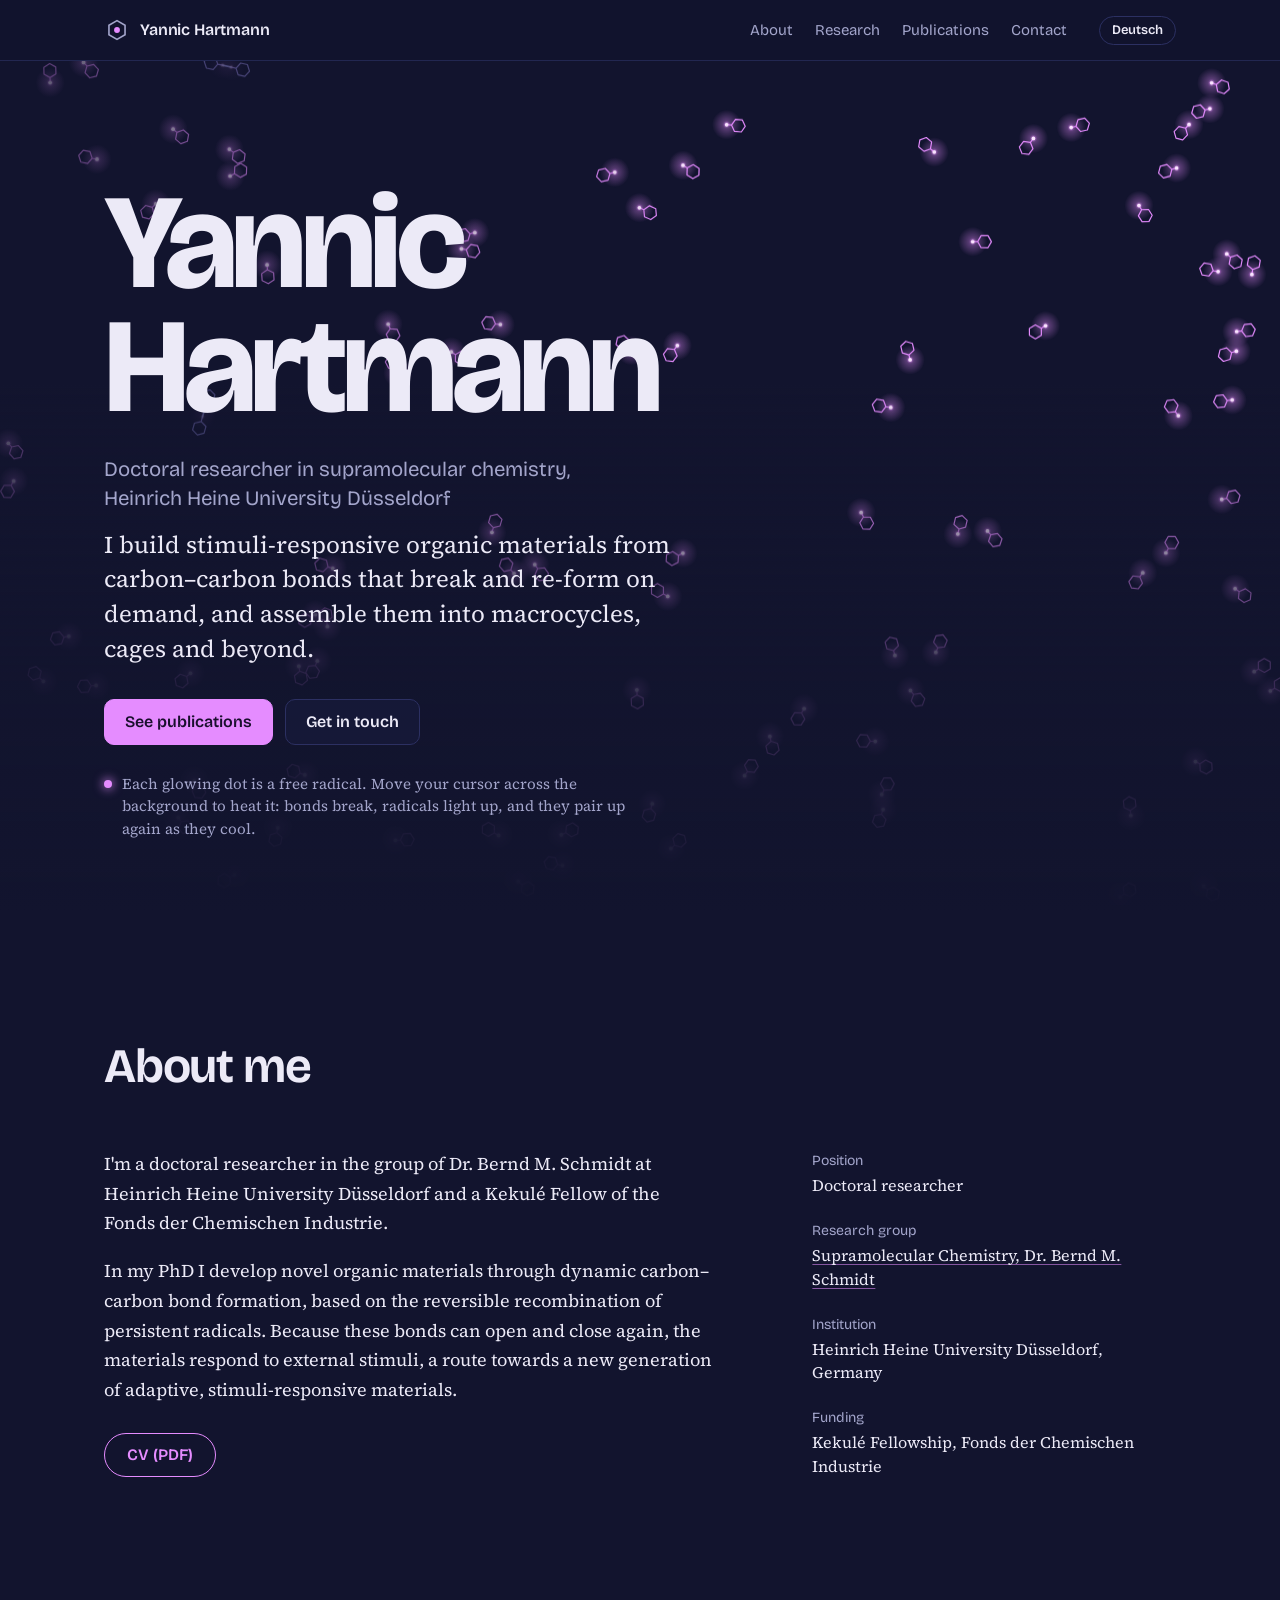
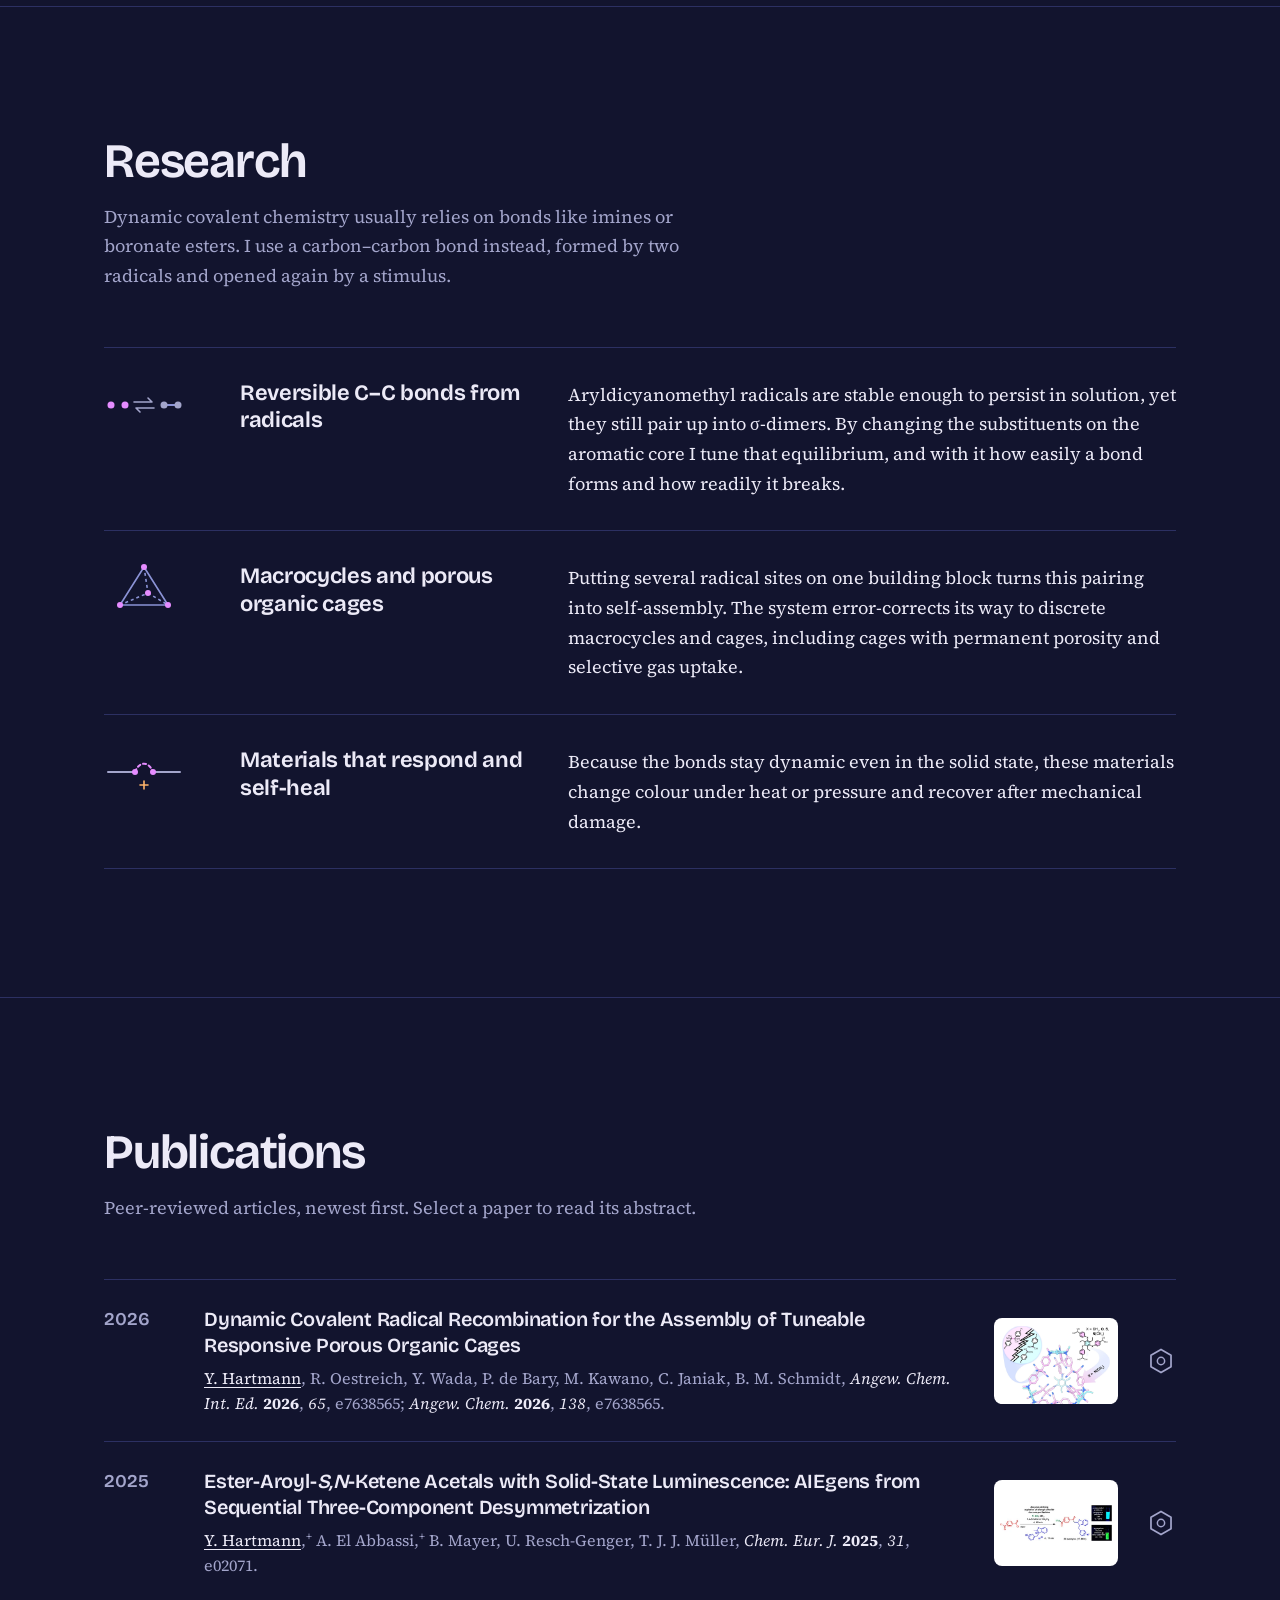
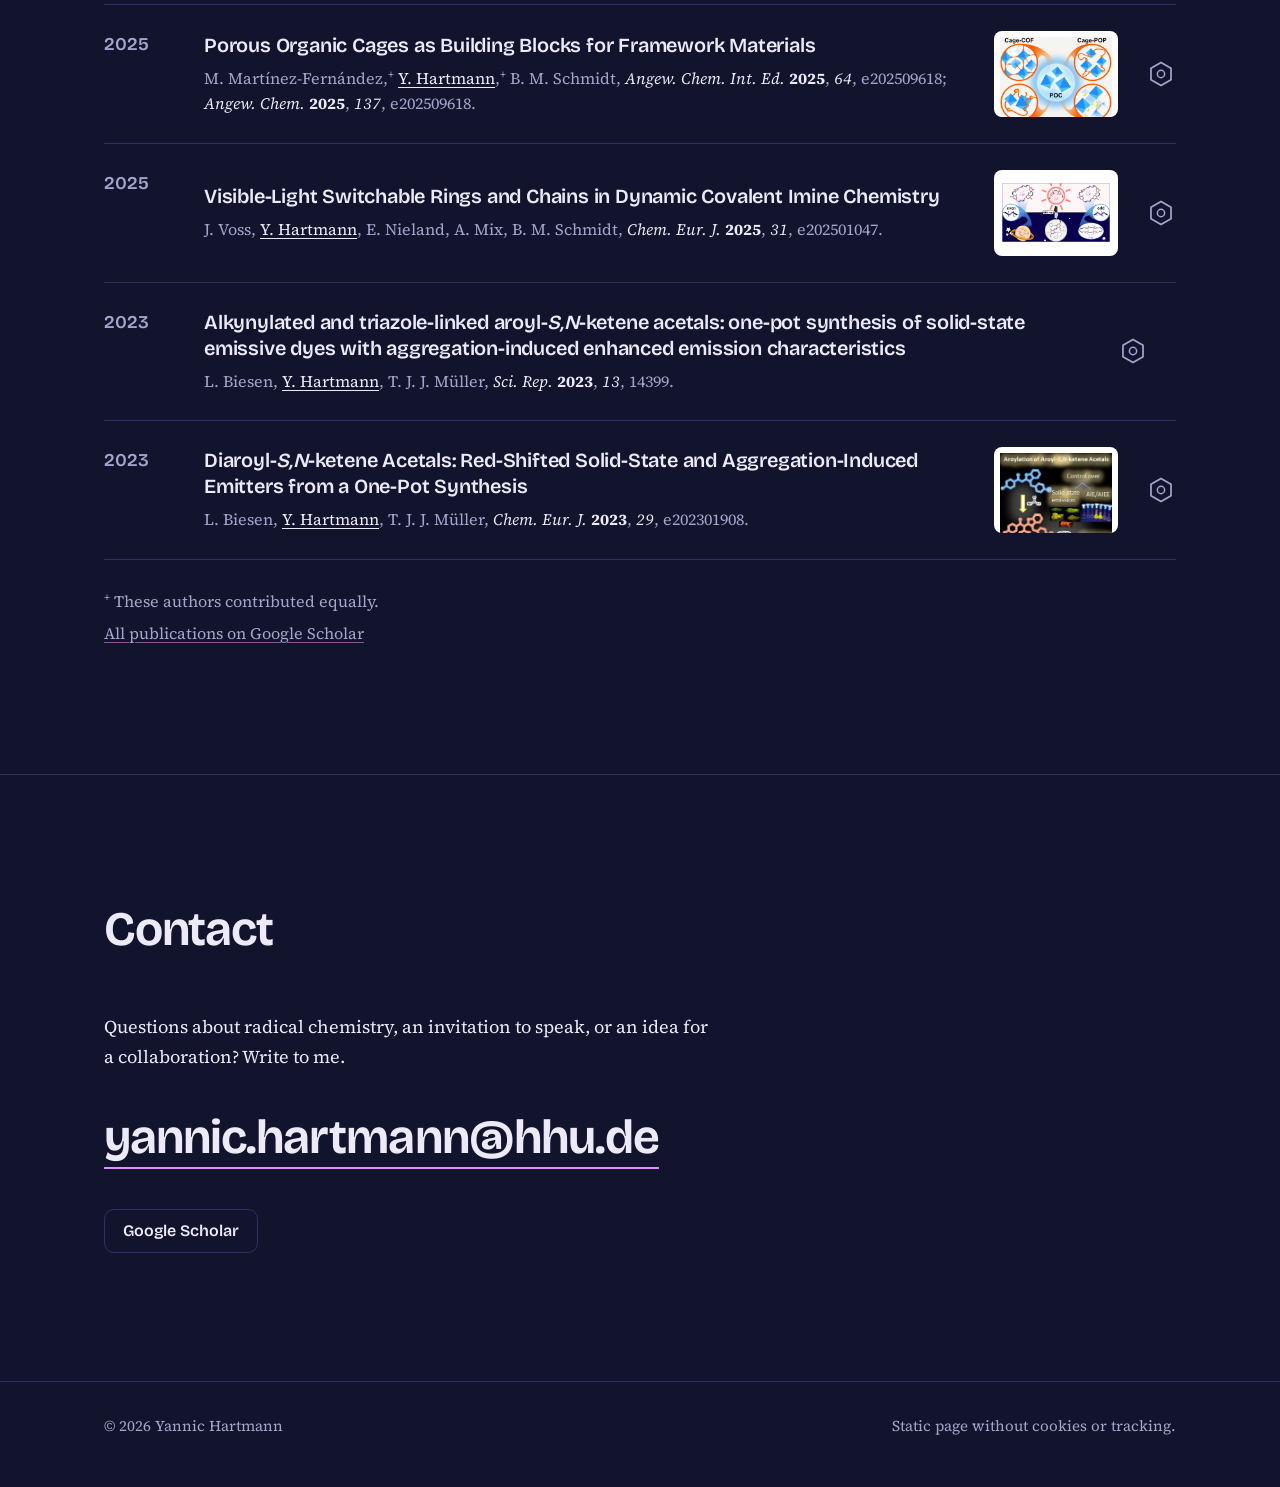
==== commit c94f036c: "Remove third About paragraph and the Methods section Co-Authored-By: Claude Opus 5.5 <noreply@anthro" ====
--- a/index.html
+++ b/index.html
@@ -74,7 +74,6 @@
         <div class="about-text">
           <p data-i18n="about.p1">I'm a doctoral researcher in the group of Dr. Bernd M. Schmidt at Heinrich Heine University Düsseldorf and a Kekulé Fellow of the Fonds der Chemischen Industrie.</p>
           <p data-i18n="about.p2">In my PhD I develop novel organic materials through dynamic carbon–carbon bond formation, based on the reversible recombination of persistent radicals. Because these bonds can open and close again, the materials respond to external stimuli, a route towards a new generation of adaptive, stimuli-responsive materials.</p>
-          <p data-i18n="about.p3">I conceived my doctoral project independently and fund it through my fellowship. In the lab I supervise bachelor students, and I'm always glad to talk about radicals, cages or a possible collaboration.</p>
           <a class="btn-fill" href="cv/CV_Hartmann_Yannic.pdf" target="_blank" rel="noopener" data-i18n="about.cv">CV (PDF)</a>
         </div>
         <dl class="facts">
@@ -275,23 +274,6 @@
     </div>
   </section>
 
-  <section id="methods">
-    <div class="wrap">
-      <div class="section-head">
-        <h2 data-i18n="met.h">Methods</h2>
-        <p data-i18n="met.intro">Radicals and dynamic bonds need to be followed from several sides at once. These are the techniques I use day to day.</p>
-      </div>
-      <dl class="methods">
-        <div><dt data-i18n="met.k4">Synthesis</dt><dd data-i18n="met.v4">Multistep synthesis and retrosynthetic planning, palladium-catalysed cross-coupling, Schlenk techniques for air- and moisture-sensitive chemistry, column and gel permeation chromatography</dd></div>
-        <div><dt data-i18n="met.k1">Spectroscopy</dt><dd data-i18n="met.v1">EPR, NMR including DOSY and variable-temperature experiments, UV/Vis and fluorescence, IR, high-resolution mass spectrometry</dd></div>
-        <div><dt data-i18n="met.k2">Structure and porosity</dt><dd data-i18n="met.v2">Single-crystal and powder X-ray diffraction, gas sorption and BET analysis</dd></div>
-        <div><dt data-i18n="met.k3">Electrochemistry</dt><dd data-i18n="met.v3">Cyclic voltammetry</dd></div>
-        <div><dt data-i18n="met.k5">Modelling</dt><dd data-i18n="met.v5">Geometry optimisation and computational cage design</dd></div>
-        <div><dt data-i18n="met.k6">Scientific illustration</dt><dd data-i18n="met.v6">Figures, graphical abstracts and 3D renderings with Affinity Designer and Blender</dd></div>
-      </dl>
-    </div>
-  </section>
-
   <section id="contact" class="contact">
     <div class="wrap">
       <div class="section-head">
@@ -335,7 +317,6 @@
     "about.h": "Über mich",
     "about.p1": "Ich bin Doktorand im Arbeitskreis von Dr. Bernd M. Schmidt an der Heinrich-Heine-Universität Düsseldorf und Kekulé-Stipendiat des Fonds der Chemischen Industrie.",
     "about.p2": "In meiner Promotion entwickle ich neuartige organische Materialien über dynamische Kohlenstoff–Kohlenstoff-Bindungsknüpfung, basierend auf der reversiblen Rekombination persistenter Radikale. Weil sich diese Bindungen öffnen und wieder schließen können, reagieren die Materialien auf äußere Reize – ein Weg zu einer neuen Generation adaptiver, stimuli-responsiver Materialien.",
-    "about.p3": "Mein Promotionsprojekt habe ich eigenständig konzipiert und finanziere es über mein Stipendium. Im Labor betreue ich Bachelorstudierende und spreche jederzeit gern über Radikale, Käfige oder eine mögliche Kooperation.",
     "about.cv": "Lebenslauf (PDF)",
     "facts.pos": "Position",
     "facts.posV": "Doktorand",
@@ -359,20 +340,6 @@
     "pub.read": "Zum Paper",
     "pub.legend": "<sup>+</sup> Gleichberechtigte Erstautorenschaft.",
     "pub.scholar": "Alle Publikationen auf Google Scholar",
-    "met.h": "Methoden",
-    "met.intro": "Radikale und dynamische Bindungen muss man von mehreren Seiten gleichzeitig verfolgen. Diese Techniken nutze ich im Laboralltag.",
-    "met.k1": "Spektroskopie",
-    "met.v1": "EPR, NMR einschließlich DOSY- und Tieftemperaturmessungen, UV/Vis und Fluoreszenz, IR, hochauflösende Massenspektrometrie",
-    "met.k2": "Struktur und Porosität",
-    "met.v2": "Einkristall- und Pulverröntgendiffraktometrie, Gassorption und BET-Analyse",
-    "met.k3": "Elektrochemie",
-    "met.v3": "Cyclovoltammetrie",
-    "met.k4": "Synthese",
-    "met.v4": "Mehrstufige Synthese und retrosynthetische Planung, Palladium-katalysierte Kreuzkupplungen, Schlenk-Technik für luft- und feuchtigkeitsempfindliche Chemie, Säulen- und Gelpermeationschromatographie",
-    "met.k5": "Modellierung",
-    "met.v5": "Geometrieoptimierung und computergestütztes Käfigdesign",
-    "met.k6": "Wissenschaftliche Illustration",
-    "met.v6": "Abbildungen, Graphical Abstracts und 3D-Renderings mit Affinity Designer und Blender",
     "con.h": "Kontakt",
     "con.p": "Fragen zur Radikalchemie, eine Vortragseinladung oder eine Idee für eine Kooperation? Schreiben Sie mir gern.",
     "foot.note": "Statische Seite ohne Cookies und Tracking."
